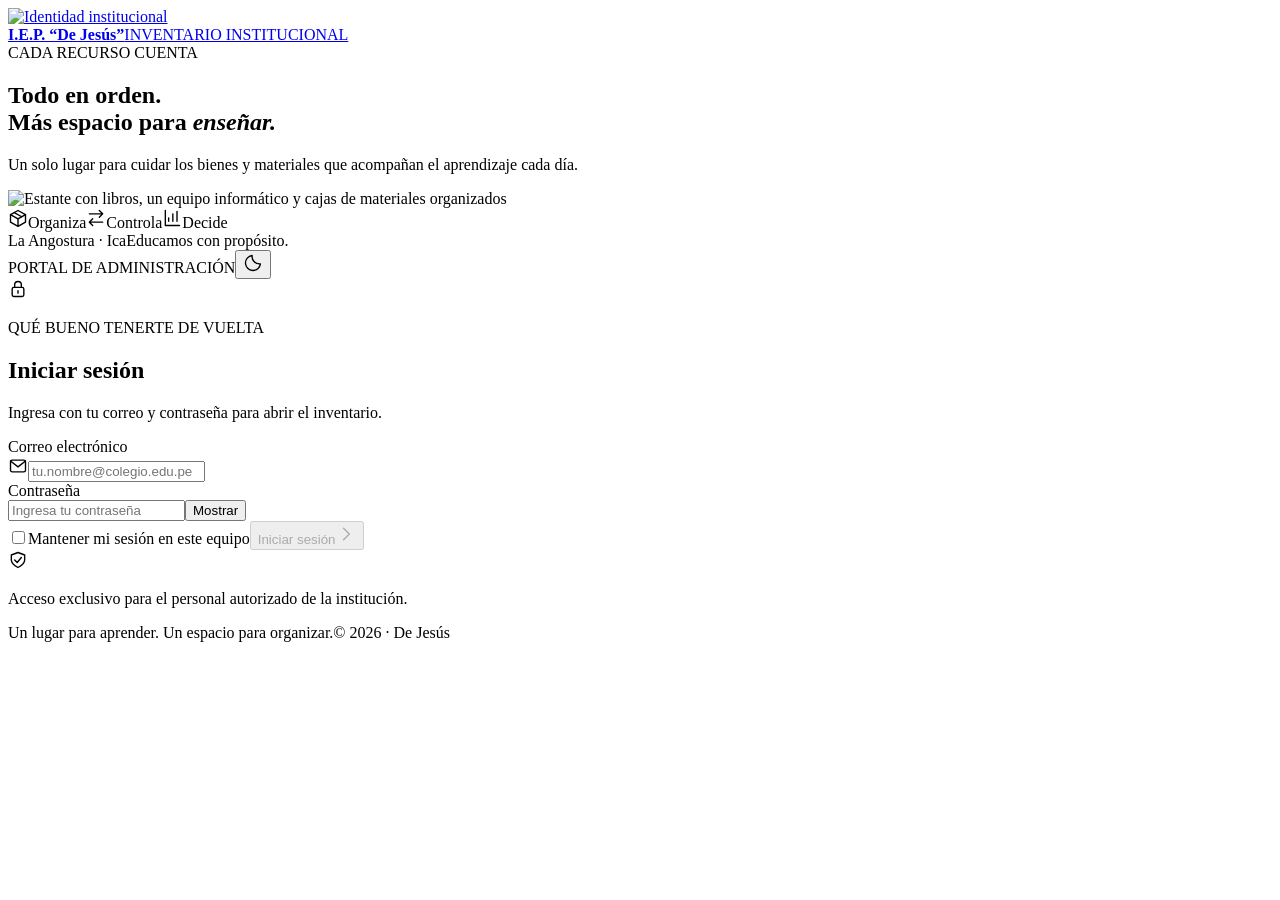
==== login/index.html @ 63b7b655 "Publicar interfaz del inventario conectada a Neon" ====
<!DOCTYPE html><html lang="es" data-theme="light"><head><meta charset="utf-8"><meta name="viewport" content="width=device-width"><link rel="icon" type="image/svg+xml" href="/iep_jesus_page/inventario-icon.svg"><meta name="generator" content="Astro v7.4.2"><meta name="description" content="Inventario institucional de la I.E.P. De Jesús. Administra bienes, materiales, ubicaciones y préstamos en un solo lugar."><meta name="theme-color" content="#343775"><title>Iniciar sesión · I.E.P. “De Jesús”</title><script>try { document.documentElement.dataset.theme = localStorage.getItem('dejesus-theme') === 'dark' ? 'dark' : 'light'; } catch {}</script><meta http-equiv="content-security-policy" content="default-src 'self';connect-src 'self' https://br-noisy-leaf-b7az2vi0-inventario.compute.c-13.us-east-1.aws.neon.tech;img-src 'self' data: blob:;object-src 'none';base-uri 'self';form-action 'self'; script-src 'self' 'sha256-xIb/Pa7FUshAu4ihwjchYcQpyCI8eS8kt40GpOAYCz8=' 'sha256-1BvDVWLr3QCC20uHhUDi27eDFVJpk1uMQJGIWKUks2I=' 'sha256-kmZE/W8I1iuTnl1b3yqzv9/DQZenPngd3NjSKMQl7y0=' 'sha256-Y8t0ntteBwH+PqGKUyjWW3CAk+BNJKSoQc0xZ68FjhM=' 'sha256-0O7iB6zr9x0r6X6eWYITC9V5q+yWCGAoFvcysBGbY9Q=' 'sha256-yTvtjXl5x1VcsFuOYXSO/vETrOcXDGeMldW3OZUsuZ4='; style-src 'self' 'unsafe-inline' ;"><link rel="stylesheet" href="/iep_jesus_page/_astro/DeploymentPending.De5_iEzr.css"></head><body><main class="auth-layout"><section class="auth-story" aria-label="Inventario institucional"><a href="/iep_jesus_page/login/" class="auth-brand"><img src="/iep_jesus_page/escudo.svg" data-institution-logo alt="Identidad institucional" width="57" height="62"><div><strong data-institution>I.E.P. “De Jesús”</strong><span>INVENTARIO INSTITUCIONAL</span></div></a><div class="auth-story-content"><span class="auth-kicker"><span></span> CADA RECURSO CUENTA</span><h2>Todo en orden.<br>Más espacio para <em>enseñar.</em></h2><p>Un solo lugar para cuidar los bienes y materiales que acompañan el aprendizaje cada día.</p><img class="auth-illustration" src="/iep_jesus_page/recursos.svg" width="480" height="310" alt="Estante con libros, un equipo informático y cajas de materiales organizados"><div class="auth-features"><span><svg class="icon" width="20" height="20" viewBox="0 0 24 24" fill="none" stroke="currentColor" stroke-width="1.65" stroke-linecap="round" stroke-linejoin="round" aria-hidden="true"><path d="m12 3 9 5-9 5-9-5 9-5Z"/><path d="M3 8v9l9 5 9-5V8M12 13v9M7.5 5.5l9 5"/></svg>Organiza</span><span><svg class="icon" width="20" height="20" viewBox="0 0 24 24" fill="none" stroke="currentColor" stroke-width="1.65" stroke-linecap="round" stroke-linejoin="round" aria-hidden="true"><path d="M4 7h16m-4-4 4 4-4 4M20 17H4m4-4-4 4 4 4"/></svg>Controla</span><span><svg class="icon" width="20" height="20" viewBox="0 0 24 24" fill="none" stroke="currentColor" stroke-width="1.65" stroke-linecap="round" stroke-linejoin="round" aria-hidden="true"><path d="M4 3v18h17M8 16v-4M13 16V7M18 16V4"/></svg>Decide</span></div></div><div class="auth-story-footer"><span>La Angostura · Ica</span><span>Educamos con propósito.</span></div></section><section class="auth-access" aria-labelledby="auth-title"><div class="auth-access-top"><span>PORTAL DE ADMINISTRACIÓN</span><button type="button" id="auth-theme" class="icon-button" aria-label="Cambiar tema"><svg class="icon" width="20" height="20" viewBox="0 0 24 24" fill="none" stroke="currentColor" stroke-width="1.65" stroke-linecap="round" stroke-linejoin="round" aria-hidden="true"><path d="M20.9 13a9 9 0 0 1-10-10 9 9 0 1 0 10 10Z"/></svg></button></div><div class="auth-form-wrap"><span class="auth-form-icon"><svg class="icon" width="20" height="20" viewBox="0 0 24 24" fill="none" stroke="currentColor" stroke-width="1.65" stroke-linecap="round" stroke-linejoin="round" aria-hidden="true"><rect x="5" y="10" width="14" height="11" rx="2"/><path d="M8 10V7a4 4 0 0 1 8 0v3M12 14v3"/></svg></span><div class="auth-form-heading"><p class="auth-step">QUÉ BUENO TENERTE DE VUELTA</p><h1 id="auth-title">Iniciar sesión</h1><p>Ingresa con tu correo y contraseña para abrir el inventario.</p></div><form method="post" action="/iep_jesus_page/login/" id="auth-form" data-mode="login" data-can-setup="false" novalidate><div id="auth-error" class="auth-error" role="alert" tabindex="-1" hidden></div><div class="auth-field"><label for="auth-email">Correo electrónico</label><div class="auth-input-icon"><svg class="icon" width="20" height="20" viewBox="0 0 24 24" fill="none" stroke="currentColor" stroke-width="1.65" stroke-linecap="round" stroke-linejoin="round" aria-hidden="true"><rect x="3" y="5" width="18" height="14" rx="2"/><path d="m3 6 9 7 9-7"/></svg><input id="auth-email" name="email" type="email" autocomplete="username" autocapitalize="none" spellcheck="false" placeholder="tu.nombre@colegio.edu.pe" aria-required="true"></div></div><div class="auth-field"><label for="auth-password">Contraseña</label><div class="password-control"><input id="auth-password" name="password" type="password" autocomplete="current-password" spellcheck="false" autocapitalize="none" placeholder="Ingresa tu contraseña" aria-required="true"><button type="button" data-password="auth-password" aria-label="Mostrar contraseña">Mostrar</button></div></div><label class="remember-option"><input type="checkbox" name="remember">Mantener mi sesión en este equipo</label><button disabled id="auth-submit" type="submit" class="btn btn-primary auth-submit">Iniciar sesión<svg class="icon" width="20" height="20" viewBox="0 0 24 24" fill="none" stroke="currentColor" stroke-width="1.65" stroke-linecap="round" stroke-linejoin="round" aria-hidden="true"><path d="m9 5 7 7-7 7"/></svg></button></form><div class="auth-privacy"><svg class="icon" width="20" height="20" viewBox="0 0 24 24" fill="none" stroke="currentColor" stroke-width="1.65" stroke-linecap="round" stroke-linejoin="round" aria-hidden="true"><path d="m12 3 8 3v6c0 5-8 9-8 9s-8-4-8-9V6l8-3Z"/><path d="m8 12 3 3 5-6"/></svg><p>Acceso exclusivo para el personal autorizado de la institución.</p></div></div><footer class="auth-access-footer"><span>Un lugar para aprender. Un espacio para organizar.</span><span>© 2026 · De Jesús</span></footer></section></main><script type="module" src="/iep_jesus_page/_astro/Login.astro_astro_type_script_index_0_lang.DvkN8ap_.js"></script></body></html>
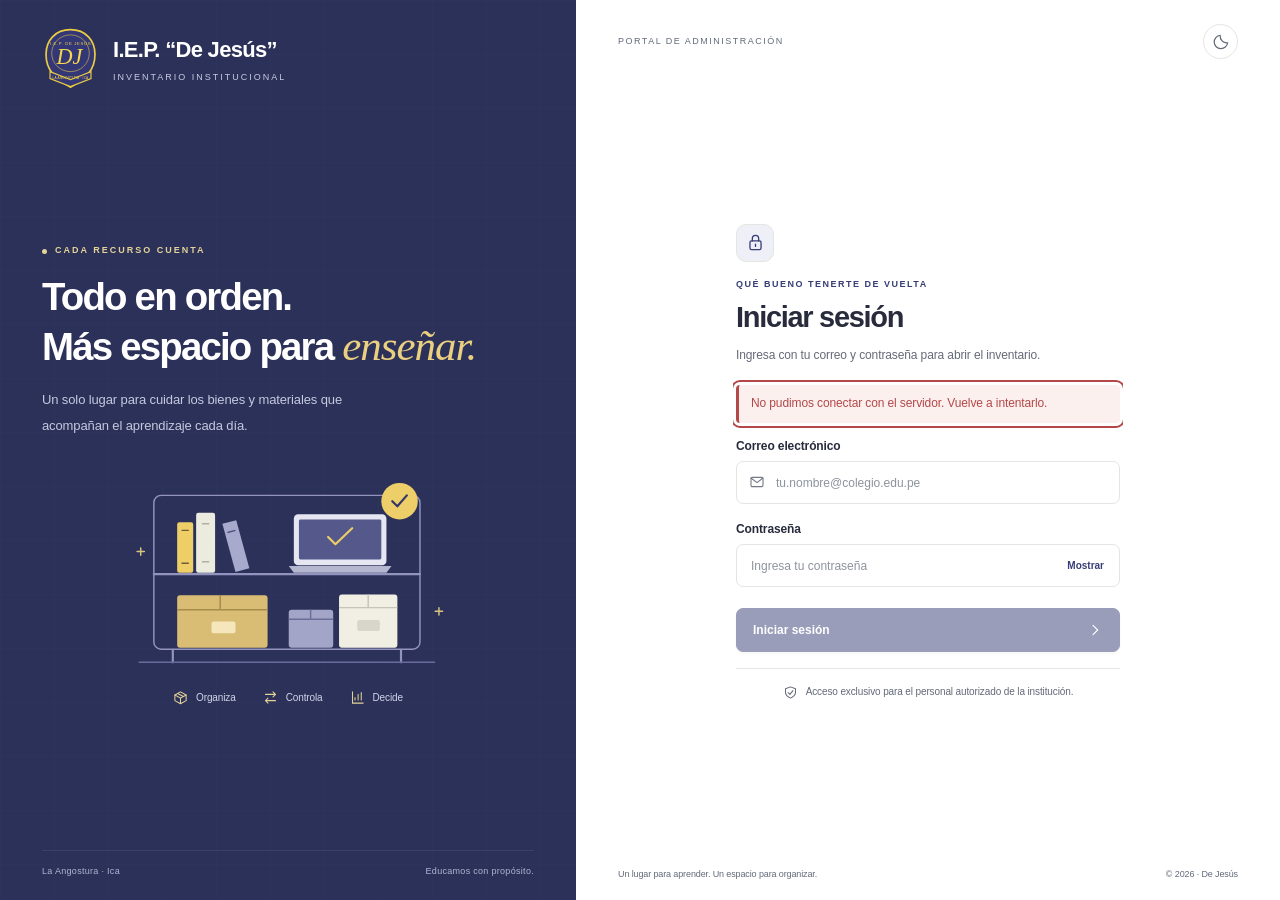
==== commit 3f2121a4: "Fixes page link" ====
--- a/login/index.html
+++ b/login/index.html
@@ -1 +1 @@
-<!DOCTYPE html><html lang="es" data-theme="light"><head><meta charset="utf-8"><meta name="viewport" content="width=device-width"><link rel="icon" type="image/svg+xml" href="/iep_jesus_page/inventario-icon.svg"><meta name="generator" content="Astro v7.4.2"><meta name="description" content="Inventario institucional de la I.E.P. De Jesús. Administra bienes, materiales, ubicaciones y préstamos en un solo lugar."><meta name="theme-color" content="#343775"><title>Iniciar sesión · I.E.P. “De Jesús”</title><script>try { document.documentElement.dataset.theme = localStorage.getItem('dejesus-theme') === 'dark' ? 'dark' : 'light'; } catch {}</script><meta http-equiv="content-security-policy" content="default-src 'self';connect-src 'self' https://br-noisy-leaf-b7az2vi0-inventario.compute.c-13.us-east-1.aws.neon.tech;img-src 'self' data: blob:;object-src 'none';base-uri 'self';form-action 'self'; script-src 'self' 'sha256-xIb/Pa7FUshAu4ihwjchYcQpyCI8eS8kt40GpOAYCz8=' 'sha256-1BvDVWLr3QCC20uHhUDi27eDFVJpk1uMQJGIWKUks2I=' 'sha256-kmZE/W8I1iuTnl1b3yqzv9/DQZenPngd3NjSKMQl7y0=' 'sha256-Y8t0ntteBwH+PqGKUyjWW3CAk+BNJKSoQc0xZ68FjhM=' 'sha256-0O7iB6zr9x0r6X6eWYITC9V5q+yWCGAoFvcysBGbY9Q=' 'sha256-yTvtjXl5x1VcsFuOYXSO/vETrOcXDGeMldW3OZUsuZ4='; style-src 'self' 'unsafe-inline' ;"><link rel="stylesheet" href="/iep_jesus_page/_astro/DeploymentPending.De5_iEzr.css"></head><body><main class="auth-layout"><section class="auth-story" aria-label="Inventario institucional"><a href="/iep_jesus_page/login/" class="auth-brand"><img src="/iep_jesus_page/escudo.svg" data-institution-logo alt="Identidad institucional" width="57" height="62"><div><strong data-institution>I.E.P. “De Jesús”</strong><span>INVENTARIO INSTITUCIONAL</span></div></a><div class="auth-story-content"><span class="auth-kicker"><span></span> CADA RECURSO CUENTA</span><h2>Todo en orden.<br>Más espacio para <em>enseñar.</em></h2><p>Un solo lugar para cuidar los bienes y materiales que acompañan el aprendizaje cada día.</p><img class="auth-illustration" src="/iep_jesus_page/recursos.svg" width="480" height="310" alt="Estante con libros, un equipo informático y cajas de materiales organizados"><div class="auth-features"><span><svg class="icon" width="20" height="20" viewBox="0 0 24 24" fill="none" stroke="currentColor" stroke-width="1.65" stroke-linecap="round" stroke-linejoin="round" aria-hidden="true"><path d="m12 3 9 5-9 5-9-5 9-5Z"/><path d="M3 8v9l9 5 9-5V8M12 13v9M7.5 5.5l9 5"/></svg>Organiza</span><span><svg class="icon" width="20" height="20" viewBox="0 0 24 24" fill="none" stroke="currentColor" stroke-width="1.65" stroke-linecap="round" stroke-linejoin="round" aria-hidden="true"><path d="M4 7h16m-4-4 4 4-4 4M20 17H4m4-4-4 4 4 4"/></svg>Controla</span><span><svg class="icon" width="20" height="20" viewBox="0 0 24 24" fill="none" stroke="currentColor" stroke-width="1.65" stroke-linecap="round" stroke-linejoin="round" aria-hidden="true"><path d="M4 3v18h17M8 16v-4M13 16V7M18 16V4"/></svg>Decide</span></div></div><div class="auth-story-footer"><span>La Angostura · Ica</span><span>Educamos con propósito.</span></div></section><section class="auth-access" aria-labelledby="auth-title"><div class="auth-access-top"><span>PORTAL DE ADMINISTRACIÓN</span><button type="button" id="auth-theme" class="icon-button" aria-label="Cambiar tema"><svg class="icon" width="20" height="20" viewBox="0 0 24 24" fill="none" stroke="currentColor" stroke-width="1.65" stroke-linecap="round" stroke-linejoin="round" aria-hidden="true"><path d="M20.9 13a9 9 0 0 1-10-10 9 9 0 1 0 10 10Z"/></svg></button></div><div class="auth-form-wrap"><span class="auth-form-icon"><svg class="icon" width="20" height="20" viewBox="0 0 24 24" fill="none" stroke="currentColor" stroke-width="1.65" stroke-linecap="round" stroke-linejoin="round" aria-hidden="true"><rect x="5" y="10" width="14" height="11" rx="2"/><path d="M8 10V7a4 4 0 0 1 8 0v3M12 14v3"/></svg></span><div class="auth-form-heading"><p class="auth-step">QUÉ BUENO TENERTE DE VUELTA</p><h1 id="auth-title">Iniciar sesión</h1><p>Ingresa con tu correo y contraseña para abrir el inventario.</p></div><form method="post" action="/iep_jesus_page/login/" id="auth-form" data-mode="login" data-can-setup="false" novalidate><div id="auth-error" class="auth-error" role="alert" tabindex="-1" hidden></div><div class="auth-field"><label for="auth-email">Correo electrónico</label><div class="auth-input-icon"><svg class="icon" width="20" height="20" viewBox="0 0 24 24" fill="none" stroke="currentColor" stroke-width="1.65" stroke-linecap="round" stroke-linejoin="round" aria-hidden="true"><rect x="3" y="5" width="18" height="14" rx="2"/><path d="m3 6 9 7 9-7"/></svg><input id="auth-email" name="email" type="email" autocomplete="username" autocapitalize="none" spellcheck="false" placeholder="tu.nombre@colegio.edu.pe" aria-required="true"></div></div><div class="auth-field"><label for="auth-password">Contraseña</label><div class="password-control"><input id="auth-password" name="password" type="password" autocomplete="current-password" spellcheck="false" autocapitalize="none" placeholder="Ingresa tu contraseña" aria-required="true"><button type="button" data-password="auth-password" aria-label="Mostrar contraseña">Mostrar</button></div></div><label class="remember-option"><input type="checkbox" name="remember">Mantener mi sesión en este equipo</label><button disabled id="auth-submit" type="submit" class="btn btn-primary auth-submit">Iniciar sesión<svg class="icon" width="20" height="20" viewBox="0 0 24 24" fill="none" stroke="currentColor" stroke-width="1.65" stroke-linecap="round" stroke-linejoin="round" aria-hidden="true"><path d="m9 5 7 7-7 7"/></svg></button></form><div class="auth-privacy"><svg class="icon" width="20" height="20" viewBox="0 0 24 24" fill="none" stroke="currentColor" stroke-width="1.65" stroke-linecap="round" stroke-linejoin="round" aria-hidden="true"><path d="m12 3 8 3v6c0 5-8 9-8 9s-8-4-8-9V6l8-3Z"/><path d="m8 12 3 3 5-6"/></svg><p>Acceso exclusivo para el personal autorizado de la institución.</p></div></div><footer class="auth-access-footer"><span>Un lugar para aprender. Un espacio para organizar.</span><span>© 2026 · De Jesús</span></footer></section></main><script type="module" src="/iep_jesus_page/_astro/Login.astro_astro_type_script_index_0_lang.DvkN8ap_.js"></script></body></html>+<!DOCTYPE html><html lang="es" data-theme="light"><head><meta charset="utf-8"><meta name="viewport" content="width=device-width"><link rel="icon" type="image/svg+xml" href="/inventario-icon.svg"><meta name="generator" content="Astro v7.4.2"><meta name="description" content="Inventario institucional de la I.E.P. De Jesús. Administra bienes, materiales, ubicaciones y préstamos en un solo lugar."><meta name="theme-color" content="#343775"><title>Iniciar sesión · I.E.P. “De Jesús”</title><script>try { document.documentElement.dataset.theme = localStorage.getItem('dejesus-theme') === 'dark' ? 'dark' : 'light'; } catch {}</script><meta http-equiv="content-security-policy" content="default-src 'self';connect-src 'self' https://br-noisy-leaf-b7az2vi0-inventario.compute.c-13.us-east-1.aws.neon.tech;img-src 'self' data: blob:;object-src 'none';base-uri 'self';form-action 'self'; script-src 'self' 'sha256-xIb/Pa7FUshAu4ihwjchYcQpyCI8eS8kt40GpOAYCz8=' 'sha256-1BvDVWLr3QCC20uHhUDi27eDFVJpk1uMQJGIWKUks2I=' 'sha256-kmZE/W8I1iuTnl1b3yqzv9/DQZenPngd3NjSKMQl7y0=' 'sha256-Y8t0ntteBwH+PqGKUyjWW3CAk+BNJKSoQc0xZ68FjhM=' 'sha256-0O7iB6zr9x0r6X6eWYITC9V5q+yWCGAoFvcysBGbY9Q=' 'sha256-yTvtjXl5x1VcsFuOYXSO/vETrOcXDGeMldW3OZUsuZ4='; style-src 'self' 'unsafe-inline' ;"><link rel="stylesheet" href="/_astro/DeploymentPending.DOOTuaUh.css"></head><body><main class="auth-layout"><section class="auth-story" aria-label="Inventario institucional"><a href="/login/" class="auth-brand"><img src="/escudo.svg" data-institution-logo alt="Identidad institucional" width="57" height="62"><div><strong data-institution>I.E.P. “De Jesús”</strong><span>INVENTARIO INSTITUCIONAL</span></div></a><div class="auth-story-content"><span class="auth-kicker"><span></span> CADA RECURSO CUENTA</span><h2>Todo en orden.<br>Más espacio para <em>enseñar.</em></h2><p>Un solo lugar para cuidar los bienes y materiales que acompañan el aprendizaje cada día.</p><img class="auth-illustration" src="/recursos.svg" fetchpriority="high" width="480" height="310" alt="Estante con libros, un equipo informático y cajas de materiales organizados"><div class="auth-features"><span><svg class="icon" width="20" height="20" viewBox="0 0 24 24" fill="none" stroke="currentColor" stroke-width="1.65" stroke-linecap="round" stroke-linejoin="round" aria-hidden="true"><path d="m12 3 9 5-9 5-9-5 9-5Z"/><path d="M3 8v9l9 5 9-5V8M12 13v9M7.5 5.5l9 5"/></svg>Organiza</span><span><svg class="icon" width="20" height="20" viewBox="0 0 24 24" fill="none" stroke="currentColor" stroke-width="1.65" stroke-linecap="round" stroke-linejoin="round" aria-hidden="true"><path d="M4 7h16m-4-4 4 4-4 4M20 17H4m4-4-4 4 4 4"/></svg>Controla</span><span><svg class="icon" width="20" height="20" viewBox="0 0 24 24" fill="none" stroke="currentColor" stroke-width="1.65" stroke-linecap="round" stroke-linejoin="round" aria-hidden="true"><path d="M4 3v18h17M8 16v-4M13 16V7M18 16V4"/></svg>Decide</span></div></div><div class="auth-story-footer"><span>La Angostura · Ica</span><span>Educamos con propósito.</span></div></section><section class="auth-access" aria-labelledby="auth-title"><div class="auth-access-top"><span>PORTAL DE ADMINISTRACIÓN</span><button type="button" id="auth-theme" class="icon-button" aria-label="Cambiar tema"><svg class="icon" width="20" height="20" viewBox="0 0 24 24" fill="none" stroke="currentColor" stroke-width="1.65" stroke-linecap="round" stroke-linejoin="round" aria-hidden="true"><path d="M20.9 13a9 9 0 0 1-10-10 9 9 0 1 0 10 10Z"/></svg></button></div><div class="auth-form-wrap"><span class="auth-form-icon"><svg class="icon" width="20" height="20" viewBox="0 0 24 24" fill="none" stroke="currentColor" stroke-width="1.65" stroke-linecap="round" stroke-linejoin="round" aria-hidden="true"><rect x="5" y="10" width="14" height="11" rx="2"/><path d="M8 10V7a4 4 0 0 1 8 0v3M12 14v3"/></svg></span><div class="auth-form-heading"><p class="auth-step">QUÉ BUENO TENERTE DE VUELTA</p><h1 id="auth-title">Iniciar sesión</h1><p>Ingresa con tu correo y contraseña para abrir el inventario.</p></div><form method="post" action="/login/" id="auth-form" data-mode="login" data-can-setup="false" novalidate><div id="auth-error" class="auth-error" role="alert" tabindex="-1" hidden></div><div class="auth-field"><label for="auth-email">Correo electrónico</label><div class="auth-input-icon"><svg class="icon" width="20" height="20" viewBox="0 0 24 24" fill="none" stroke="currentColor" stroke-width="1.65" stroke-linecap="round" stroke-linejoin="round" aria-hidden="true"><rect x="3" y="5" width="18" height="14" rx="2"/><path d="m3 6 9 7 9-7"/></svg><input id="auth-email" name="email" type="email" autocomplete="username" autocapitalize="none" spellcheck="false" placeholder="tu.nombre@colegio.edu.pe" aria-required="true"></div></div><div class="auth-field"><label for="auth-password">Contraseña</label><div class="password-control"><input id="auth-password" name="password" type="password" autocomplete="current-password" spellcheck="false" autocapitalize="none" placeholder="Ingresa tu contraseña" aria-required="true"><button type="button" data-password="auth-password" aria-label="Mostrar contraseña">Mostrar</button></div></div><label class="remember-option"><input type="checkbox" name="remember">Mantener mi sesión en este equipo</label><button disabled id="auth-submit" type="submit" class="btn btn-primary auth-submit">Iniciar sesión<svg class="icon" width="20" height="20" viewBox="0 0 24 24" fill="none" stroke="currentColor" stroke-width="1.65" stroke-linecap="round" stroke-linejoin="round" aria-hidden="true"><path d="m9 5 7 7-7 7"/></svg></button></form><div class="auth-privacy"><svg class="icon" width="20" height="20" viewBox="0 0 24 24" fill="none" stroke="currentColor" stroke-width="1.65" stroke-linecap="round" stroke-linejoin="round" aria-hidden="true"><path d="m12 3 8 3v6c0 5-8 9-8 9s-8-4-8-9V6l8-3Z"/><path d="m8 12 3 3 5-6"/></svg><p>Acceso exclusivo para el personal autorizado de la institución.</p></div></div><footer class="auth-access-footer"><span>Un lugar para aprender. Un espacio para organizar.</span><span>© 2026 · De Jesús</span></footer></section></main><script type="module" src="/_astro/Login.astro_astro_type_script_index_0_lang.CHOQUef_.js"></script></body></html>
--- a/_astro/DeploymentPending.DOOTuaUh.css
+++ b/_astro/DeploymentPending.DOOTuaUh.css
@@ -0,0 +1 @@
+:root{--bg:#f7f8fb;--surface:#fff;--surface-soft:#f8f9fc;--text:#262936;--muted:#808493;--secondary:#646978;--line:#e8eaf0;--brand:#363978;--brand-soft:#eeeff8;--gold:#edd36a;--green:#27836a;--green-bg:#edf7f2;--amber:#a77820;--amber-bg:#fcf6e8;--red:#c25959;--red-bg:#fcf0ef;--shadow:0 16px 60px #15193616;color-scheme:light;font-synthesis:none;font-family:DM Sans,-apple-system,BlinkMacSystemFont,Segoe UI,sans-serif}:root[data-theme=dark]{--bg:#15171f;--surface:#1d202b;--surface-soft:#232733;--text:#e8e9f1;--muted:#969bad;--secondary:#b0b4c5;--line:#303443;--brand:#b5b8f3;--brand-soft:#30334d;--gold:#e5ca6b;--green:#7ecab0;--green-bg:#203b34;--amber:#e8bd71;--amber-bg:#3c3325;--red:#ed9c9c;--red-bg:#402a2d;color-scheme:dark}*{box-sizing:border-box}body{background:var(--bg);color:var(--text);margin:0;font-size:14px;line-height:1.5}button,input,select,textarea{font:inherit}button,a,input,select,textarea{-webkit-tap-highlight-color:transparent}button,a{touch-action:manipulation}button{cursor:pointer;color:inherit}button:disabled{cursor:not-allowed;opacity:.5}a{color:inherit;text-decoration:none}button:focus-visible,a:focus-visible{outline:3px solid var(--gold);outline-offset:3px}input:focus,select:focus,textarea:focus{outline:2px solid var(--brand);outline-offset:1px}h1,h2,h3,p{margin:0}h1,h2,h3{font-family:Manrope,Segoe UI,sans-serif}h1{letter-spacing:-1.1px;font-size:29px;font-weight:800;line-height:1.3}h2{letter-spacing:-.3px;font-size:16px;font-weight:750}h3{font-size:15px;font-weight:700}small{font-size:12px}svg{vertical-align:middle;flex-shrink:0}[hidden]{display:none!important}.muted{color:var(--muted)}.secondary{color:var(--secondary)}.skip-link{background:var(--brand);color:var(--surface);z-index:100;padding:12px;position:fixed;top:-60px;left:20px}.skip-link:focus{top:10px}.sidebar{background:var(--surface);border-right:1px solid var(--line);z-index:30;flex-direction:column;width:238px;padding:29px 17px 16px;display:flex;position:fixed;inset:0 auto 0 0;overflow-y:auto}.brand{align-items:center;gap:11px;padding:0 9px 28px;display:flex}.brand strong{letter-spacing:-.6px;font-family:Manrope,sans-serif;font-size:17px;font-weight:800;display:block}.brand small{color:var(--muted);margin-top:3px;font-size:11px;display:block}.school-logo{object-fit:contain;flex-shrink:0}.workspace-label{letter-spacing:1.3px;color:var(--muted);border-top:1px solid var(--line);align-items:center;gap:7px;padding:16px 13px 12px;font-size:9px;font-weight:650;display:flex}.workspace-dot{background:var(--brand);border-radius:50%;width:5px;height:5px}.main-nav{gap:5px;display:grid}.nav-link{color:var(--secondary);border-radius:6px;align-items:center;gap:11px;min-height:44px;padding:12px 13px;font-size:12.5px;transition:background .15s,color .15s;display:flex}.nav-link .icon{width:18px;height:18px}.nav-link:hover{background:var(--surface-soft);color:var(--brand)}.nav-link.active{background:var(--brand-soft);color:var(--brand);font-weight:650}.nav-count{background:var(--surface);color:var(--brand);border-radius:4px;margin-left:auto;padding:1px 6px;font-size:10px}.sidebar-bottom{margin-top:auto;padding-top:35px}.school-footer{border-top:1px solid var(--line);align-items:center;gap:9px;margin-top:20px;padding:22px 9px 16px;display:flex}.school-footer strong{font-size:10px;font-weight:550;display:block}.school-footer small{color:var(--muted);margin-top:4px;font-size:10px;display:block}.sidebar-version{color:var(--muted);justify-content:space-between;padding:0 10px;font-size:9px;display:flex}.app-shell{flex-direction:column;min-height:100vh;margin-left:238px;display:flex}.topbar{background:var(--surface);border-bottom:1px solid var(--line);justify-content:space-between;align-items:center;gap:15px;height:76px;padding:0 34px;display:flex}.breadcrumb{color:var(--muted);align-items:center;gap:15px;font-size:11.5px;display:flex}.breadcrumb strong{color:var(--text);font-weight:500}.breadcrumb-slash{color:var(--line);font-size:17px}.topbar-actions{align-items:center;gap:13px;display:flex}.topbar-date{color:var(--secondary);margin-right:8px;font-size:11px}.icon-button{width:34px;height:34px;color:var(--secondary);background:0 0;border:1px solid #0000;border-radius:6px;justify-content:center;align-items:center;display:inline-flex}.icon-button:hover{background:var(--brand-soft);color:var(--brand)}.icon-button .icon{width:18px;height:18px}.notification-button{position:relative}.notification-button>span{background:var(--gold);border:1px solid var(--surface);border-radius:50%;width:6px;height:6px;position:absolute;top:5px;right:6px}.topbar-divider{background:var(--line);width:1px;height:23px;margin:0 3px}.user-avatar{background:var(--brand-soft);color:var(--brand);border:1px solid var(--line);border-radius:50%;place-items:center;width:33px;height:33px;font-size:10px;font-weight:700;display:grid}.mobile-menu{display:none}main{flex:1;min-width:0;padding:34px 34px 26px}#page-content{max-width:1490px;margin:auto}.page-heading{justify-content:space-between;align-items:center;gap:20px;margin-bottom:28px;display:flex}.eyebrow{letter-spacing:1.7px;color:var(--brand);align-items:center;gap:7px;margin-bottom:8px;font-size:9px;font-weight:700;display:flex}.eyebrow:before{content:"";background:var(--gold);width:16px;height:2px}.page-heading p{color:var(--secondary);margin-top:8px;font-size:12px}.heading-actions{flex-shrink:0;align-items:center;gap:10px;display:flex}.btn{border:1px solid var(--line);background:var(--surface);white-space:nowrap;border-radius:6px;justify-content:center;align-items:center;gap:8px;min-height:38px;padding:9px 14px;font-size:11.5px;font-weight:550;transition:background .15s,border-color .15s;display:inline-flex}.btn .icon{width:16px;height:16px}.btn:hover{background:var(--surface-soft);border-color:var(--secondary)}.btn-primary{color:#fff;background:#363978;border-color:#363978}.btn-danger{background:var(--red-bg);color:var(--red);border-color:var(--red-bg)}.btn-text{color:var(--brand);background:0 0;border:0;min-height:32px;padding:3px 0;font-size:11px}.btn-text:hover{background:0 0;text-decoration:underline}.metric-grid{grid-template-columns:repeat(4,minmax(0,1fr));gap:17px;margin-bottom:23px;display:grid}.metric{border:1px solid var(--line);background:var(--surface);border-radius:8px;padding:19px 20px 16px;position:relative}.metric-label{color:var(--secondary);justify-content:space-between;align-items:center;gap:10px;font-size:11px;display:flex}.metric-icon{background:var(--brand-soft);width:31px;height:31px;color:var(--brand);border-radius:6px;place-items:center;display:grid}.metric-icon.amber{background:var(--amber-bg);color:var(--amber)}.metric-icon.green{background:var(--green-bg);color:var(--green)}.metric-value{letter-spacing:-1px;margin-top:9px;font-family:Manrope,sans-serif;font-size:31px;font-weight:750;line-height:1.4}.metric-note{color:var(--muted);margin-top:8px;font-size:10px}.metric-note .dot{background:var(--green);border-radius:50%;width:5px;height:5px;margin-right:5px;display:inline-block}.dashboard-grid{grid-template-columns:minmax(0,1.8fr) minmax(270px,1fr);align-items:start;gap:22px;margin-bottom:22px;display:grid}.dashboard-column{gap:22px;display:grid}.panel{background:var(--surface);border:1px solid var(--line);border-radius:8px;min-width:0;overflow:hidden}.panel-head{justify-content:space-between;align-items:center;gap:15px;padding:20px 22px 17px;display:flex}.panel-head p{color:var(--muted);margin-top:4px;font-size:10.5px}.panel-head h2{font-size:14px}.panel-head .btn-text .icon{width:13px}.badge{white-space:nowrap;background:var(--brand-soft);color:var(--brand);border-radius:4px;align-items:center;gap:5px;padding:4px 7px;font-size:9px;font-weight:550;display:inline-flex}.badge:before{content:"";background:currentColor;border-radius:50%;width:4px;height:4px}.badge-red{background:var(--red-bg);color:var(--red)}.badge-neutral{background:var(--surface-soft);color:var(--secondary)}.table-wrap{width:100%;overflow-x:auto}table{border-collapse:collapse;text-align:left;white-space:nowrap;width:100%}th{letter-spacing:.55px;text-transform:uppercase;color:var(--muted);background:var(--surface-soft);border-top:1px solid var(--line);border-bottom:1px solid var(--line);padding:12px 20px;font-size:9px;font-weight:600}td{border-bottom:1px solid var(--line);padding:17px 20px;font-size:11px}tr:last-child td{border-bottom:0}tbody tr:hover{background:var(--surface-soft)}.item-cell{align-items:center;gap:11px;display:flex}.item-symbol{background:var(--surface-soft);width:34px;height:35px;color:var(--brand);border:1px solid var(--line);border-radius:6px;flex-shrink:0;place-items:center;display:grid}.item-cell strong{font-size:11px;font-weight:550;display:block}.item-cell small{color:var(--muted);margin-top:3px;font-size:9px;display:block}.code-text{color:var(--muted);font-variant-numeric:tabular-nums;font-size:10px}.quantity{font-variant-numeric:tabular-nums;font-weight:650}.quantity.low{color:var(--amber)}.quantity small{color:var(--muted);margin-left:4px;font-size:9px;font-weight:400}.table-actions{gap:3px;display:flex}.table-footer{border-top:1px solid var(--line);color:var(--muted);justify-content:space-between;align-items:center;gap:10px;padding:13px 20px;font-size:10px;display:flex}.pagination{align-items:center;gap:6px;display:flex}.page-number{background:var(--brand-soft);width:27px;height:27px;color:var(--brand);border:0;border-radius:4px;font-size:10px}.category-row{align-items:center;gap:10px;margin-top:17px;display:flex}.category-row:first-child{margin-top:3px}.category-row>.item-symbol{border:0;width:30px;height:30px}.category-bar-wrap{flex:1;min-width:0}.category-bar-label{justify-content:space-between;gap:10px;margin-bottom:7px;font-size:10px;display:flex}.category-bar-label span:last-child{color:var(--muted)}.category-bar{background:var(--surface-soft);border-radius:3px;height:4px;overflow:hidden}.category-bar>span{background:var(--brand);opacity:.7;border-radius:3px;height:100%;display:block}.category-row:nth-child(2n) .category-bar>span{background:var(--gold);opacity:1}.alert-row{border-bottom:1px solid var(--line);align-items:flex-start;gap:11px;padding:14px 0;display:flex}.alert-row:first-child{padding-top:0}.alert-row:last-child{border:0;padding-bottom:0}.alert-icon{background:var(--amber-bg);width:29px;height:29px;color:var(--amber);border-radius:6px;flex-shrink:0;place-items:center;display:grid}.alert-icon .icon{width:15px;height:15px}.alert-row strong{font-size:11px;font-weight:550;display:block}.alert-row p{color:var(--muted);margin-top:4px;font-size:10px}.alert-row .btn-text{min-height:23px;font-size:10px}.all-good{align-items:center;gap:12px;padding:20px 0;display:flex}.all-good>.icon{color:var(--green);width:30px;height:30px}.all-good strong{font-size:12px;font-weight:550;display:block}.all-good p{color:var(--muted);margin-top:5px;font-size:10px}.welcome-note{background:var(--brand-soft);border:1px solid var(--line);border-radius:7px;justify-content:space-between;align-items:center;gap:20px;margin-bottom:23px;padding:17px 20px;display:flex}.welcome-note>div{align-items:center;gap:12px;display:flex}.welcome-note .icon{color:var(--brand)}.welcome-note strong{color:var(--brand);font-size:11px;font-weight:600;display:block}.welcome-note p{color:var(--secondary);margin-top:4px;font-size:10px}.filters{border-top:1px solid var(--line);flex-wrap:wrap;justify-content:space-between;align-items:center;gap:12px;padding:17px 20px;display:flex}.search-field{flex:1;min-width:180px;max-width:340px;position:relative}.search-field>.icon{width:15px;height:15px;color:var(--muted);position:absolute;top:11px;left:11px}.search-field input{background:var(--surface);border:1px solid var(--line);width:100%;height:37px;color:var(--text);border-radius:5px;padding:8px 12px 8px 35px;font-size:11px}.filter-selects{flex-wrap:wrap;gap:8px;display:flex}.filter-selects select{background:var(--surface);border:1px solid var(--line);color:var(--secondary);border-radius:5px;max-width:180px;min-height:37px;padding:7px 25px 7px 10px;font-size:10px}.tabs{border-bottom:1px solid var(--line);gap:24px;padding:0 22px;display:flex}.tab{color:var(--muted);background:0 0;border:0;border-bottom:2px solid #0000;align-items:center;gap:7px;margin-bottom:-1px;padding:16px 0 13px;font-size:11px;display:flex}.tab.active{border-bottom-color:var(--brand);color:var(--brand);font-weight:600}.tab>span{background:var(--surface-soft);border-radius:3px;padding:1px 5px;font-size:9px}.empty-state{text-align:center;white-space:normal;padding:44px 20px 40px}.empty-symbol{width:55px;height:55px;color:var(--brand);background:var(--brand-soft);border:1px solid var(--line);border-radius:12px;place-items:center;margin:0 auto 16px;display:grid;transform:rotate(-5deg)}.empty-symbol .icon{width:26px;height:26px;transform:rotate(5deg)}.empty-state p{max-width:330px;color:var(--muted);margin:8px auto 18px;font-size:11px;line-height:1.8}.empty-state.compact{padding:26px 15px}.empty-state.compact .empty-symbol{width:39px;height:39px;margin-bottom:11px}.empty-state.compact .icon{width:20px;height:20px}.empty-state.compact p{margin-bottom:0;font-size:10px}.activity-row{border-top:1px solid var(--line);align-items:center;gap:12px;padding:16px 22px;display:flex}.activity-icon{background:var(--green-bg);width:31px;height:31px;color:var(--green);border-radius:50%;flex-shrink:0;place-items:center;display:grid}.activity-icon .icon{width:15px;height:15px}.activity-icon.out{background:var(--amber-bg);color:var(--amber)}.activity-copy{flex:1;min-width:0}.activity-copy strong{text-overflow:ellipsis;white-space:nowrap;font-size:11px;font-weight:550;display:block;overflow:hidden}.activity-copy p{color:var(--muted);margin-top:4px;font-size:9px}.activity-time{color:var(--muted);text-align:right;white-space:nowrap;font-size:9px}.activity-count{font-size:11px;font-weight:650}.catalog-grid{grid-template-columns:repeat(3,minmax(0,1fr));gap:18px;display:grid}.catalog-card{background:var(--surface);border:1px solid var(--line);border-radius:8px;flex-direction:column;min-height:198px;padding:23px;display:flex}.catalog-top{justify-content:space-between;align-items:center;margin-bottom:16px;display:flex}.catalog-top .item-symbol{background:var(--brand-soft);border:0;width:39px;height:39px}.catalog-card p{color:var(--muted);flex:1;margin-top:7px;font-size:11px}.catalog-bottom{border-top:1px solid var(--line);color:var(--secondary);justify-content:space-between;align-items:center;margin-top:20px;padding-top:15px;font-size:10px;display:flex}.catalog-bottom strong{color:var(--text);margin-right:4px;font-size:13px}.catalog-add{border:1px dashed var(--line);min-height:198px;color:var(--muted);background:0 0;border-radius:8px;flex-direction:column;justify-content:center;align-items:center;gap:12px;font-size:11px;display:flex}.catalog-add:hover{border-color:var(--brand);color:var(--brand);background:var(--brand-soft)}.report-grid{grid-template-columns:1fr 1fr;gap:22px;display:grid}.report-row{border-bottom:1px solid var(--line);justify-content:space-between;align-items:center;padding:14px 0;font-size:11px;display:flex}.report-row:last-child{border:0}.report-row strong{font-weight:600}.report-tools{background:var(--surface);border:1px solid var(--line);border-radius:8px;flex-wrap:wrap;align-items:end;gap:12px;margin-bottom:22px;padding:20px;display:flex}.report-tools .field{flex:1;max-width:210px}.report-caption{color:var(--secondary);margin:0 0 16px;font-size:11px}.settings-grid{grid-template-columns:minmax(0,1.5fr) minmax(280px,1fr);align-items:start;gap:22px;display:grid}.settings-form>.btn{margin-top:20px}.logo-upload{border-bottom:1px solid var(--line);align-items:center;gap:20px;margin-bottom:22px;padding:8px 0 26px;display:flex}.logo-upload img{object-fit:contain;background:var(--surface-soft);border:1px solid var(--line);border-radius:8px;width:75px;height:75px;padding:6px}.logo-upload p{color:var(--muted);margin-top:7px;font-size:10px}.info-box{color:var(--secondary);background:var(--surface-soft);border:1px solid var(--line);border-radius:5px;padding:14px;font-size:11px;line-height:1.9}.info-box strong{color:var(--text)}.backup-card{gap:15px;display:grid}.backup-card>.icon{width:30px;height:30px;color:var(--brand)}.backup-card p{color:var(--secondary);font-size:11px;line-height:1.8}.theme-options{grid-template-columns:1fr 1fr;gap:10px;margin-top:12px;display:grid}.theme-option{border:1px solid var(--line);background:var(--surface);border-radius:6px;align-items:center;gap:10px;padding:15px;font-size:11px;display:flex}.theme-option.active{border-color:var(--brand);background:var(--brand-soft);color:var(--brand)}.help-grid{grid-template-columns:repeat(2,minmax(0,1fr));gap:18px;display:grid}.help-card{background:var(--surface);border:1px solid var(--line);border-radius:8px;padding:24px}.help-card h2{align-items:center;gap:10px;font-size:14px;display:flex}.help-card h2 .icon{color:var(--brand)}.help-card p{color:var(--secondary);margin-top:12px;font-size:12px;line-height:1.9}.help-card a{color:var(--brand);text-decoration:underline}.help-card ol{color:var(--secondary);padding-left:17px;font-size:12px;line-height:2.1}.app-footer{color:var(--muted);justify-content:space-between;gap:15px;width:100%;max-width:1558px;margin:auto;padding:18px 34px 22px;font-size:9px;display:flex}.footer-dot{margin:0 6px}.connection-status{white-space:nowrap;align-items:center;gap:6px;display:flex}.connection-status>span{background:var(--green);border-radius:50%;width:5px;height:5px}.connection-status.offline>span{background:var(--red)}dialog{border:1px solid var(--line);background:var(--surface);color:var(--text);width:min(600px,100vw - 28px);max-height:90vh;box-shadow:var(--shadow);border-radius:12px;padding:0}dialog::backdrop{backdrop-filter:blur(3px);background:#10132660}.dialog-head{border-bottom:1px solid var(--line);justify-content:space-between;align-items:flex-start;padding:24px 26px 20px;display:flex}.dialog-head p{color:var(--muted);margin-top:6px;font-size:11px}.dialog-footer{background:var(--surface-soft);border-top:1px solid var(--line);justify-content:flex-end;gap:10px;padding:17px 26px;display:flex}.form-grid{grid-template-columns:1fr 1fr;gap:17px;display:grid}.field{flex-direction:column;gap:7px;min-width:0;display:flex}.field.full{grid-column:1/-1}.field label{font-size:11px;font-weight:550}.field label>span{color:var(--muted);font-weight:400}.field input,.field select,.field textarea{border:1px solid var(--line);background:var(--surface);width:100%;color:var(--text);border-radius:5px;min-height:39px;padding:10px 11px;font-size:12px}.field textarea{resize:vertical;min-height:75px}.field input:disabled,.field select:disabled{background:var(--surface-soft);color:var(--muted)}.field small{color:var(--muted);font-size:10px}.form-error{background:var(--red-bg);color:var(--red);border:1px solid var(--red);border-radius:5px;margin-bottom:18px;padding:11px 13px;font-size:11px}.form-hint{color:var(--muted);margin-top:18px;font-size:10px;line-height:1.8}.movement-info{background:var(--brand-soft);color:var(--brand);border-radius:6px;align-items:flex-start;gap:9px;margin:0 0 18px;padding:13px;font-size:11px;display:flex}.detail-title{align-items:center;gap:14px;margin-bottom:24px;display:flex}.detail-title>.item-symbol{width:50px;height:50px}.detail-title h3{font-size:17px}.detail-grid{grid-template-columns:1fr 1fr;gap:20px;font-size:12px;display:grid}.detail-grid dt{color:var(--muted);margin-bottom:6px;font-size:10px}.detail-grid dd{margin:0}.toast{background:var(--text);color:var(--surface);box-shadow:var(--shadow);opacity:0;pointer-events:none;z-index:100;border-radius:7px;align-items:center;gap:10px;max-width:calc(100vw - 35px);padding:13px 19px;font-size:12px;transition:opacity .2s,transform .2s;display:flex;position:fixed;bottom:24px;left:calc(50% + 100px);transform:translate(-50%,15px)}.toast.visible{opacity:1;transform:translate(-50%)}.toast.error{background:var(--red);color:#fff}.toast .icon{width:17px;height:17px}.initial-loading{height:400px;color:var(--muted);flex-direction:column;justify-content:center;align-items:center;gap:16px;font-size:12px;display:flex}.spinner{border:2px solid var(--line);border-top-color:var(--brand);border-radius:50%;width:24px;height:24px;animation:.8s linear infinite spin}@keyframes spin{to{transform:rotate(360deg)}}.noscript-message{background:var(--surface);text-align:center;z-index:100;padding:40px;position:fixed;inset:20px}.sidebar-backdrop{display:none}.loan-summary{flex-wrap:wrap;gap:18px;margin-bottom:22px;display:flex}.loan-summary>span{color:var(--secondary);font-size:12px}.loan-summary strong{color:var(--text);margin-right:5px}.inline-note{color:var(--muted);background:var(--surface-soft);border-top:1px solid var(--line);padding:12px 20px;font-size:10px}.text-wrap{white-space:normal;min-width:130px;max-width:260px}.quick-guide{background:var(--surface);border:1px solid var(--line);border-radius:7px;align-items:center;gap:18px;padding:17px 22px;display:flex}.quick-guide>.icon{color:var(--brand);width:25px;height:25px}.quick-guide>div{flex:1}.quick-guide strong{font-size:11px;font-weight:550}.quick-guide p{color:var(--muted);margin-top:4px;font-size:10px}.filter-selects input[type=date]{border:1px solid var(--line);background:var(--surface);min-height:37px;color:var(--secondary);border-radius:5px;max-width:145px;padding:7px 9px;font-size:10px}main:focus{outline:none}:root{--muted:#737989;--red:#b24848}.nav-link,.page-heading p{font-size:13px}td{font-size:12px}th{font-size:10px}.item-cell strong,.metric-label,.field label{font-size:12px}.btn{font-size:12px}.metric-note{font-size:11px}@media (width>=1600px){main{padding-top:44px}.metric{padding:24px}.dashboard-grid{grid-template-columns:2fr 1fr}.metric-value{font-size:36px}.metric-value.currency{font-size:32px}.metric-note{margin-top:13px}td{padding-top:20px;padding-bottom:20px}}@media (width<=1180px){.sidebar{width:215px;padding-left:12px;padding-right:12px}.app-shell{margin-left:215px}main{padding:27px 25px}.topbar{padding:0 25px}.metric{padding:16px 15px}.metric-value{font-size:27px}.metric-value.currency{font-size:23px}.metric-label{font-size:10px}.dashboard-grid{grid-template-columns:minmax(0,1.5fr) minmax(250px,1fr);gap:16px}.panel-head,.panel-body{padding-left:17px;padding-right:17px}.catalog-grid{grid-template-columns:repeat(2,minmax(0,1fr))}.topbar-date{display:none}}@media (width<=950px){.sidebar{width:195px}.brand{gap:7px;padding-left:4px;padding-right:0}.brand strong{font-size:15px}.brand small{font-size:9px}.brand img{width:40px;height:43px}.workspace-label{letter-spacing:1px;font-size:8px}.app-shell{margin-left:195px}.nav-link{padding-left:10px;font-size:11px}.page-heading{align-items:flex-start}.heading-actions{gap:6px}.heading-actions .btn{padding:8px 10px;font-size:10px}.metric-grid{gap:10px}.metric{padding:14px 12px}.metric-label{display:block}.metric-icon{width:24px;height:24px;position:absolute;top:13px;right:12px}.metric-icon .icon{width:14px;height:14px}.metric-label>span:first-child{max-width:85px;min-height:30px;display:block}.metric-value{margin-top:4px;font-size:25px}.metric-value.currency{font-size:20px}.metric-note{font-size:9px}.dashboard-grid{grid-template-columns:1fr}.dashboard-column{grid-template-columns:1fr 1fr;gap:16px}.dashboard-grid>.dashboard-column:first-child,.settings-grid{grid-template-columns:1fr}.settings-grid>.dashboard-column{grid-template-columns:1fr 1fr}h1{font-size:25px}.report-grid{gap:16px}.topbar{height:66px}.app-footer{padding-left:25px;padding-right:25px;font-size:8px}}@media (width<=700px){.sidebar{width:238px;padding:24px 17px;transition:transform .2s;transform:translate(-100%)}.sidebar.open{transform:translate(0)}.sidebar-backdrop.open{z-index:29;background:#11152c60;display:block;position:fixed;inset:0}.brand{gap:11px;padding-left:9px}.brand strong{font-size:17px}.brand small{font-size:11px}.brand img{width:47px;height:47px}.workspace-label{font-size:9px}.nav-link{font-size:13px}.app-shell{margin-left:0}.mobile-menu{display:inline-flex}.topbar{gap:8px;height:62px;padding:0 16px}.breadcrumb{gap:9px;font-size:11px}.breadcrumb-root,.breadcrumb-slash{display:none}.topbar-actions{gap:6px}.topbar-divider{margin:0 4px}.icon-button{width:32px;height:32px}main{padding:25px 17px}.page-heading{flex-wrap:wrap;gap:18px;margin-bottom:22px}.page-heading h1{font-size:26px}.page-heading p{font-size:11px}.heading-actions{gap:8px}.heading-actions .btn{min-height:38px;padding:9px 13px;font-size:11px}.metric-grid{grid-template-columns:repeat(2,minmax(0,1fr));gap:12px;margin-bottom:18px}.metric{padding:17px 16px}.metric-label{font-size:11px}.metric-label>span:first-child{max-width:none;min-height:20px}.metric-icon{top:14px;right:15px}.metric-value{margin-top:7px;font-size:29px}.metric-value.currency{font-size:25px}.metric-note{margin-top:5px;font-size:9px}.dashboard-grid{gap:17px;margin-bottom:17px}.dashboard-column{gap:17px}.dashboard-column:last-child{grid-template-columns:1fr 1fr}.panel-head{padding:17px}.panel-head h2{font-size:13px}.panel-body{padding:0 17px 17px}.welcome-note{align-items:flex-start;gap:12px;padding:15px}.welcome-note>div{align-items:flex-start;gap:9px}.welcome-note .btn{white-space:normal;text-align:center;min-width:85px;padding:7px;font-size:10px}.app-footer{flex-wrap:wrap;padding:12px 17px 20px;font-size:8px}.app-footer>span:first-child{max-width:240px}.toast{bottom:18px;left:50%}.catalog-grid{gap:12px}.catalog-card{padding:18px}.catalog-card h3{font-size:13px}.catalog-card p{font-size:10px}.catalog-bottom{font-size:9px}.report-grid,.help-grid,.settings-grid>.dashboard-column{grid-template-columns:1fr}.tabs{gap:20px;padding:0 17px;overflow-x:auto}.tab{white-space:nowrap;font-size:10px}.filters{gap:10px;padding:13px 15px}.search-field{max-width:none}.filter-selects{gap:6px;width:100%}.filter-selects select{flex:1;min-width:0;max-width:none;font-size:10px}.quick-guide{gap:12px;padding:15px}.quick-guide .btn-text{font-size:10px}.dialog-head{padding:21px}.dialog-body{padding:20px}.dialog-footer{padding:16px 20px}.dialog-head h2{font-size:18px}.table-footer{padding-left:15px;padding-right:15px;font-size:9px}.report-tools{gap:10px}.report-tools .field{max-width:none}.report-tools .btn{flex:1}}@media (width<=420px){.dashboard-column:last-child{grid-template-columns:1fr}.metric-label{font-size:10px}.metric-value.currency{font-size:23px}.metric-note{font-size:8px}.form-grid{grid-template-columns:1fr}.field.full{grid-column:auto}.catalog-grid{grid-template-columns:1fr}.topbar-actions{gap:3px}.heading-actions{width:100%}.heading-actions .btn{flex:1}.metric-icon{width:23px;height:23px}.breadcrumb{gap:5px}.app-footer>span:first-child{max-width:210px}.help-card{padding:20px}.detail-grid{font-size:11px}.topbar-divider{display:none}}@media (prefers-reduced-motion:reduce){*,:before,:after{scroll-behavior:auto!important;transition:none!important;animation:none!important}}@media print{.sidebar,.topbar,.app-footer,.heading-actions,.filters,.tabs,.report-tools,.table-actions,.toast,.btn,.quick-guide,.welcome-note{display:none!important}.app-shell{margin:0}main{padding:0}body{color:#111;--text:#111;--surface:#fff;--surface-soft:#f5f5f5;--muted:#666;--line:#ddd;--brand:#343775;background:#fff}.metric-grid{grid-template-columns:repeat(4,1fr)}.panel,.metric{break-inside:avoid;box-shadow:none}.table-wrap{overflow:visible}td,th{padding:9px;font-size:9px}h1{font-size:24px}.page-heading:before{content:"I.E.P. De Jesús · Inventario institucional";font-size:12px;display:block}.page-heading{display:block}.page-heading>div{margin-top:12px}.report-grid{grid-template-columns:1fr 1fr}dialog,.table-footer{display:none}a[href]:after{content:none}}:root{--bg:#f5f5f1;--surface:#fff;--surface-soft:#f7f7f4;--text:#282b3c;--secondary:#646a78;--muted:#737986;--line:#e5e6e1;--brand:#373d77;--brand-soft:#eeeff7;--gold:#ead080;--sidebar-width:252px;--shadow:0 24px 90px #191e3830}:root[data-theme=dark]{--bg:#141720;--surface:#1d222e;--surface-soft:#252b37;--text:#f0f0f3;--secondary:#b8bdcc;--muted:#9da5b7;--line:#343b48;--brand:#c2c7ff;--brand-soft:#303952;--gold:#ead080}body{letter-spacing:-.12px;font-size:14px}.sidebar{width:var(--sidebar-width);color:#e7e8ef;background:#282d51;border:0;padding:30px 19px 20px}.brand{gap:12px;padding:0 6px 29px}.brand strong{color:#fff;letter-spacing:-.65px;font-size:18px}.brand small{color:#b8bdd5;margin-top:5px;font-size:11px}.brand img{width:49px;height:53px}.workspace-label{color:#a9b0cb;letter-spacing:1.6px;border-color:#ffffff18;padding:22px 11px 13px;font-size:9px}.workspace-dot{background:#ead080}.main-nav{gap:6px}.nav-link{color:#d0d4e5;border-radius:7px;gap:12px;min-height:46px;padding:12px;font-size:13px}.nav-link .icon{opacity:.85;width:19px;height:19px}.nav-link:hover{color:#fff;background:#ffffff0b}.nav-link.active{color:#282d51;background:#ead080;font-weight:650;box-shadow:0 2px 5px #0000000a}.nav-link.active .icon{opacity:1}.nav-count{color:#e4e7f6;background:#ffffff13;border-radius:4px;padding:1px 7px;font-size:10px}.nav-link.active .nav-count{color:#282d51;background:#ffffff50}.nav-section{letter-spacing:1.5px;color:#a9b0cb;padding:20px 12px 5px;font-size:9px;display:block}.sidebar-bottom{padding-top:24px}.school-footer{border-color:#ffffff16;margin-top:16px;padding:19px 7px 17px}.school-footer strong{color:#dfe2ee;font-size:10px}.school-footer small{color:#b2bad1;font-size:10px}.school-footer-icon{color:#ead080}.sidebar-version{color:#a7afc7;font-size:9px}.sidebar-account{border-top:1px solid #ffffff18;align-items:center;gap:10px;margin-top:18px;padding:20px 4px 5px;display:flex}.account-avatar{color:#ead080;background:#ffffff13;border-radius:10px;flex-shrink:0;place-items:center;width:36px;height:36px;font-size:12px;font-weight:650;display:grid}.account-copy{flex:1;min-width:0}.account-copy strong{color:#f1f2f8;text-overflow:ellipsis;white-space:nowrap;font-size:12px;font-weight:550;display:block;overflow:hidden}.account-copy small{color:#aeb7d0;margin-top:2px;font-size:10px;display:block}.sidebar-account .icon-button{color:#d4d8e8}.sidebar-account .icon-button:hover{color:#ead080;background:#ffffff0c}.app-shell{margin-left:var(--sidebar-width)}.topbar{background:var(--surface);gap:18px;height:79px;padding:0 36px}.breadcrumb{gap:13px;font-size:12px}.breadcrumb-root{color:var(--muted)}.breadcrumb strong{font-weight:550}.topbar-actions{gap:13px}.topbar-date{align-items:center;gap:8px;font-size:11px;display:flex}.topbar-date .icon{width:15px;height:15px}.top-search{border:1px solid var(--line);background:var(--surface-soft);color:var(--muted);border-radius:7px;align-items:center;gap:9px;height:35px;padding:0 10px;font-size:11px;display:flex}.top-search>.icon{width:14px;height:14px}.top-search kbd{border:1px solid var(--line);background:var(--surface);border-radius:3px;margin-left:18px;padding:0 5px;font:11px inherit}.user-avatar{background:var(--brand-soft);border-radius:10px;width:35px;height:35px;font-size:11px}main{padding:32px 36px 30px}.page-heading{gap:20px;margin-bottom:26px}.page-heading h1{letter-spacing:-1.1px;font-size:29px;line-height:1.35}.page-heading p{margin-top:7px;font-size:12.5px}.eyebrow{letter-spacing:1.8px;color:var(--muted);margin-bottom:8px;font-size:9px}.eyebrow:before{background:var(--brand);width:14px}.btn{border-radius:7px;gap:8px;min-height:40px;padding:9px 15px;font-size:12px}.btn-primary{color:#fff;background:#373d77;border-color:#373d77;box-shadow:0 2px 3px #282d5110}.btn-primary:hover{background:#2c3268;border-color:#2c3268}.btn-text{box-shadow:none;min-height:30px;padding:3px 0;font-size:11px}.btn:focus-visible,.icon-button:focus-visible{outline-offset:3px;outline:3px solid #d9ba5c}.heading-actions{gap:10px}.overview-banner{color:#fff;background:#343b6b;border-radius:12px;justify-content:space-between;align-items:center;gap:15px;min-height:188px;margin-bottom:23px;padding:27px 32px;display:flex;position:relative;overflow:hidden}.overview-banner:after{content:"";pointer-events:none;border:1px solid #ffffff10;border-radius:50%;width:195px;height:195px;position:absolute;top:-42px;right:43px}.overview-banner-copy{z-index:1;max-width:560px}.overview-banner .banner-kicker{letter-spacing:1.8px;color:#ead080;margin-bottom:11px;font-size:9px;font-weight:650;display:block}.overview-banner h2{letter-spacing:-.8px;max-width:430px;font-size:25px;font-weight:700;line-height:1.3}.overview-banner p{color:#d3d7eb;max-width:420px;margin-top:9px;font-size:11.5px;line-height:1.8}.overview-banner img{object-fit:contain;z-index:1;flex-shrink:0;width:235px;height:153px}.banner-action{color:#f3db94;background:0 0;border:0;align-items:center;gap:8px;min-height:26px;margin-top:15px;padding:0;font-size:11px;display:inline-flex}.banner-action .icon{width:14px;height:14px}.banner-action:hover{text-decoration:underline}.metric-grid{gap:16px;margin-bottom:25px}.metric{border-color:var(--line);border-radius:10px;padding:20px 21px 19px;box-shadow:0 2px 3px #222b3b02}.metric-label{color:var(--secondary);font-size:11.5px}.metric-icon{background:var(--brand-soft);border-radius:8px;width:32px;height:32px}.metric-icon .icon{width:18px;height:18px}.metric-value{letter-spacing:-1.2px;margin-top:11px;font-size:31px;line-height:1.4}.metric-value.currency{font-size:28px}.metric-note{margin-top:10px;font-size:10px;line-height:1.6}.metric-note .dot{background:var(--green)}.dashboard-grid{grid-template-columns:minmax(0,1.7fr) minmax(290px,1fr);gap:23px}.dashboard-column{gap:23px}.panel{border-color:var(--line);border-radius:10px;box-shadow:0 2px 3px #222b3b02}.panel-head{align-items:center;padding:22px 23px 19px}.panel-head h2{letter-spacing:-.3px;font-size:14px}.panel-head p{margin-top:5px;font-size:11px}.panel-head .btn-text{font-size:10.5px}.panel-body{padding:0 23px 23px}.badge{border-radius:5px;padding:4px 8px;font-size:10px;font-weight:550}.badge-green{background:var(--green-bg);color:var(--green)}.badge-amber{background:var(--amber-bg);color:var(--amber)}th{letter-spacing:.65px;background:var(--surface-soft);color:var(--secondary);padding:13px 21px;font-size:9px}td{padding:17px 21px;font-size:12px}.item-cell{gap:12px}.item-cell strong{font-size:12px;font-weight:550}.item-cell small{margin-top:5px;font-size:10px}.item-symbol{background:var(--brand-soft);border:0;border-radius:8px;width:36px;height:37px}.item-symbol .icon{width:18px;height:18px}.quantity{font-size:13px}.quantity small{font-size:10px}.table-footer{padding:15px 21px;font-size:10px}.table-actions .icon-button{width:32px;height:32px}.table-actions .icon{width:16px;height:16px}.activity-row{gap:12px;padding:16px 23px}.activity-copy strong{font-size:12px}.activity-copy p{margin-top:5px;font-size:10px}.activity-icon{border-radius:9px;width:33px;height:33px}.activity-time{font-size:10px}.activity-count{font-size:12px}.alert-list{padding:0 23px 23px}.alert-row{gap:11px;padding:15px 0}.alert-row strong{font-size:12px}.alert-row p{font-size:11px;line-height:1.7}.alert-icon{border-radius:8px;width:32px;height:32px}.all-good p{font-size:11px;line-height:1.7}.all-good{padding:15px 0}.category-summary{border-bottom:1px solid var(--line);align-items:center;gap:20px;margin-bottom:5px;padding:3px 0 20px;display:flex}.category-ring{border-radius:50%;flex-shrink:0;place-items:center;width:112px;height:112px;padding:13px;display:grid}.category-ring>div{background:var(--surface);border-radius:50%;flex-direction:column;justify-content:center;align-items:center;width:86px;height:86px;display:flex}.category-ring strong{letter-spacing:-1px;font-family:Manrope,sans-serif;font-size:26px;line-height:1.3}.category-ring small{color:var(--muted);font-size:10px}.category-summary-copy strong{font-size:12px;font-weight:550;display:block}.category-summary-copy p{color:var(--muted);margin-top:5px;font-size:10px;line-height:1.8}.category-row{gap:10px;margin-top:14px}.category-row>.item-symbol{background:var(--surface-soft);width:28px;height:28px}.category-bar-label{margin-bottom:6px;font-size:11px}.category-bar{height:4px}.category-row .category-bar>span{background:var(--category-color,var(--brand));opacity:1}.category-row:nth-child(2n) .category-bar>span{background:var(--category-color,var(--gold))}.quick-guide{background:var(--surface);border-radius:10px;gap:15px;padding:18px 23px}.quick-guide>.icon{width:26px;height:26px}.quick-guide strong{font-size:12px}.quick-guide p{margin-top:5px;font-size:11px;line-height:1.7}.welcome-note{background:var(--brand-soft);border-radius:9px}.filters{gap:12px;padding:19px 21px}.search-field{max-width:370px}.search-field input{border-radius:6px;height:40px;padding-left:37px;font-size:12px}.search-field>.icon{width:16px;height:16px;top:12px}.filter-selects select{border-radius:6px;height:40px;font-size:11px}.tabs{gap:28px;padding:0 22px}.tab{padding:18px 0 14px;font-size:12px}.tab>span{padding:1px 6px;font-size:10px}.empty-state{padding:45px 25px}.empty-state h3{font-size:15px}.empty-state p{max-width:340px;font-size:12px}.empty-state.compact h3{font-size:13px}.empty-state.compact p{font-size:11px}.catalog-grid{gap:20px}.catalog-card{border-radius:11px;padding:24px}.catalog-top .item-symbol{border-radius:11px;width:44px;height:44px}.catalog-card h3{font-size:16px}.catalog-card p{font-size:12px;line-height:1.8}.catalog-bottom{margin-top:25px;padding-top:18px;font-size:11px}.catalog-bottom strong{font-size:16px}.catalog-add{border-color:#cdd0d9;border-radius:11px;min-height:227px;font-size:12px}.dialog-head{padding:24px 27px 21px}.dialog-head h2{font-size:21px}.dialog-head p{font-size:12px}.dialog-body{padding:23px 27px}.dialog-footer{padding:18px 27px}dialog{border-radius:13px;width:min(635px,100vw - 28px)}.field{gap:8px}.field input,.field select,.field textarea{border-radius:6px;min-height:42px;padding:11px 12px;font-size:13px}.field small,.form-hint{font-size:11px}.form-grid{gap:19px}.settings-form{padding:0 24px 24px}.info-box{border-radius:7px;font-size:12px}.backup-card p{font-size:12px}.theme-option{border-radius:7px;padding:17px;font-size:12px}.help-card{border-radius:10px;padding:26px}.help-card h2{font-size:15px}.help-card p{font-size:13px}.report-row{padding:15px 0;font-size:12px}.report-caption{font-size:12px;line-height:1.8}.report-tools{border-radius:10px}.app-footer{padding:22px 36px 24px;font-size:10px}.connection-status{font-size:10px}.security-card{margin-top:23px}.security-card .panel-head{padding-bottom:20px}.security-account{color:var(--secondary);margin-bottom:20px;font-size:12px;line-height:1.9}.security-account strong{color:var(--text)}@media (width<=760px){.inventory-table thead{display:none}.inventory-table tbody{padding:0 17px;display:block}.inventory-table tr{border-bottom:1px solid var(--line);grid-template-columns:minmax(0,1fr) auto;gap:9px 12px;padding:18px 0;display:grid}.inventory-table tr:last-child{border:0}.inventory-table td{white-space:normal;border:0;padding:0}.inventory-table td:first-child{grid-area:1/1;align-self:center}.inventory-table td:nth-child(2),.inventory-table td:nth-child(6){display:none}.inventory-table td:nth-child(3){grid-area:2/1/auto/-1;margin-left:48px;font-size:11px}.inventory-table td:nth-child(4){grid-area:3/1;margin:3px 0 0 48px;font-size:14px}.inventory-table td:nth-child(5){grid-area:3/2;align-self:center}.inventory-table td:last-child{grid-area:1/2;align-self:start}.inventory-table .item-cell{gap:11px;width:100%;min-width:0}.inventory-table .item-cell>span:last-child{min-width:0}.inventory-table .item-cell strong{white-space:normal;font-size:12px;line-height:1.6}.inventory-table .item-cell small{font-size:9px}.inventory-table .table-actions{gap:0}.inventory-table .table-actions .icon-button{width:29px;height:30px}.inventory-table .item-symbol{width:37px;height:38px}.inventory-table .quantity small{font-size:10px}}.security-fields{grid-template-columns:repeat(3,minmax(0,1fr))}@media (width<=760px){.security-fields{grid-template-columns:1fr}}.auth-layout{background:var(--surface);grid-template-columns:minmax(390px,45%) 1fr;min-height:100svh;padding:0;display:grid}.auth-story{color:#fff;background:#2c3159;flex-direction:column;min-height:100svh;padding:42px 55px 28px;display:flex;position:relative;overflow:hidden}.auth-story:before{content:"";pointer-events:none;background-image:linear-gradient(#ffffff03 1px,#0000 1px),linear-gradient(90deg,#ffffff03 1px,#0000 1px);background-size:54px 54px;position:absolute;inset:0}.auth-brand{align-items:center;gap:14px;display:flex;position:relative}.auth-brand img{object-fit:contain;flex-shrink:0}.auth-brand strong{letter-spacing:-.7px;font-family:Manrope,sans-serif;font-size:22px;font-weight:750;display:block}.auth-brand span{letter-spacing:2px;color:#c7cce1;margin-top:5px;font-size:9px;display:block}.auth-story-content{margin:auto 0;padding:65px 0 36px;position:relative}.auth-kicker{letter-spacing:2px;color:#e4d298;align-items:center;gap:8px;font-size:9px;font-weight:600;display:flex}.auth-kicker>span{background:#e4d298;border-radius:50%;width:5px;height:5px}.auth-story h2{letter-spacing:-1.8px;max-width:460px;margin-top:22px;font-size:clamp(34px,3.2vw,49px);font-weight:650;line-height:1.2}.auth-story h2 em{color:#ead080;letter-spacing:-1px;font-family:Georgia,serif;font-size:1.12em;font-weight:400}.auth-story-content>p{color:#c4c9df;max-width:350px;margin-top:20px;font-size:13px;line-height:1.95}.auth-illustration{width:min(100%,390px);height:auto;margin:24px auto 12px;display:block}.auth-features{justify-content:center;align-items:center;gap:27px;margin-top:9px;display:flex}.auth-features>span{color:#d0d5e8;align-items:center;gap:8px;font-size:10px;display:flex}.auth-features .icon{color:#e4d298;width:15px;height:15px}.auth-story-footer{letter-spacing:.3px;color:#adb6d2;border-top:1px solid #ffffff13;justify-content:space-between;gap:20px;padding-top:20px;font-size:9px;display:flex;position:relative}.auth-access{flex-direction:column;min-width:0;padding:35px 55px 25px;display:flex}.auth-access-top{letter-spacing:1.5px;color:var(--muted);justify-content:space-between;align-items:center;gap:20px;font-size:9px;display:flex}.auth-access-top .icon-button{border:1px solid var(--line);border-radius:50%;width:35px;height:35px}.auth-form-wrap{width:100%;max-width:390px;margin:auto;padding:32px 0}.auth-form-icon{background:var(--brand-soft);width:47px;height:47px;color:var(--brand);border:1px solid var(--line);border-radius:13px;place-items:center;margin-bottom:25px;display:grid}.auth-form-icon .icon{width:22px;height:22px}.auth-step{letter-spacing:1.5px;color:var(--brand);margin-bottom:11px;font-size:9px;font-weight:650}.auth-form-heading h1{letter-spacing:-1.3px;font-size:31px;line-height:1.3}.auth-form-heading>p:last-child{color:var(--secondary);max-width:355px;margin-top:11px;font-size:12px;line-height:1.9}.auth-setup-note{background:var(--surface-soft);border:1px solid var(--line);border-radius:7px;align-items:flex-start;gap:9px;margin:19px 0 0;padding:12px 14px;display:flex}.auth-setup-note .icon{width:16px;height:16px;color:var(--brand);margin-top:2px}.auth-setup-note p{color:var(--secondary);font-size:11px;line-height:1.8}#auth-form{margin-top:27px}.auth-field{margin-bottom:20px}.auth-field>label{margin-bottom:8px;font-size:12px;font-weight:550;display:block}.auth-field input{border:1px solid var(--line);background:var(--surface);width:100%;height:46px;color:var(--text);border-radius:7px;padding:12px 14px;font-size:13px}.auth-field input::placeholder{color:var(--muted);opacity:.8;font-size:12px}.auth-field input[aria-invalid=true]{border-color:var(--red)}.auth-field small{color:var(--muted);margin-top:8px;font-size:10px;line-height:1.7;display:block}.auth-input-icon{position:relative}.auth-input-icon>.icon{width:16px;height:16px;color:var(--muted);position:absolute;top:15px;left:13px}.auth-input-icon input{padding-left:39px}.password-control{position:relative}.password-control input{padding-right:74px}.password-control button{min-height:30px;color:var(--brand);background:0 0;border:0;border-radius:4px;padding:0 7px;font-size:10px;font-weight:550;position:absolute;top:8px;right:9px}.password-control button:hover{background:var(--brand-soft)}.remember-option{color:var(--secondary);cursor:pointer;align-items:center;gap:9px;margin:4px 0 23px;font-size:11px;display:flex}.remember-option input{accent-color:#373d77;width:15px;height:15px;margin:0}.auth-submit{border-radius:7px;justify-content:space-between;width:100%;height:47px;margin-top:5px;padding:12px 16px;font-size:12px}.auth-submit .icon{width:16px;height:16px}.auth-privacy{border-top:1px solid var(--line);color:var(--muted);justify-content:center;align-items:center;gap:8px;margin-top:26px;padding-top:22px;display:flex}.auth-privacy .icon{width:15px;height:15px}.auth-privacy p{max-width:280px;font-size:10px;line-height:1.8}.auth-access-footer{color:var(--muted);flex-wrap:wrap;justify-content:space-between;align-items:center;gap:10px;font-size:9px;line-height:1.8;display:flex}.auth-error{background:var(--red-bg);border-left:3px solid var(--red);color:var(--red);border-radius:4px;margin-bottom:20px;padding:12px 14px;font-size:12px;line-height:1.8}.auth-error:focus{outline:2px solid var(--red);outline-offset:3px}@media (width>=1600px){.auth-story{padding-left:75px;padding-right:75px}.auth-form-wrap{max-width:420px}.auth-story h2{font-size:52px}.auth-story-content>p{font-size:14px}.auth-illustration{width:450px}.auth-form-heading h1{font-size:35px}.auth-form-heading>p:last-child{font-size:13px}.auth-field input{height:49px}.metric{padding:23px}.overview-banner{min-height:200px}}@media (width<=1250px){:root{--sidebar-width:222px}.sidebar{padding-left:14px;padding-right:14px}.brand{gap:9px}.brand strong{font-size:16px}.brand small{font-size:10px}.brand img{width:42px;height:45px}.nav-link{font-size:12px}.topbar{gap:10px;padding:0 26px}.top-search kbd{margin-left:4px}.top-search{font-size:10px}.topbar-actions{gap:8px}.topbar-date{display:none}main{padding:28px 26px}.metric{padding:18px 16px}.metric-label{font-size:11px}.metric-value{font-size:28px}.metric-value.currency{font-size:24px}.metric-note{font-size:9px}.dashboard-grid{grid-template-columns:minmax(0,1.6fr) minmax(260px,1fr);gap:18px}.dashboard-column{gap:18px}.overview-banner{padding:25px 26px}.overview-banner h2{font-size:23px}.overview-banner img{width:205px}.auth-story{padding:35px 35px 24px}.auth-access{padding:30px 40px 24px}.auth-story h2{font-size:38px}.category-summary{gap:13px}.category-ring{width:97px;height:97px;padding:12px}.category-ring>div{width:73px;height:73px}.category-ring strong{font-size:23px}.category-summary-copy strong{font-size:11px}.panel-head,.panel-body{padding-left:19px;padding-right:19px}.app-footer{padding-left:26px;padding-right:26px}}@media (width<=1020px){.top-search span,.top-search kbd{display:none}.top-search{background:0 0;border-color:#0000;justify-content:center;width:34px;padding:0}.dashboard-grid,.dashboard-grid>.dashboard-column:first-child{grid-template-columns:1fr}.dashboard-grid>.dashboard-column:last-child{grid-template-columns:1fr 1fr;align-items:start;gap:18px}.metric-label{min-height:32px;padding-right:27px;font-size:10px;display:block}.metric-icon{width:25px;height:25px;position:absolute;top:17px;right:13px}.metric-icon .icon{width:15px;height:15px}.metric-value{margin-top:2px;font-size:27px}.metric-value.currency{font-size:21px}.metric-note{font-size:9px}.overview-banner h2{font-size:23px}.overview-banner img{width:180px}.overview-banner-copy>p{max-width:310px}.page-heading h1{font-size:27px}.auth-layout{grid-template-columns:minmax(320px,43%) 1fr}.auth-story,.auth-access{padding:30px}.auth-brand strong{font-size:18px}.auth-brand span{letter-spacing:1.3px;font-size:8px}.auth-brand img{width:47px;height:52px}.auth-story h2{font-size:34px}.auth-story-content>p{font-size:12px}.auth-features{gap:17px}.auth-features>span{font-size:9px}.auth-story-footer{flex-direction:column;gap:6px}.auth-form-heading h1{font-size:28px}}@media (width<=760px){:root{--sidebar-width:252px}.sidebar{width:252px;padding:25px 18px 18px;transform:translate(-100%)}.sidebar.open{transform:translate(0)}.sidebar-backdrop.open{z-index:29;background:#13182e70;display:block;position:fixed;inset:0}.app-shell{margin-left:0}.brand strong{font-size:18px}.brand small{font-size:11px}.brand img{width:49px;height:53px}.nav-link{font-size:13px}.mobile-menu{display:inline-flex}.topbar{gap:10px;height:65px;padding:0 16px}.breadcrumb-root,.breadcrumb-slash{display:none}.breadcrumb{gap:6px}.breadcrumb strong{font-size:12px}.topbar-actions{gap:4px}.topbar-divider{margin:0 4px}.top-search{width:30px;height:32px}.user-avatar{width:32px;height:32px}.topbar .icon-button{width:30px;height:32px}main{padding:25px 18px}.page-heading{flex-wrap:wrap;gap:18px;margin-bottom:23px}.page-heading h1{font-size:27px}.page-heading p{font-size:12px;line-height:1.8}.eyebrow{letter-spacing:1.6px;font-size:8px}.heading-actions .btn{min-height:39px;padding:9px 13px;font-size:11px}.heading-actions{gap:9px}.overview-banner{border-radius:10px;min-height:185px;padding:23px}.overview-banner-copy{max-width:74%}.overview-banner h2{max-width:260px;font-size:21px}.overview-banner p{font-size:11px}.overview-banner .banner-kicker{letter-spacing:1.4px;font-size:8px}.overview-banner img{opacity:.45;width:160px;position:absolute;bottom:12px;right:-39px}.overview-banner:after{right:-75px}.banner-action{font-size:11px;position:relative}.metric-grid{grid-template-columns:repeat(2,minmax(0,1fr));gap:12px;margin-bottom:20px}.metric{border-radius:9px;padding:17px 16px}.metric-label{min-height:25px;font-size:11px}.metric-icon{top:15px;right:13px}.metric-value{margin-top:5px;font-size:29px}.metric-value.currency{font-size:25px}.metric-note{margin-top:7px;font-size:9px;line-height:1.7}.dashboard-grid{gap:19px;margin-bottom:19px}.dashboard-column{gap:19px}.dashboard-grid>.dashboard-column:last-child{grid-template-columns:1fr 1fr;gap:16px}.panel-head{padding:19px 18px 16px}.panel-head h2{font-size:14px}.panel-head p,.panel-head .btn-text{font-size:10px}.panel-body{padding:0 18px 20px}.category-summary{text-align:center;flex-direction:column;gap:12px;padding-bottom:18px}.category-ring{width:104px;height:104px}.category-ring>div{width:80px;height:80px}.category-summary-copy p,.category-bar-label{font-size:10px}.alert-list{padding:0 18px 20px}.alert-row strong{font-size:11px}.alert-row p{font-size:10px}.alert-row{gap:8px}.alert-icon{width:27px;height:27px}.all-good{flex-wrap:wrap;align-items:flex-start;gap:8px}.all-good p{font-size:10px}.all-good strong{font-size:11px}.quick-guide{gap:12px;padding:17px}.quick-guide strong{font-size:11px}.quick-guide p{font-size:10px}.quick-guide>.icon{width:23px;height:23px}.quick-guide .btn-text{white-space:normal;text-align:right;font-size:10px}.table-wrap{overscroll-behavior-x:contain}.table-footer{padding:14px 17px;font-size:10px}.filters{padding:16px}.search-field{max-width:none}.filter-selects{gap:7px;width:100%}.filter-selects select{flex:1;min-width:0;max-width:none;font-size:10px}.tabs{gap:22px;padding:0 17px;overflow-x:auto}.tab{white-space:nowrap;padding-top:17px;font-size:11px}.catalog-card{padding:22px}.catalog-card p{font-size:12px}.catalog-bottom{font-size:10px}.catalog-card h3{font-size:15px}.dialog-head{padding:22px}.dialog-body{padding:21px}.dialog-footer{padding:17px 21px}.field label{font-size:12px}.field input,.field select,.field textarea{min-height:43px;font-size:14px}.app-footer{padding:18px;font-size:9px}.app-footer>span:first-child{max-width:240px}.connection-status{font-size:9px}.auth-layout{flex-direction:column;min-height:100svh;display:flex}.auth-story{background:#2c3159;min-height:0;padding:22px 25px}.auth-brand{gap:11px}.auth-brand img{width:41px;height:45px}.auth-brand strong{font-size:18px}.auth-brand span{letter-spacing:1.7px;font-size:8px}.auth-story-content,.auth-story-footer{display:none}.auth-access{flex:1;min-height:calc(100svh - 89px);padding:22px 27px 20px}.auth-access-top{letter-spacing:1.4px;font-size:8px}.auth-form-wrap{max-width:410px;padding:34px 0}.auth-form-heading h1{font-size:30px}.auth-form-heading>p:last-child{font-size:12px}.auth-form-icon{width:44px;height:44px;margin-bottom:24px}.auth-field input{height:48px;font-size:16px}.auth-field input::placeholder{font-size:12px}.auth-access-footer{text-align:center;justify-content:center;font-size:8px}.auth-access-footer>span:first-child{width:100%}.auth-setup-note{font-size:11px}.auth-submit{height:48px}.auth-story:before{background-size:35px 35px}}@media (width<=440px){.heading-actions{width:100%}.heading-actions .btn{flex:1}.dashboard-grid>.dashboard-column:last-child{grid-template-columns:1fr}.category-summary{text-align:left;flex-direction:row;gap:22px}.metric-label{padding-right:20px;font-size:10px}.metric-value.currency{font-size:23px}.metric-note{font-size:9px}.overview-banner-copy{max-width:80%}.overview-banner h2{font-size:21px}.overview-banner img{opacity:.3;width:150px;right:-50px}.metric-icon{width:23px;height:23px}.catalog-grid,.form-grid{grid-template-columns:1fr}.field.full{grid-column:auto}.topbar-actions{gap:2px}.topbar-divider{display:none}.app-footer>span:first-child{max-width:210px}.auth-access{padding-left:23px;padding-right:23px}.auth-form-heading h1{font-size:28px}.auth-step{letter-spacing:1.3px;font-size:8px}.auth-field{margin-bottom:19px}.auth-form-wrap{padding-top:28px;padding-bottom:30px}}@media print{.overview-banner,.sidebar-account,.top-search{display:none!important}.app-shell{margin:0}body{--bg:#fff;--surface:#fff;--text:#111;--secondary:#555;--muted:#666;--line:#ddd;--brand:#343775}.category-ring{background:#ddd!important}.category-ring>div{border:1px solid #aaa}.metric-grid{grid-template-columns:repeat(4,1fr)}.metric-value{font-size:23px}.metric-value.currency{font-size:20px}}.auth-switch{color:var(--secondary);text-align:center;margin-top:16px;font-size:11px;line-height:1.7}.auth-switch a{color:var(--brand);text-underline-offset:3px;margin-left:3px;font-weight:600;text-decoration:underline}@media screen{.app-shell{height:100dvh;min-height:0;overflow:hidden}.topbar{flex:0 0 64px;height:64px}.app-shell>main{overscroll-behavior-y:contain;scrollbar-width:thin;min-height:0;padding-top:24px;padding-bottom:20px;overflow-y:auto}.app-footer{flex-shrink:0;padding-top:10px;padding-bottom:12px}.sidebar{overscroll-behavior:contain;scrollbar-width:thin;max-height:100dvh}.page-heading{margin-bottom:21px}.overview-banner{min-height:0;margin-bottom:19px;padding:19px 26px}.overview-banner h2{font-size:22px}.overview-banner img{width:195px;height:127px}.overview-banner p{margin-top:6px}.banner-action{margin-top:10px}.metric-grid{margin-bottom:20px}.auth-layout{height:100dvh;min-height:0;overflow:hidden}.auth-story{height:100%;min-height:0;padding:28px 42px 22px}.auth-story-content{min-height:0;padding:28px 0 18px}.auth-story h2{margin-top:16px;font-size:clamp(30px,3vw,46px)}.auth-story-content>p{margin-top:16px}.auth-illustration{width:min(100%,350px);max-height:26dvh;margin:18px auto 8px}.auth-features{margin-top:7px}.auth-story-footer{padding-top:14px}.auth-access{grid-template-rows:auto minmax(0,1fr) auto;gap:8px;height:100%;min-height:0;padding:24px 42px 18px;display:grid;overflow:hidden}.auth-form-wrap{overscroll-behavior:contain;scrollbar-width:thin;align-self:center;min-height:0;max-height:100%;margin:0 auto;padding:14px 3px;overflow-y:auto}.auth-form-icon{border-radius:10px;width:38px;height:38px;margin-bottom:16px}.auth-form-icon .icon{width:19px;height:19px}.auth-form-heading h1{font-size:29px}.auth-form-heading>p:last-child{margin-top:8px;line-height:1.7}.auth-step{margin-bottom:8px}#auth-form{margin-top:20px}.auth-field{margin-bottom:16px}.auth-field>label{margin-bottom:6px}.auth-field input{height:43px}.auth-input-icon>.icon{top:13px}.password-control button{top:6px}.auth-privacy{margin-top:16px;padding-top:14px}.remember-option{margin-bottom:16px}.auth-submit{height:44px;min-height:44px}.auth-setup-note{margin-top:14px;padding:9px 12px}.auth-setup-note p{font-size:10px;line-height:1.6}.auth-error{margin-bottom:14px;padding:9px 12px;line-height:1.65}.auth-is-setup .auth-form-icon,.auth-is-setup .auth-step,.auth-is-setup .auth-setup-note{display:none}}@media screen and (width<=1020px){.auth-story,.auth-access{padding-left:28px;padding-right:28px}.auth-story h2{font-size:32px}}@media screen and (height<=800px){.auth-form-icon,.auth-step{display:none}.auth-form-wrap{padding-top:6px;padding-bottom:6px}.auth-form-heading h1{font-size:27px}.auth-form-heading>p:last-child{margin-top:6px;font-size:12px}.auth-setup-note{display:none}#auth-form{margin-top:17px}.auth-field{margin-bottom:13px}.auth-field small{margin-top:5px;font-size:10px;line-height:1.5}.auth-switch{margin-top:12px}.auth-privacy{margin-top:12px;padding-top:11px}.auth-story h2{font-size:34px;line-height:1.15}.auth-story-content>p{max-width:340px;font-size:12px;line-height:1.75}.auth-illustration{max-height:23dvh;margin-top:14px}}@media screen and (height<=700px){.auth-is-setup .auth-privacy{display:none}.auth-story,.auth-access{padding-top:18px;padding-bottom:15px}.auth-brand img{width:43px;height:46px}.auth-brand strong{font-size:19px}.auth-story-content{padding:15px 0}.auth-story h2{margin-top:13px;font-size:29px}.auth-kicker{font-size:8px}.auth-story-content>p{margin-top:12px}.auth-features{display:none}.auth-story-footer{padding-top:10px;font-size:8px}.auth-access-footer>span:first-child{display:none}.auth-access-footer{justify-content:flex-end}.auth-form-heading h1{font-size:25px}.auth-field{margin-bottom:11px}.auth-field input{height:40px}.auth-field>label{margin-bottom:5px;font-size:11px}.password-control button{top:5px}.auth-input-icon>.icon{top:12px}.auth-switch{margin-top:10px}.auth-submit{height:41px;min-height:41px}.auth-privacy{margin-top:10px;padding-top:9px}}@media screen and (height<=760px) and (width>=761px){.sidebar{padding-top:18px;padding-bottom:12px}.brand{padding-bottom:16px}.brand img{width:41px;height:44px}.brand strong{font-size:16px}.brand small{font-size:10px}.workspace-label{padding-top:13px;padding-bottom:9px;font-size:8px}.main-nav{gap:3px}.nav-link{min-height:36px;padding:8px 11px;font-size:12px}.nav-link .icon{width:17px;height:17px}.nav-section{padding-top:10px;padding-bottom:3px;font-size:8px}.sidebar-bottom{padding-top:12px}.school-footer{display:none}.sidebar-account{margin-top:10px;padding-top:12px}.account-avatar{width:32px;height:32px}.overview-banner{padding:16px 22px}.overview-banner h2{font-size:20px}.overview-banner img{width:161px;height:104px}.metric{padding-top:15px;padding-bottom:14px}.metric-value,.metric-note{margin-top:5px}}@media screen and (width<=760px){.topbar{flex-basis:59px;height:59px}.app-shell>main{padding:20px 17px 18px}.app-footer{gap:6px;padding:8px 17px 10px}.overview-banner{padding:19px 21px}.overview-banner img{width:150px;height:auto}.overview-banner h2{font-size:21px}.auth-layout{grid-template-rows:auto minmax(0,1fr);grid-template-columns:1fr;display:grid}.auth-story{height:auto;min-height:0;padding:12px 23px}.auth-brand img{width:35px;height:38px}.auth-brand strong{font-size:17px}.auth-brand span{letter-spacing:1.4px;margin-top:3px;font-size:7px}.auth-story-content,.auth-story-footer{display:none}.auth-access{gap:6px;height:100%;min-height:0;padding:13px 23px 12px}.auth-access-top{font-size:8px}.auth-access-top .icon-button{width:30px;height:30px}.auth-form-wrap{padding:8px 2px}.auth-form-heading h1{font-size:27px}.auth-field input{height:43px;font-size:16px}.auth-input-icon>.icon{top:14px}.password-control button{top:7px}.auth-access-footer{justify-content:center}.auth-access-footer>span:first-child{display:none}.auth-privacy p{font-size:9px}.auth-switch{font-size:11px}}@media screen and (width<=760px) and (height<=680px){.auth-access-footer,.auth-form-icon,.auth-step,.auth-privacy{display:none}.auth-access{grid-template-rows:auto minmax(0,1fr)}.auth-form-heading h1{font-size:25px}.auth-form-heading>p:last-child{font-size:11px}.auth-field{margin-bottom:10px}.auth-field input{height:40px}.auth-field small{font-size:9px}.auth-switch{margin-top:10px;font-size:10px;line-height:1.6}}.app-shell .page-heading p{font-size:14px;line-height:1.65}.app-shell .eyebrow{letter-spacing:1.4px;font-size:10px}.app-shell .metric-label{font-size:12.5px}.app-shell .metric-note{font-size:11.5px;line-height:1.6}.app-shell .panel-head h2{font-size:16px}.app-shell .panel-head p{font-size:12px;line-height:1.6}.app-shell .panel-head .btn-text{font-size:12px}.app-shell .metric-value{font-size:30px}.app-shell .metric-value.currency{font-size:clamp(22px,1.9vw,28px)}.app-shell .item-cell strong{font-size:13px;line-height:1.5}.app-shell .item-cell small,.app-shell .code-text{font-size:11px}.app-shell th{letter-spacing:.5px;font-size:10.5px}.app-shell td{font-size:13px}.app-shell .badge{font-size:11px}.app-shell .quantity{font-size:14px}.app-shell .quantity small{font-size:11px}.app-shell .table-footer{font-size:12px}.app-shell .tab{font-size:12.5px}.app-shell .search-field input,.app-shell .filter-selects select{font-size:12px}.app-shell .activity-copy strong,.app-shell .alert-row strong{font-size:13px}.app-shell .activity-copy p,.app-shell .activity-time,.app-shell .alert-row p{font-size:12px;line-height:1.65}.app-shell .all-good p,.app-shell .category-bar-label{font-size:12px}.app-shell .category-summary-copy p{font-size:12px;line-height:1.65}.app-shell .category-summary-copy strong{font-size:13px}.app-shell .app-footer,.app-shell .connection-status{font-size:10px}.pending-kind{letter-spacing:.15px;color:var(--secondary);margin-bottom:5px;font-size:11px;font-weight:600;display:block}.priority-panel .panel-head{align-items:flex-start}.panel-more{border-top:1px solid var(--line);padding:8px 22px 15px}.item-category-inline{display:none}.table-actions{align-items:center;gap:6px}.row-action{background:var(--surface);min-height:34px;color:var(--brand);border:1px solid var(--line);white-space:nowrap;border-radius:6px;justify-content:center;align-items:center;gap:5px;padding:6px 9px;font-size:11.5px;font-weight:550;display:inline-flex}.row-action .icon{width:15px;height:15px}.row-action:hover{border-color:var(--brand);background:var(--brand-soft)}.row-action:focus-visible{outline:3px solid var(--gold);outline-offset:2px}.filter-summary{border-top:1px solid var(--line);background:var(--surface-soft);flex-wrap:wrap;align-items:center;gap:12px;padding:12px 21px 15px;display:flex}.result-count{color:var(--secondary);white-space:nowrap;font-size:12px}.result-count strong{color:var(--text);font-weight:650}.filter-chips{flex-wrap:wrap;align-items:center;gap:7px;min-width:0;display:flex}.filter-chip{border:1px solid var(--line);background:var(--surface);color:var(--brand);white-space:normal;text-align:left;overflow-wrap:anywhere;border-radius:5px;align-items:center;gap:7px;max-width:100%;min-height:31px;padding:5px 8px;font-size:11px;display:inline-flex}.filter-chip .icon{width:12px;height:12px}.filter-chip:hover{background:var(--brand-soft);border-color:var(--brand)}.clear-filters{text-underline-offset:3px;color:var(--brand);background:0 0;border:0;min-height:31px;padding:5px 7px;font-size:11.5px;text-decoration:underline}.form-section{border:0;min-width:0;margin:0 0 25px;padding:0}.form-section legend{letter-spacing:-.15px;width:100%;color:var(--brand);padding:0;font-size:14px;font-weight:650;display:block}.section-description{color:var(--secondary);margin:7px 0 16px;font-size:12px;line-height:1.65}.form-section .form-grid{gap:17px}.field label{font-size:13px}.field input,.field select,.field textarea{font-size:14px}.field small,.form-hint{font-size:12px;line-height:1.65}.additional-notes{border-top:1px solid var(--line);padding-top:17px}.field-message{color:var(--red);margin:0;font-size:12px;font-weight:550;line-height:1.6}.field-invalid input,.field-invalid select,.field-invalid textarea{border-color:var(--red);box-shadow:0 0 0 1px var(--red)}.field-invalid input:focus,.field-invalid select:focus,.field-invalid textarea:focus{outline-color:var(--red)}.form-error{font-size:12px;line-height:1.6}.form-error>strong{font-weight:600;display:block}.form-error ul{gap:5px;margin:9px 0 0;padding-left:17px;display:grid}.form-error button{text-align:left;text-underline-offset:3px;color:inherit;background:0 0;border:0;padding:2px 0;font-size:12px;line-height:1.6;text-decoration:underline}.form-error:focus{outline:2px solid var(--red);outline-offset:3px}.dialog-head p{font-size:13px;line-height:1.65}.movement-info{font-size:12px;line-height:1.7}@media screen{dialog{max-height:calc(100dvh - 30px);overflow:hidden}#dialog-content{flex-direction:column;min-height:0;max-height:calc(100dvh - 32px);display:flex}.dialog-head,.dialog-footer{flex-shrink:0}#dialog-form{flex-direction:column;flex:auto;min-height:0;display:flex;overflow:hidden}.dialog-body{overscroll-behavior-y:contain;scrollbar-width:thin;flex:auto;min-height:0;overflow-y:auto}}@media (width<=1500px){.inventory-table th:nth-child(2),.inventory-table td:nth-child(2),.inventory-table th:nth-child(6),.inventory-table td:nth-child(6){display:none}.item-category-inline{display:inline}}@media (width<=1020px){.app-shell .metric-label{font-size:12px;line-height:1.55}.app-shell .metric-note{font-size:11px}.app-shell .category-summary{gap:15px}.app-shell .category-summary-copy strong{font-size:12px}}@media (width<=760px){.app-shell .page-heading h1{font-size:26px}.app-shell .page-heading p{font-size:13px}.app-shell .metric-label{font-size:11.5px}.app-shell .metric-value{font-size:28px}.app-shell .metric-value.currency{font-size:23px}.app-shell .metric-note{font-size:10.5px}.app-shell .panel-head h2{font-size:15px}.app-shell .panel-head p{font-size:12px}.app-shell .panel-head .btn-text{font-size:11px}.filter-summary{gap:10px;padding:12px 16px}.filter-chips{gap:6px}.filter-chip{min-height:34px;font-size:11px}.clear-filters{min-height:34px}.app-shell .inventory-table .item-cell strong{font-size:13px}.app-shell .inventory-table .item-cell small{font-size:11px;line-height:1.6}.inventory-table td:first-child{grid-column:1/-1}.inventory-table td:last-child{border-top:1px solid var(--line);grid-area:4/1/auto/-1;margin-top:5px;padding-top:11px}.inventory-table .table-actions{justify-content:flex-end;gap:8px}.inventory-table .row-action{min-height:36px;padding:7px 12px;font-size:12px}.inventory-table .table-actions .icon-button{border:1px solid var(--line);border-radius:6px;width:36px;height:36px}.form-section{margin-bottom:23px}.form-section legend{font-size:14px}.field input,.field select,.field textarea{font-size:16px}.field label{font-size:13px}.dialog-body,.dialog-head{padding:20px}.dialog-footer{padding:14px 20px}.dialog-head h2{font-size:20px}}@media print{.filter-summary,.row-action,.pending-kind{display:none!important}}.home-summary{max-width:1180px;margin-inline:auto}.home-summary .eyebrow{display:none}.home-stats{grid-template-columns:repeat(3,minmax(0,1fr));gap:16px;margin-bottom:24px;display:grid}.home-stat{border:1px solid var(--line);background:var(--surface);color:var(--text);border-radius:10px;gap:8px;min-width:0;padding:19px 22px;text-decoration:none;display:grid}.home-stat>span{color:var(--secondary);font-size:13px;font-weight:550}.home-stat>strong{font-size:30px;font-weight:650;line-height:1.2}.home-stat>small{color:var(--secondary);align-items:center;gap:5px;font-size:12px;display:flex}.home-stat .icon{width:14px;height:14px}.home-stat:hover{border-color:var(--brand)}.home-tasks{margin-bottom:24px}.home-tasks h2{margin-bottom:12px;font-size:17px;font-weight:650}.home-tasks>p{color:var(--secondary);margin:-3px 0 14px;font-size:13px;line-height:1.7}.home-task-grid{grid-template-columns:repeat(3,minmax(0,1fr));gap:12px;display:grid}.home-task{text-align:left;border:1px solid var(--line);background:var(--surface);color:var(--text);border-radius:10px;align-items:center;gap:12px;min-width:0;padding:18px;text-decoration:none;display:flex}.home-task>span:nth-child(2){flex:1;min-width:0}.home-task strong{font-size:13px;font-weight:600;line-height:1.5;display:block}.home-task small{color:var(--secondary);margin-top:4px;font-size:12px;line-height:1.6;display:block}.home-task-icon{width:36px;height:36px;color:var(--brand);background:var(--brand-soft);border-radius:8px;flex-shrink:0;place-items:center;display:grid}.home-task>.icon{width:15px;height:15px;color:var(--secondary);flex-shrink:0}.home-task:hover:not(:disabled){border-color:var(--brand);background:var(--brand-soft)}.home-task:disabled{opacity:.6;cursor:not-allowed}.home-pending{margin-bottom:18px}.home-summary .home-pending .panel-head{padding-bottom:15px}.home-pending-row{border-top:1px solid var(--line);align-items:center;gap:14px;padding:17px 22px;display:flex}.home-pending-icon{color:var(--secondary);flex-shrink:0}.home-pending-row>div{flex:1;min-width:0}.home-pending-row h3{font-size:14px;font-weight:600;line-height:1.5}.home-pending-row p{color:var(--secondary);margin-top:3px;font-size:12px;line-height:1.6}.home-pending .all-good{padding:18px 22px 24px}.home-history{margin-bottom:16px}.home-history>summary,.home-help>summary{cursor:pointer;align-items:center;gap:9px;min-height:46px;font-size:13px;font-weight:550;display:flex}.home-history>summary{justify-content:space-between;padding:15px 22px}.home-history>summary:after,.home-help>summary:after{content:"+";margin-left:auto;font-size:19px;font-weight:400}.home-history[open]>summary:after,.home-help[open]>summary:after{content:"−"}.home-history>summary>span{display:none}.home-help{color:var(--secondary);padding:0 4px}.home-help>div{padding:6px 0 12px}.home-help p{margin-bottom:7px;font-size:13px;line-height:1.8}.home-help .btn{margin:8px 8px 0 0}.home-stat:focus-visible,.home-task:focus-visible,.home-summary summary:focus-visible{outline:3px solid var(--gold);outline-offset:3px}@media (width<=1100px){.home-task{gap:9px;padding:15px 12px}.home-task-icon{width:30px;height:30px}.home-task>.icon{display:none}}@media (width<=760px){.home-stats{gap:8px;margin-bottom:22px}.home-stat{gap:7px;padding:15px 12px}.home-stat>span{font-size:12px;line-height:1.5}.home-stat>strong{font-size:25px}.home-stat>small{font-size:11px;line-height:1.6}.home-task-grid{grid-template-columns:1fr;gap:9px}.home-task{gap:12px;padding:14px 16px}.home-task>.icon{display:block}.home-task small{margin-top:2px}.home-pending-row{flex-wrap:wrap;gap:10px;padding:16px}.home-pending-row>div{flex-basis:calc(100% - 40px)}.home-pending-row>.btn{white-space:normal;text-align:left;min-height:40px;margin-left:30px}.home-summary .home-pending .panel-head{padding:17px 16px 13px}.home-pending .all-good{padding:14px 16px 20px}.home-history>summary{padding:15px 16px}}@media (width<=380px){.home-stats{grid-template-columns:1fr}.home-stat{grid-template-columns:1fr auto;gap:3px 12px;padding:12px 15px}.home-stat>strong{grid-area:1/2/3;align-self:center}.home-stat>small{grid-column:1}}:root:not([data-theme=dark]) .auth-access-top>span,:root:not([data-theme=dark]) .auth-privacy,:root:not([data-theme=dark]) .auth-access-footer{color:#626978}
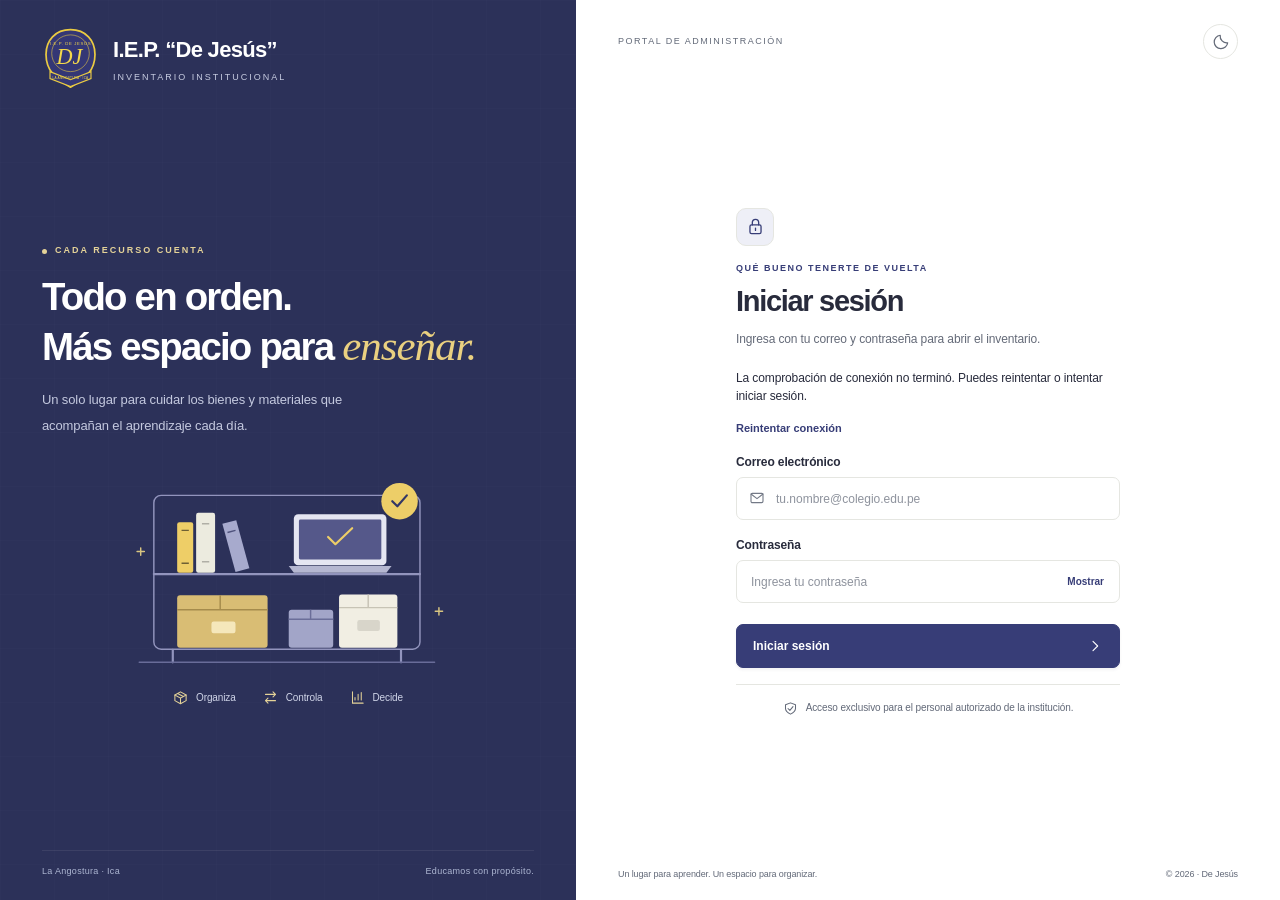
==== commit a6cc7cd7: "mejoras de seguridad" ====
--- a/login/index.html
+++ b/login/index.html
@@ -1 +1,2 @@
-<!DOCTYPE html><html lang="es" data-theme="light"><head><meta charset="utf-8"><meta name="viewport" content="width=device-width"><link rel="icon" type="image/svg+xml" href="/inventario-icon.svg"><meta name="generator" content="Astro v7.4.2"><meta name="description" content="Inventario institucional de la I.E.P. De Jesús. Administra bienes, materiales, ubicaciones y préstamos en un solo lugar."><meta name="theme-color" content="#343775"><title>Iniciar sesión · I.E.P. “De Jesús”</title><script>try { document.documentElement.dataset.theme = localStorage.getItem('dejesus-theme') === 'dark' ? 'dark' : 'light'; } catch {}</script><meta http-equiv="content-security-policy" content="default-src 'self';connect-src 'self' https://br-noisy-leaf-b7az2vi0-inventario.compute.c-13.us-east-1.aws.neon.tech;img-src 'self' data: blob:;object-src 'none';base-uri 'self';form-action 'self'; script-src 'self' 'sha256-xIb/Pa7FUshAu4ihwjchYcQpyCI8eS8kt40GpOAYCz8=' 'sha256-1BvDVWLr3QCC20uHhUDi27eDFVJpk1uMQJGIWKUks2I=' 'sha256-kmZE/W8I1iuTnl1b3yqzv9/DQZenPngd3NjSKMQl7y0=' 'sha256-Y8t0ntteBwH+PqGKUyjWW3CAk+BNJKSoQc0xZ68FjhM=' 'sha256-0O7iB6zr9x0r6X6eWYITC9V5q+yWCGAoFvcysBGbY9Q=' 'sha256-yTvtjXl5x1VcsFuOYXSO/vETrOcXDGeMldW3OZUsuZ4='; style-src 'self' 'unsafe-inline' ;"><link rel="stylesheet" href="/_astro/DeploymentPending.DOOTuaUh.css"></head><body><main class="auth-layout"><section class="auth-story" aria-label="Inventario institucional"><a href="/login/" class="auth-brand"><img src="/escudo.svg" data-institution-logo alt="Identidad institucional" width="57" height="62"><div><strong data-institution>I.E.P. “De Jesús”</strong><span>INVENTARIO INSTITUCIONAL</span></div></a><div class="auth-story-content"><span class="auth-kicker"><span></span> CADA RECURSO CUENTA</span><h2>Todo en orden.<br>Más espacio para <em>enseñar.</em></h2><p>Un solo lugar para cuidar los bienes y materiales que acompañan el aprendizaje cada día.</p><img class="auth-illustration" src="/recursos.svg" fetchpriority="high" width="480" height="310" alt="Estante con libros, un equipo informático y cajas de materiales organizados"><div class="auth-features"><span><svg class="icon" width="20" height="20" viewBox="0 0 24 24" fill="none" stroke="currentColor" stroke-width="1.65" stroke-linecap="round" stroke-linejoin="round" aria-hidden="true"><path d="m12 3 9 5-9 5-9-5 9-5Z"/><path d="M3 8v9l9 5 9-5V8M12 13v9M7.5 5.5l9 5"/></svg>Organiza</span><span><svg class="icon" width="20" height="20" viewBox="0 0 24 24" fill="none" stroke="currentColor" stroke-width="1.65" stroke-linecap="round" stroke-linejoin="round" aria-hidden="true"><path d="M4 7h16m-4-4 4 4-4 4M20 17H4m4-4-4 4 4 4"/></svg>Controla</span><span><svg class="icon" width="20" height="20" viewBox="0 0 24 24" fill="none" stroke="currentColor" stroke-width="1.65" stroke-linecap="round" stroke-linejoin="round" aria-hidden="true"><path d="M4 3v18h17M8 16v-4M13 16V7M18 16V4"/></svg>Decide</span></div></div><div class="auth-story-footer"><span>La Angostura · Ica</span><span>Educamos con propósito.</span></div></section><section class="auth-access" aria-labelledby="auth-title"><div class="auth-access-top"><span>PORTAL DE ADMINISTRACIÓN</span><button type="button" id="auth-theme" class="icon-button" aria-label="Cambiar tema"><svg class="icon" width="20" height="20" viewBox="0 0 24 24" fill="none" stroke="currentColor" stroke-width="1.65" stroke-linecap="round" stroke-linejoin="round" aria-hidden="true"><path d="M20.9 13a9 9 0 0 1-10-10 9 9 0 1 0 10 10Z"/></svg></button></div><div class="auth-form-wrap"><span class="auth-form-icon"><svg class="icon" width="20" height="20" viewBox="0 0 24 24" fill="none" stroke="currentColor" stroke-width="1.65" stroke-linecap="round" stroke-linejoin="round" aria-hidden="true"><rect x="5" y="10" width="14" height="11" rx="2"/><path d="M8 10V7a4 4 0 0 1 8 0v3M12 14v3"/></svg></span><div class="auth-form-heading"><p class="auth-step">QUÉ BUENO TENERTE DE VUELTA</p><h1 id="auth-title">Iniciar sesión</h1><p>Ingresa con tu correo y contraseña para abrir el inventario.</p></div><form method="post" action="/login/" id="auth-form" data-mode="login" data-can-setup="false" novalidate><div id="auth-error" class="auth-error" role="alert" tabindex="-1" hidden></div><div class="auth-field"><label for="auth-email">Correo electrónico</label><div class="auth-input-icon"><svg class="icon" width="20" height="20" viewBox="0 0 24 24" fill="none" stroke="currentColor" stroke-width="1.65" stroke-linecap="round" stroke-linejoin="round" aria-hidden="true"><rect x="3" y="5" width="18" height="14" rx="2"/><path d="m3 6 9 7 9-7"/></svg><input id="auth-email" name="email" type="email" autocomplete="username" autocapitalize="none" spellcheck="false" placeholder="tu.nombre@colegio.edu.pe" aria-required="true"></div></div><div class="auth-field"><label for="auth-password">Contraseña</label><div class="password-control"><input id="auth-password" name="password" type="password" autocomplete="current-password" spellcheck="false" autocapitalize="none" placeholder="Ingresa tu contraseña" aria-required="true"><button type="button" data-password="auth-password" aria-label="Mostrar contraseña">Mostrar</button></div></div><label class="remember-option"><input type="checkbox" name="remember">Mantener mi sesión en este equipo</label><button disabled id="auth-submit" type="submit" class="btn btn-primary auth-submit">Iniciar sesión<svg class="icon" width="20" height="20" viewBox="0 0 24 24" fill="none" stroke="currentColor" stroke-width="1.65" stroke-linecap="round" stroke-linejoin="round" aria-hidden="true"><path d="m9 5 7 7-7 7"/></svg></button></form><div class="auth-privacy"><svg class="icon" width="20" height="20" viewBox="0 0 24 24" fill="none" stroke="currentColor" stroke-width="1.65" stroke-linecap="round" stroke-linejoin="round" aria-hidden="true"><path d="m12 3 8 3v6c0 5-8 9-8 9s-8-4-8-9V6l8-3Z"/><path d="m8 12 3 3 5-6"/></svg><p>Acceso exclusivo para el personal autorizado de la institución.</p></div></div><footer class="auth-access-footer"><span>Un lugar para aprender. Un espacio para organizar.</span><span>© 2026 · De Jesús</span></footer></section></main><script type="module" src="/_astro/Login.astro_astro_type_script_index_0_lang.CHOQUef_.js"></script></body></html>+<!DOCTYPE html><html lang="es" data-theme="light"><head><meta charset="utf-8"><meta name="viewport" content="width=device-width"><link rel="icon" type="image/svg+xml" href="/inventario-icon.svg"><meta name="generator" content="Astro v7.4.2"><meta name="description" content="Inventario institucional de la I.E.P. De Jesús. Administra bienes, materiales, ubicaciones y préstamos en un solo lugar."><meta name="theme-color" content="#343775"><title>Iniciar sesión · I.E.P. “De Jesús”</title><script>if (window.self === window.top) document.documentElement.dataset.topLevel = 'true';</script><script>try { document.documentElement.dataset.theme = localStorage.getItem('dejesus-theme') === 'dark' ? 'dark' : 'light'; } catch {}</script><link rel="preconnect" href="https://br-noisy-leaf-b7az2vi0-inventario.compute.c-13.us-east-1.aws.neon.tech" crossorigin="anonymous"><meta http-equiv="content-security-policy" content="default-src 'self';connect-src 'self' https://br-noisy-leaf-b7az2vi0-inventario.compute.c-13.us-east-1.aws.neon.tech;img-src 'self' data: blob:;object-src 'none';base-uri 'self';form-action 'self'; script-src 'self' 'sha256-xIb/Pa7FUshAu4ihwjchYcQpyCI8eS8kt40GpOAYCz8=' 'sha256-1BvDVWLr3QCC20uHhUDi27eDFVJpk1uMQJGIWKUks2I=' 'sha256-kmZE/W8I1iuTnl1b3yqzv9/DQZenPngd3NjSKMQl7y0=' 'sha256-Y8t0ntteBwH+PqGKUyjWW3CAk+BNJKSoQc0xZ68FjhM=' 'sha256-0O7iB6zr9x0r6X6eWYITC9V5q+yWCGAoFvcysBGbY9Q=' 'sha256-yTvtjXl5x1VcsFuOYXSO/vETrOcXDGeMldW3OZUsuZ4=' 'sha256-E5nXaGtOJDqQ58NkmvD8g848to2UN4dcwUER2tXo4Gk='; style-src 'self' 'unsafe-inline' ;"><link rel="stylesheet" href="/_astro/DeploymentPending.Cg6YNnWH.css"><style>#auth-connection[data-astro-cid-qiplrjxj]{margin-bottom:8px;font-size:12px;line-height:1.5}#auth-retry[data-astro-cid-qiplrjxj]{margin-bottom:10px}#auth-connection[data-astro-cid-qiplrjxj][hidden],#auth-retry[data-astro-cid-qiplrjxj][hidden]{display:none!important}
+</style></head><body><div id="site-content"><main class="auth-layout" data-astro-cid-qiplrjxj><section class="auth-story" aria-label="Inventario institucional" data-astro-cid-qiplrjxj><a href="/login/" class="auth-brand" data-astro-cid-qiplrjxj><img src="/escudo.svg" data-institution-logo alt="Identidad institucional" width="57" height="62" data-astro-cid-qiplrjxj><div data-astro-cid-qiplrjxj><strong data-institution data-astro-cid-qiplrjxj>I.E.P. “De Jesús”</strong><span data-astro-cid-qiplrjxj>INVENTARIO INSTITUCIONAL</span></div></a><div class="auth-story-content" data-astro-cid-qiplrjxj><span class="auth-kicker" data-astro-cid-qiplrjxj><span data-astro-cid-qiplrjxj></span> CADA RECURSO CUENTA</span><h2 data-astro-cid-qiplrjxj>Todo en orden.<br data-astro-cid-qiplrjxj>Más espacio para <em data-astro-cid-qiplrjxj>enseñar.</em></h2><p data-astro-cid-qiplrjxj>Un solo lugar para cuidar los bienes y materiales que acompañan el aprendizaje cada día.</p><img class="auth-illustration" src="/recursos.svg" fetchpriority="high" width="480" height="310" alt="Estante con libros, un equipo informático y cajas de materiales organizados" data-astro-cid-qiplrjxj><div class="auth-features" data-astro-cid-qiplrjxj><span data-astro-cid-qiplrjxj><svg class="icon" width="20" height="20" viewBox="0 0 24 24" fill="none" stroke="currentColor" stroke-width="1.65" stroke-linecap="round" stroke-linejoin="round" aria-hidden="true"><path d="m12 3 9 5-9 5-9-5 9-5Z"/><path d="M3 8v9l9 5 9-5V8M12 13v9M7.5 5.5l9 5"/></svg>Organiza</span><span data-astro-cid-qiplrjxj><svg class="icon" width="20" height="20" viewBox="0 0 24 24" fill="none" stroke="currentColor" stroke-width="1.65" stroke-linecap="round" stroke-linejoin="round" aria-hidden="true"><path d="M4 7h16m-4-4 4 4-4 4M20 17H4m4-4-4 4 4 4"/></svg>Controla</span><span data-astro-cid-qiplrjxj><svg class="icon" width="20" height="20" viewBox="0 0 24 24" fill="none" stroke="currentColor" stroke-width="1.65" stroke-linecap="round" stroke-linejoin="round" aria-hidden="true"><path d="M4 3v18h17M8 16v-4M13 16V7M18 16V4"/></svg>Decide</span></div></div><div class="auth-story-footer" data-astro-cid-qiplrjxj><span data-astro-cid-qiplrjxj>La Angostura · Ica</span><span data-astro-cid-qiplrjxj>Educamos con propósito.</span></div></section><section class="auth-access" aria-labelledby="auth-title" data-astro-cid-qiplrjxj><div class="auth-access-top" data-astro-cid-qiplrjxj><span data-astro-cid-qiplrjxj>PORTAL DE ADMINISTRACIÓN</span><button type="button" id="auth-theme" class="icon-button" aria-label="Cambiar tema" data-astro-cid-qiplrjxj><svg class="icon" width="20" height="20" viewBox="0 0 24 24" fill="none" stroke="currentColor" stroke-width="1.65" stroke-linecap="round" stroke-linejoin="round" aria-hidden="true"><path d="M20.9 13a9 9 0 0 1-10-10 9 9 0 1 0 10 10Z"/></svg></button></div><div class="auth-form-wrap" data-astro-cid-qiplrjxj><span class="auth-form-icon" data-astro-cid-qiplrjxj><svg class="icon" width="20" height="20" viewBox="0 0 24 24" fill="none" stroke="currentColor" stroke-width="1.65" stroke-linecap="round" stroke-linejoin="round" aria-hidden="true"><rect x="5" y="10" width="14" height="11" rx="2"/><path d="M8 10V7a4 4 0 0 1 8 0v3M12 14v3"/></svg></span><div class="auth-form-heading" data-astro-cid-qiplrjxj><p class="auth-step" data-astro-cid-qiplrjxj>QUÉ BUENO TENERTE DE VUELTA</p><h1 id="auth-title" data-astro-cid-qiplrjxj>Iniciar sesión</h1><p data-astro-cid-qiplrjxj>Ingresa con tu correo y contraseña para abrir el inventario.</p></div><form method="post" action="/login/" id="auth-form" data-mode="login" data-can-setup="false" novalidate data-astro-cid-qiplrjxj><div id="auth-error" class="auth-error" role="alert" tabindex="-1" hidden data-astro-cid-qiplrjxj></div><p id="auth-connection" role="status" hidden data-astro-cid-qiplrjxj></p><button id="auth-retry" type="button" class="btn btn-text" hidden data-astro-cid-qiplrjxj>Reintentar conexión</button><div class="auth-field" data-astro-cid-qiplrjxj><label for="auth-email" data-astro-cid-qiplrjxj>Correo electrónico</label><div class="auth-input-icon" data-astro-cid-qiplrjxj><svg class="icon" width="20" height="20" viewBox="0 0 24 24" fill="none" stroke="currentColor" stroke-width="1.65" stroke-linecap="round" stroke-linejoin="round" aria-hidden="true"><rect x="3" y="5" width="18" height="14" rx="2"/><path d="m3 6 9 7 9-7"/></svg><input id="auth-email" name="email" type="email" autocomplete="username" autocapitalize="none" spellcheck="false" placeholder="tu.nombre@colegio.edu.pe" aria-required="true" data-astro-cid-qiplrjxj></div></div><div class="auth-field" data-astro-cid-qiplrjxj><label for="auth-password" data-astro-cid-qiplrjxj>Contraseña</label><div class="password-control" data-astro-cid-qiplrjxj><input id="auth-password" name="password" type="password" autocomplete="current-password" spellcheck="false" autocapitalize="none" placeholder="Ingresa tu contraseña" aria-required="true" data-astro-cid-qiplrjxj><button type="button" data-password="auth-password" aria-label="Mostrar contraseña" data-astro-cid-qiplrjxj>Mostrar</button></div></div><label class="remember-option" data-astro-cid-qiplrjxj><input type="checkbox" name="remember" data-astro-cid-qiplrjxj>Mantener mi sesión en este equipo</label><button disabled id="auth-submit" type="submit" class="btn btn-primary auth-submit" data-astro-cid-qiplrjxj>Iniciar sesión<svg class="icon" width="20" height="20" viewBox="0 0 24 24" fill="none" stroke="currentColor" stroke-width="1.65" stroke-linecap="round" stroke-linejoin="round" aria-hidden="true"><path d="m9 5 7 7-7 7"/></svg></button></form><div class="auth-privacy" data-astro-cid-qiplrjxj><svg class="icon" width="20" height="20" viewBox="0 0 24 24" fill="none" stroke="currentColor" stroke-width="1.65" stroke-linecap="round" stroke-linejoin="round" aria-hidden="true"><path d="m12 3 8 3v6c0 5-8 9-8 9s-8-4-8-9V6l8-3Z"/><path d="m8 12 3 3 5-6"/></svg><p data-astro-cid-qiplrjxj>Acceso exclusivo para el personal autorizado de la institución.</p></div></div><footer class="auth-access-footer" data-astro-cid-qiplrjxj><span data-astro-cid-qiplrjxj>Un lugar para aprender. Un espacio para organizar.</span><span data-astro-cid-qiplrjxj>© 2026 · De Jesús</span></footer></section></main><script type="module" src="/_astro/Login.astro_astro_type_script_index_0_lang.BWjV6m2Z.js"></script></div><noscript><p>Activa JavaScript y abre la aplicación directamente en una pestaña para continuar.</p></noscript></body></html>
--- a/_astro/DeploymentPending.Cg6YNnWH.css
+++ b/_astro/DeploymentPending.Cg6YNnWH.css
@@ -0,0 +1 @@
+:root{--bg:#f7f8fb;--surface:#fff;--surface-soft:#f8f9fc;--text:#262936;--muted:#808493;--secondary:#646978;--line:#e8eaf0;--brand:#363978;--brand-soft:#eeeff8;--gold:#edd36a;--green:#27836a;--green-bg:#edf7f2;--amber:#a77820;--amber-bg:#fcf6e8;--red:#c25959;--red-bg:#fcf0ef;--shadow:0 16px 60px #15193616;color-scheme:light;font-synthesis:none;font-family:DM Sans,-apple-system,BlinkMacSystemFont,Segoe UI,sans-serif}:root[data-theme=dark]{--bg:#15171f;--surface:#1d202b;--surface-soft:#232733;--text:#e8e9f1;--muted:#969bad;--secondary:#b0b4c5;--line:#303443;--brand:#b5b8f3;--brand-soft:#30334d;--gold:#e5ca6b;--green:#7ecab0;--green-bg:#203b34;--amber:#e8bd71;--amber-bg:#3c3325;--red:#ed9c9c;--red-bg:#402a2d;color-scheme:dark}*{box-sizing:border-box}body{background:var(--bg);color:var(--text);margin:0;font-size:14px;line-height:1.5}button,input,select,textarea{font:inherit}button,a,input,select,textarea{-webkit-tap-highlight-color:transparent}button,a{touch-action:manipulation}button{cursor:pointer;color:inherit}button:disabled{cursor:not-allowed;opacity:.5}a{color:inherit;text-decoration:none}button:focus-visible,a:focus-visible{outline:3px solid var(--gold);outline-offset:3px}input:focus,select:focus,textarea:focus{outline:2px solid var(--brand);outline-offset:1px}h1,h2,h3,p{margin:0}h1,h2,h3{font-family:Manrope,Segoe UI,sans-serif}h1{letter-spacing:-1.1px;font-size:29px;font-weight:800;line-height:1.3}h2{letter-spacing:-.3px;font-size:16px;font-weight:750}h3{font-size:15px;font-weight:700}small{font-size:12px}svg{vertical-align:middle;flex-shrink:0}[hidden]{display:none!important}.muted{color:var(--muted)}.secondary{color:var(--secondary)}.skip-link{background:var(--brand);color:var(--surface);z-index:100;padding:12px;position:fixed;top:-60px;left:20px}.skip-link:focus{top:10px}.sidebar{background:var(--surface);border-right:1px solid var(--line);z-index:30;flex-direction:column;width:238px;padding:29px 17px 16px;display:flex;position:fixed;inset:0 auto 0 0;overflow-y:auto}.brand{align-items:center;gap:11px;padding:0 9px 28px;display:flex}.brand strong{letter-spacing:-.6px;font-family:Manrope,sans-serif;font-size:17px;font-weight:800;display:block}.brand small{color:var(--muted);margin-top:3px;font-size:11px;display:block}.school-logo{object-fit:contain;flex-shrink:0}.workspace-label{letter-spacing:1.3px;color:var(--muted);border-top:1px solid var(--line);align-items:center;gap:7px;padding:16px 13px 12px;font-size:9px;font-weight:650;display:flex}.workspace-dot{background:var(--brand);border-radius:50%;width:5px;height:5px}.main-nav{gap:5px;display:grid}.nav-link{color:var(--secondary);border-radius:6px;align-items:center;gap:11px;min-height:44px;padding:12px 13px;font-size:12.5px;transition:background .15s,color .15s;display:flex}.nav-link .icon{width:18px;height:18px}.nav-link:hover{background:var(--surface-soft);color:var(--brand)}.nav-link.active{background:var(--brand-soft);color:var(--brand);font-weight:650}.nav-count{background:var(--surface);color:var(--brand);border-radius:4px;margin-left:auto;padding:1px 6px;font-size:10px}.sidebar-bottom{margin-top:auto;padding-top:35px}.school-footer{border-top:1px solid var(--line);align-items:center;gap:9px;margin-top:20px;padding:22px 9px 16px;display:flex}.school-footer strong{font-size:10px;font-weight:550;display:block}.school-footer small{color:var(--muted);margin-top:4px;font-size:10px;display:block}.sidebar-version{color:var(--muted);justify-content:space-between;padding:0 10px;font-size:9px;display:flex}.app-shell{flex-direction:column;min-height:100vh;margin-left:238px;display:flex}.topbar{background:var(--surface);border-bottom:1px solid var(--line);justify-content:space-between;align-items:center;gap:15px;height:76px;padding:0 34px;display:flex}.breadcrumb{color:var(--muted);align-items:center;gap:15px;font-size:11.5px;display:flex}.breadcrumb strong{color:var(--text);font-weight:500}.breadcrumb-slash{color:var(--line);font-size:17px}.topbar-actions{align-items:center;gap:13px;display:flex}.topbar-date{color:var(--secondary);margin-right:8px;font-size:11px}.icon-button{width:34px;height:34px;color:var(--secondary);background:0 0;border:1px solid #0000;border-radius:6px;justify-content:center;align-items:center;display:inline-flex}.icon-button:hover{background:var(--brand-soft);color:var(--brand)}.icon-button .icon{width:18px;height:18px}.notification-button{position:relative}.notification-button>span{background:var(--gold);border:1px solid var(--surface);border-radius:50%;width:6px;height:6px;position:absolute;top:5px;right:6px}.topbar-divider{background:var(--line);width:1px;height:23px;margin:0 3px}.user-avatar{background:var(--brand-soft);color:var(--brand);border:1px solid var(--line);border-radius:50%;place-items:center;width:33px;height:33px;font-size:10px;font-weight:700;display:grid}.mobile-menu{display:none}main{flex:1;min-width:0;padding:34px 34px 26px}#page-content{max-width:1490px;margin:auto}.page-heading{justify-content:space-between;align-items:center;gap:20px;margin-bottom:28px;display:flex}.eyebrow{letter-spacing:1.7px;color:var(--brand);align-items:center;gap:7px;margin-bottom:8px;font-size:9px;font-weight:700;display:flex}.eyebrow:before{content:"";background:var(--gold);width:16px;height:2px}.page-heading p{color:var(--secondary);margin-top:8px;font-size:12px}.heading-actions{flex-shrink:0;align-items:center;gap:10px;display:flex}.btn{border:1px solid var(--line);background:var(--surface);white-space:nowrap;border-radius:6px;justify-content:center;align-items:center;gap:8px;min-height:38px;padding:9px 14px;font-size:11.5px;font-weight:550;transition:background .15s,border-color .15s;display:inline-flex}.btn .icon{width:16px;height:16px}.btn:hover{background:var(--surface-soft);border-color:var(--secondary)}.btn-primary{color:#fff;background:#363978;border-color:#363978}.btn-danger{background:var(--red-bg);color:var(--red);border-color:var(--red-bg)}.btn-text{color:var(--brand);background:0 0;border:0;min-height:32px;padding:3px 0;font-size:11px}.btn-text:hover{background:0 0;text-decoration:underline}.metric-grid{grid-template-columns:repeat(4,minmax(0,1fr));gap:17px;margin-bottom:23px;display:grid}.metric{border:1px solid var(--line);background:var(--surface);border-radius:8px;padding:19px 20px 16px;position:relative}.metric-label{color:var(--secondary);justify-content:space-between;align-items:center;gap:10px;font-size:11px;display:flex}.metric-icon{background:var(--brand-soft);width:31px;height:31px;color:var(--brand);border-radius:6px;place-items:center;display:grid}.metric-icon.amber{background:var(--amber-bg);color:var(--amber)}.metric-icon.green{background:var(--green-bg);color:var(--green)}.metric-value{letter-spacing:-1px;margin-top:9px;font-family:Manrope,sans-serif;font-size:31px;font-weight:750;line-height:1.4}.metric-note{color:var(--muted);margin-top:8px;font-size:10px}.metric-note .dot{background:var(--green);border-radius:50%;width:5px;height:5px;margin-right:5px;display:inline-block}.dashboard-grid{grid-template-columns:minmax(0,1.8fr) minmax(270px,1fr);align-items:start;gap:22px;margin-bottom:22px;display:grid}.dashboard-column{gap:22px;display:grid}.panel{background:var(--surface);border:1px solid var(--line);border-radius:8px;min-width:0;overflow:hidden}.panel-head{justify-content:space-between;align-items:center;gap:15px;padding:20px 22px 17px;display:flex}.panel-head p{color:var(--muted);margin-top:4px;font-size:10.5px}.panel-head h2{font-size:14px}.panel-head .btn-text .icon{width:13px}.badge{white-space:nowrap;background:var(--brand-soft);color:var(--brand);border-radius:4px;align-items:center;gap:5px;padding:4px 7px;font-size:9px;font-weight:550;display:inline-flex}.badge:before{content:"";background:currentColor;border-radius:50%;width:4px;height:4px}.badge-red{background:var(--red-bg);color:var(--red)}.badge-neutral{background:var(--surface-soft);color:var(--secondary)}.table-wrap{width:100%;overflow-x:auto}table{border-collapse:collapse;text-align:left;white-space:nowrap;width:100%}th{letter-spacing:.55px;text-transform:uppercase;color:var(--muted);background:var(--surface-soft);border-top:1px solid var(--line);border-bottom:1px solid var(--line);padding:12px 20px;font-size:9px;font-weight:600}td{border-bottom:1px solid var(--line);padding:17px 20px;font-size:11px}tr:last-child td{border-bottom:0}tbody tr:hover{background:var(--surface-soft)}.item-cell{align-items:center;gap:11px;display:flex}.item-symbol{background:var(--surface-soft);width:34px;height:35px;color:var(--brand);border:1px solid var(--line);border-radius:6px;flex-shrink:0;place-items:center;display:grid}.item-cell strong{font-size:11px;font-weight:550;display:block}.item-cell small{color:var(--muted);margin-top:3px;font-size:9px;display:block}.code-text{color:var(--muted);font-variant-numeric:tabular-nums;font-size:10px}.quantity{font-variant-numeric:tabular-nums;font-weight:650}.quantity.low{color:var(--amber)}.quantity small{color:var(--muted);margin-left:4px;font-size:9px;font-weight:400}.table-actions{gap:3px;display:flex}.table-footer{border-top:1px solid var(--line);color:var(--muted);justify-content:space-between;align-items:center;gap:10px;padding:13px 20px;font-size:10px;display:flex}.pagination{align-items:center;gap:6px;display:flex}.page-number{background:var(--brand-soft);width:27px;height:27px;color:var(--brand);border:0;border-radius:4px;font-size:10px}.category-row{align-items:center;gap:10px;margin-top:17px;display:flex}.category-row:first-child{margin-top:3px}.category-row>.item-symbol{border:0;width:30px;height:30px}.category-bar-wrap{flex:1;min-width:0}.category-bar-label{justify-content:space-between;gap:10px;margin-bottom:7px;font-size:10px;display:flex}.category-bar-label span:last-child{color:var(--muted)}.category-bar{background:var(--surface-soft);border-radius:3px;height:4px;overflow:hidden}.category-bar>span{background:var(--brand);opacity:.7;border-radius:3px;height:100%;display:block}.category-row:nth-child(2n) .category-bar>span{background:var(--gold);opacity:1}.alert-row{border-bottom:1px solid var(--line);align-items:flex-start;gap:11px;padding:14px 0;display:flex}.alert-row:first-child{padding-top:0}.alert-row:last-child{border:0;padding-bottom:0}.alert-icon{background:var(--amber-bg);width:29px;height:29px;color:var(--amber);border-radius:6px;flex-shrink:0;place-items:center;display:grid}.alert-icon .icon{width:15px;height:15px}.alert-row strong{font-size:11px;font-weight:550;display:block}.alert-row p{color:var(--muted);margin-top:4px;font-size:10px}.alert-row .btn-text{min-height:23px;font-size:10px}.all-good{align-items:center;gap:12px;padding:20px 0;display:flex}.all-good>.icon{color:var(--green);width:30px;height:30px}.all-good strong{font-size:12px;font-weight:550;display:block}.all-good p{color:var(--muted);margin-top:5px;font-size:10px}.welcome-note{background:var(--brand-soft);border:1px solid var(--line);border-radius:7px;justify-content:space-between;align-items:center;gap:20px;margin-bottom:23px;padding:17px 20px;display:flex}.welcome-note>div{align-items:center;gap:12px;display:flex}.welcome-note .icon{color:var(--brand)}.welcome-note strong{color:var(--brand);font-size:11px;font-weight:600;display:block}.welcome-note p{color:var(--secondary);margin-top:4px;font-size:10px}.filters{border-top:1px solid var(--line);flex-wrap:wrap;justify-content:space-between;align-items:center;gap:12px;padding:17px 20px;display:flex}.search-field{flex:1;min-width:180px;max-width:340px;position:relative}.search-field>.icon{width:15px;height:15px;color:var(--muted);position:absolute;top:11px;left:11px}.search-field input{background:var(--surface);border:1px solid var(--line);width:100%;height:37px;color:var(--text);border-radius:5px;padding:8px 12px 8px 35px;font-size:11px}.filter-selects{flex-wrap:wrap;gap:8px;display:flex}.filter-selects select{background:var(--surface);border:1px solid var(--line);color:var(--secondary);border-radius:5px;max-width:180px;min-height:37px;padding:7px 25px 7px 10px;font-size:10px}.tabs{border-bottom:1px solid var(--line);gap:24px;padding:0 22px;display:flex}.tab{color:var(--muted);background:0 0;border:0;border-bottom:2px solid #0000;align-items:center;gap:7px;margin-bottom:-1px;padding:16px 0 13px;font-size:11px;display:flex}.tab.active{border-bottom-color:var(--brand);color:var(--brand);font-weight:600}.tab>span{background:var(--surface-soft);border-radius:3px;padding:1px 5px;font-size:9px}.empty-state{text-align:center;white-space:normal;padding:44px 20px 40px}.empty-symbol{width:55px;height:55px;color:var(--brand);background:var(--brand-soft);border:1px solid var(--line);border-radius:12px;place-items:center;margin:0 auto 16px;display:grid;transform:rotate(-5deg)}.empty-symbol .icon{width:26px;height:26px;transform:rotate(5deg)}.empty-state p{max-width:330px;color:var(--muted);margin:8px auto 18px;font-size:11px;line-height:1.8}.empty-state.compact{padding:26px 15px}.empty-state.compact .empty-symbol{width:39px;height:39px;margin-bottom:11px}.empty-state.compact .icon{width:20px;height:20px}.empty-state.compact p{margin-bottom:0;font-size:10px}.activity-row{border-top:1px solid var(--line);align-items:center;gap:12px;padding:16px 22px;display:flex}.activity-icon{background:var(--green-bg);width:31px;height:31px;color:var(--green);border-radius:50%;flex-shrink:0;place-items:center;display:grid}.activity-icon .icon{width:15px;height:15px}.activity-icon.out{background:var(--amber-bg);color:var(--amber)}.activity-copy{flex:1;min-width:0}.activity-copy strong{text-overflow:ellipsis;white-space:nowrap;font-size:11px;font-weight:550;display:block;overflow:hidden}.activity-copy p{color:var(--muted);margin-top:4px;font-size:9px}.activity-time{color:var(--muted);text-align:right;white-space:nowrap;font-size:9px}.activity-count{font-size:11px;font-weight:650}.catalog-grid{grid-template-columns:repeat(3,minmax(0,1fr));gap:18px;display:grid}.catalog-card{background:var(--surface);border:1px solid var(--line);border-radius:8px;flex-direction:column;min-height:198px;padding:23px;display:flex}.catalog-top{justify-content:space-between;align-items:center;margin-bottom:16px;display:flex}.catalog-top .item-symbol{background:var(--brand-soft);border:0;width:39px;height:39px}.catalog-card p{color:var(--muted);flex:1;margin-top:7px;font-size:11px}.catalog-bottom{border-top:1px solid var(--line);color:var(--secondary);justify-content:space-between;align-items:center;margin-top:20px;padding-top:15px;font-size:10px;display:flex}.catalog-bottom strong{color:var(--text);margin-right:4px;font-size:13px}.catalog-add{border:1px dashed var(--line);min-height:198px;color:var(--muted);background:0 0;border-radius:8px;flex-direction:column;justify-content:center;align-items:center;gap:12px;font-size:11px;display:flex}.catalog-add:hover{border-color:var(--brand);color:var(--brand);background:var(--brand-soft)}.report-grid{grid-template-columns:1fr 1fr;gap:22px;display:grid}.report-row{border-bottom:1px solid var(--line);justify-content:space-between;align-items:center;padding:14px 0;font-size:11px;display:flex}.report-row:last-child{border:0}.report-row strong{font-weight:600}.report-tools{background:var(--surface);border:1px solid var(--line);border-radius:8px;flex-wrap:wrap;align-items:end;gap:12px;margin-bottom:22px;padding:20px;display:flex}.report-tools .field{flex:1;max-width:210px}.report-caption{color:var(--secondary);margin:0 0 16px;font-size:11px}.settings-grid{grid-template-columns:minmax(0,1.5fr) minmax(280px,1fr);align-items:start;gap:22px;display:grid}.settings-form>.btn{margin-top:20px}.logo-upload{border-bottom:1px solid var(--line);align-items:center;gap:20px;margin-bottom:22px;padding:8px 0 26px;display:flex}.logo-upload img{object-fit:contain;background:var(--surface-soft);border:1px solid var(--line);border-radius:8px;width:75px;height:75px;padding:6px}.logo-upload p{color:var(--muted);margin-top:7px;font-size:10px}.info-box{color:var(--secondary);background:var(--surface-soft);border:1px solid var(--line);border-radius:5px;padding:14px;font-size:11px;line-height:1.9}.info-box strong{color:var(--text)}.backup-card{gap:15px;display:grid}.backup-card>.icon{width:30px;height:30px;color:var(--brand)}.backup-card p{color:var(--secondary);font-size:11px;line-height:1.8}.theme-options{grid-template-columns:1fr 1fr;gap:10px;margin-top:12px;display:grid}.theme-option{border:1px solid var(--line);background:var(--surface);border-radius:6px;align-items:center;gap:10px;padding:15px;font-size:11px;display:flex}.theme-option.active{border-color:var(--brand);background:var(--brand-soft);color:var(--brand)}.help-grid{grid-template-columns:repeat(2,minmax(0,1fr));gap:18px;display:grid}.help-card{background:var(--surface);border:1px solid var(--line);border-radius:8px;padding:24px}.help-card h2{align-items:center;gap:10px;font-size:14px;display:flex}.help-card h2 .icon{color:var(--brand)}.help-card p{color:var(--secondary);margin-top:12px;font-size:12px;line-height:1.9}.help-card a{color:var(--brand);text-decoration:underline}.help-card ol{color:var(--secondary);padding-left:17px;font-size:12px;line-height:2.1}.app-footer{color:var(--muted);justify-content:space-between;gap:15px;width:100%;max-width:1558px;margin:auto;padding:18px 34px 22px;font-size:9px;display:flex}.footer-dot{margin:0 6px}.connection-status{white-space:nowrap;align-items:center;gap:6px;display:flex}.connection-status>span{background:var(--green);border-radius:50%;width:5px;height:5px}.connection-status.offline>span{background:var(--red)}dialog{border:1px solid var(--line);background:var(--surface);color:var(--text);width:min(600px,100vw - 28px);max-height:90vh;box-shadow:var(--shadow);border-radius:12px;padding:0}dialog::backdrop{backdrop-filter:blur(3px);background:#10132660}.dialog-head{border-bottom:1px solid var(--line);justify-content:space-between;align-items:flex-start;padding:24px 26px 20px;display:flex}.dialog-head p{color:var(--muted);margin-top:6px;font-size:11px}.dialog-footer{background:var(--surface-soft);border-top:1px solid var(--line);justify-content:flex-end;gap:10px;padding:17px 26px;display:flex}.form-grid{grid-template-columns:1fr 1fr;gap:17px;display:grid}.field{flex-direction:column;gap:7px;min-width:0;display:flex}.field.full{grid-column:1/-1}.field label{font-size:11px;font-weight:550}.field label>span{color:var(--muted);font-weight:400}.field input,.field select,.field textarea{border:1px solid var(--line);background:var(--surface);width:100%;color:var(--text);border-radius:5px;min-height:39px;padding:10px 11px;font-size:12px}.field textarea{resize:vertical;min-height:75px}.field input:disabled,.field select:disabled{background:var(--surface-soft);color:var(--muted)}.field small{color:var(--muted);font-size:10px}.form-error{background:var(--red-bg);color:var(--red);border:1px solid var(--red);border-radius:5px;margin-bottom:18px;padding:11px 13px;font-size:11px}.form-hint{color:var(--muted);margin-top:18px;font-size:10px;line-height:1.8}.movement-info{background:var(--brand-soft);color:var(--brand);border-radius:6px;align-items:flex-start;gap:9px;margin:0 0 18px;padding:13px;font-size:11px;display:flex}.detail-title{align-items:center;gap:14px;margin-bottom:24px;display:flex}.detail-title>.item-symbol{width:50px;height:50px}.detail-title h3{font-size:17px}.detail-grid{grid-template-columns:1fr 1fr;gap:20px;font-size:12px;display:grid}.detail-grid dt{color:var(--muted);margin-bottom:6px;font-size:10px}.detail-grid dd{margin:0}.toast{background:var(--text);color:var(--surface);box-shadow:var(--shadow);opacity:0;pointer-events:none;z-index:100;border-radius:7px;align-items:center;gap:10px;max-width:calc(100vw - 35px);padding:13px 19px;font-size:12px;transition:opacity .2s,transform .2s;display:flex;position:fixed;bottom:24px;left:calc(50% + 100px);transform:translate(-50%,15px)}.toast.visible{opacity:1;transform:translate(-50%)}.toast.error{background:var(--red);color:#fff}.toast .icon{width:17px;height:17px}.initial-loading{height:400px;color:var(--muted);flex-direction:column;justify-content:center;align-items:center;gap:16px;font-size:12px;display:flex}.spinner{border:2px solid var(--line);border-top-color:var(--brand);border-radius:50%;width:24px;height:24px;animation:.8s linear infinite spin}@keyframes spin{to{transform:rotate(360deg)}}.noscript-message{background:var(--surface);text-align:center;z-index:100;padding:40px;position:fixed;inset:20px}.sidebar-backdrop{display:none}.loan-summary{flex-wrap:wrap;gap:18px;margin-bottom:22px;display:flex}.loan-summary>span{color:var(--secondary);font-size:12px}.loan-summary strong{color:var(--text);margin-right:5px}.inline-note{color:var(--muted);background:var(--surface-soft);border-top:1px solid var(--line);padding:12px 20px;font-size:10px}.text-wrap{white-space:normal;min-width:130px;max-width:260px}.quick-guide{background:var(--surface);border:1px solid var(--line);border-radius:7px;align-items:center;gap:18px;padding:17px 22px;display:flex}.quick-guide>.icon{color:var(--brand);width:25px;height:25px}.quick-guide>div{flex:1}.quick-guide strong{font-size:11px;font-weight:550}.quick-guide p{color:var(--muted);margin-top:4px;font-size:10px}.filter-selects input[type=date]{border:1px solid var(--line);background:var(--surface);min-height:37px;color:var(--secondary);border-radius:5px;max-width:145px;padding:7px 9px;font-size:10px}main:focus{outline:none}:root{--muted:#737989;--red:#b24848}.nav-link,.page-heading p{font-size:13px}td{font-size:12px}th{font-size:10px}.item-cell strong,.metric-label,.field label{font-size:12px}.btn{font-size:12px}.metric-note{font-size:11px}@media (width>=1600px){main{padding-top:44px}.metric{padding:24px}.dashboard-grid{grid-template-columns:2fr 1fr}.metric-value{font-size:36px}.metric-value.currency{font-size:32px}.metric-note{margin-top:13px}td{padding-top:20px;padding-bottom:20px}}@media (width<=1180px){.sidebar{width:215px;padding-left:12px;padding-right:12px}.app-shell{margin-left:215px}main{padding:27px 25px}.topbar{padding:0 25px}.metric{padding:16px 15px}.metric-value{font-size:27px}.metric-value.currency{font-size:23px}.metric-label{font-size:10px}.dashboard-grid{grid-template-columns:minmax(0,1.5fr) minmax(250px,1fr);gap:16px}.panel-head,.panel-body{padding-left:17px;padding-right:17px}.catalog-grid{grid-template-columns:repeat(2,minmax(0,1fr))}.topbar-date{display:none}}@media (width<=950px){.sidebar{width:195px}.brand{gap:7px;padding-left:4px;padding-right:0}.brand strong{font-size:15px}.brand small{font-size:9px}.brand img{width:40px;height:43px}.workspace-label{letter-spacing:1px;font-size:8px}.app-shell{margin-left:195px}.nav-link{padding-left:10px;font-size:11px}.page-heading{align-items:flex-start}.heading-actions{gap:6px}.heading-actions .btn{padding:8px 10px;font-size:10px}.metric-grid{gap:10px}.metric{padding:14px 12px}.metric-label{display:block}.metric-icon{width:24px;height:24px;position:absolute;top:13px;right:12px}.metric-icon .icon{width:14px;height:14px}.metric-label>span:first-child{max-width:85px;min-height:30px;display:block}.metric-value{margin-top:4px;font-size:25px}.metric-value.currency{font-size:20px}.metric-note{font-size:9px}.dashboard-grid{grid-template-columns:1fr}.dashboard-column{grid-template-columns:1fr 1fr;gap:16px}.dashboard-grid>.dashboard-column:first-child,.settings-grid{grid-template-columns:1fr}.settings-grid>.dashboard-column{grid-template-columns:1fr 1fr}h1{font-size:25px}.report-grid{gap:16px}.topbar{height:66px}.app-footer{padding-left:25px;padding-right:25px;font-size:8px}}@media (width<=700px){.sidebar{width:238px;padding:24px 17px;transition:transform .2s;transform:translate(-100%)}.sidebar.open{transform:translate(0)}.sidebar-backdrop.open{z-index:29;background:#11152c60;display:block;position:fixed;inset:0}.brand{gap:11px;padding-left:9px}.brand strong{font-size:17px}.brand small{font-size:11px}.brand img{width:47px;height:47px}.workspace-label{font-size:9px}.nav-link{font-size:13px}.app-shell{margin-left:0}.mobile-menu{display:inline-flex}.topbar{gap:8px;height:62px;padding:0 16px}.breadcrumb{gap:9px;font-size:11px}.breadcrumb-root,.breadcrumb-slash{display:none}.topbar-actions{gap:6px}.topbar-divider{margin:0 4px}.icon-button{width:32px;height:32px}main{padding:25px 17px}.page-heading{flex-wrap:wrap;gap:18px;margin-bottom:22px}.page-heading h1{font-size:26px}.page-heading p{font-size:11px}.heading-actions{gap:8px}.heading-actions .btn{min-height:38px;padding:9px 13px;font-size:11px}.metric-grid{grid-template-columns:repeat(2,minmax(0,1fr));gap:12px;margin-bottom:18px}.metric{padding:17px 16px}.metric-label{font-size:11px}.metric-label>span:first-child{max-width:none;min-height:20px}.metric-icon{top:14px;right:15px}.metric-value{margin-top:7px;font-size:29px}.metric-value.currency{font-size:25px}.metric-note{margin-top:5px;font-size:9px}.dashboard-grid{gap:17px;margin-bottom:17px}.dashboard-column{gap:17px}.dashboard-column:last-child{grid-template-columns:1fr 1fr}.panel-head{padding:17px}.panel-head h2{font-size:13px}.panel-body{padding:0 17px 17px}.welcome-note{align-items:flex-start;gap:12px;padding:15px}.welcome-note>div{align-items:flex-start;gap:9px}.welcome-note .btn{white-space:normal;text-align:center;min-width:85px;padding:7px;font-size:10px}.app-footer{flex-wrap:wrap;padding:12px 17px 20px;font-size:8px}.app-footer>span:first-child{max-width:240px}.toast{bottom:18px;left:50%}.catalog-grid{gap:12px}.catalog-card{padding:18px}.catalog-card h3{font-size:13px}.catalog-card p{font-size:10px}.catalog-bottom{font-size:9px}.report-grid,.help-grid,.settings-grid>.dashboard-column{grid-template-columns:1fr}.tabs{gap:20px;padding:0 17px;overflow-x:auto}.tab{white-space:nowrap;font-size:10px}.filters{gap:10px;padding:13px 15px}.search-field{max-width:none}.filter-selects{gap:6px;width:100%}.filter-selects select{flex:1;min-width:0;max-width:none;font-size:10px}.quick-guide{gap:12px;padding:15px}.quick-guide .btn-text{font-size:10px}.dialog-head{padding:21px}.dialog-body{padding:20px}.dialog-footer{padding:16px 20px}.dialog-head h2{font-size:18px}.table-footer{padding-left:15px;padding-right:15px;font-size:9px}.report-tools{gap:10px}.report-tools .field{max-width:none}.report-tools .btn{flex:1}}@media (width<=420px){.dashboard-column:last-child{grid-template-columns:1fr}.metric-label{font-size:10px}.metric-value.currency{font-size:23px}.metric-note{font-size:8px}.form-grid{grid-template-columns:1fr}.field.full{grid-column:auto}.catalog-grid{grid-template-columns:1fr}.topbar-actions{gap:3px}.heading-actions{width:100%}.heading-actions .btn{flex:1}.metric-icon{width:23px;height:23px}.breadcrumb{gap:5px}.app-footer>span:first-child{max-width:210px}.help-card{padding:20px}.detail-grid{font-size:11px}.topbar-divider{display:none}}@media (prefers-reduced-motion:reduce){*,:before,:after{scroll-behavior:auto!important;transition:none!important;animation:none!important}}@media print{.sidebar,.topbar,.app-footer,.heading-actions,.filters,.tabs,.report-tools,.table-actions,.toast,.btn,.quick-guide,.welcome-note{display:none!important}.app-shell{margin:0}main{padding:0}body{color:#111;--text:#111;--surface:#fff;--surface-soft:#f5f5f5;--muted:#666;--line:#ddd;--brand:#343775;background:#fff}.metric-grid{grid-template-columns:repeat(4,1fr)}.panel,.metric{break-inside:avoid;box-shadow:none}.table-wrap{overflow:visible}td,th{padding:9px;font-size:9px}h1{font-size:24px}.page-heading:before{content:"I.E.P. De Jesús · Inventario institucional";font-size:12px;display:block}.page-heading{display:block}.page-heading>div{margin-top:12px}.report-grid{grid-template-columns:1fr 1fr}dialog,.table-footer{display:none}a[href]:after{content:none}}:root{--bg:#f5f5f1;--surface:#fff;--surface-soft:#f7f7f4;--text:#282b3c;--secondary:#646a78;--muted:#737986;--line:#e5e6e1;--brand:#373d77;--brand-soft:#eeeff7;--gold:#ead080;--sidebar-width:252px;--shadow:0 24px 90px #191e3830}:root[data-theme=dark]{--bg:#141720;--surface:#1d222e;--surface-soft:#252b37;--text:#f0f0f3;--secondary:#b8bdcc;--muted:#9da5b7;--line:#343b48;--brand:#c2c7ff;--brand-soft:#303952;--gold:#ead080}body{letter-spacing:-.12px;font-size:14px}.sidebar{width:var(--sidebar-width);color:#e7e8ef;background:#282d51;border:0;padding:30px 19px 20px}.brand{gap:12px;padding:0 6px 29px}.brand strong{color:#fff;letter-spacing:-.65px;font-size:18px}.brand small{color:#b8bdd5;margin-top:5px;font-size:11px}.brand img{width:49px;height:53px}.workspace-label{color:#a9b0cb;letter-spacing:1.6px;border-color:#ffffff18;padding:22px 11px 13px;font-size:9px}.workspace-dot{background:#ead080}.main-nav{gap:6px}.nav-link{color:#d0d4e5;border-radius:7px;gap:12px;min-height:46px;padding:12px;font-size:13px}.nav-link .icon{opacity:.85;width:19px;height:19px}.nav-link:hover{color:#fff;background:#ffffff0b}.nav-link.active{color:#282d51;background:#ead080;font-weight:650;box-shadow:0 2px 5px #0000000a}.nav-link.active .icon{opacity:1}.nav-count{color:#e4e7f6;background:#ffffff13;border-radius:4px;padding:1px 7px;font-size:10px}.nav-link.active .nav-count{color:#282d51;background:#ffffff50}.nav-section{letter-spacing:1.5px;color:#a9b0cb;padding:20px 12px 5px;font-size:9px;display:block}.sidebar-bottom{padding-top:24px}.school-footer{border-color:#ffffff16;margin-top:16px;padding:19px 7px 17px}.school-footer strong{color:#dfe2ee;font-size:10px}.school-footer small{color:#b2bad1;font-size:10px}.school-footer-icon{color:#ead080}.sidebar-version{color:#a7afc7;font-size:9px}.sidebar-account{border-top:1px solid #ffffff18;align-items:center;gap:10px;margin-top:18px;padding:20px 4px 5px;display:flex}.account-avatar{color:#ead080;background:#ffffff13;border-radius:10px;flex-shrink:0;place-items:center;width:36px;height:36px;font-size:12px;font-weight:650;display:grid}.account-copy{flex:1;min-width:0}.account-copy strong{color:#f1f2f8;text-overflow:ellipsis;white-space:nowrap;font-size:12px;font-weight:550;display:block;overflow:hidden}.account-copy small{color:#aeb7d0;margin-top:2px;font-size:10px;display:block}.sidebar-account .icon-button{color:#d4d8e8}.sidebar-account .icon-button:hover{color:#ead080;background:#ffffff0c}.app-shell{margin-left:var(--sidebar-width)}.topbar{background:var(--surface);gap:18px;height:79px;padding:0 36px}.breadcrumb{gap:13px;font-size:12px}.breadcrumb-root{color:var(--muted)}.breadcrumb strong{font-weight:550}.topbar-actions{gap:13px}.topbar-date{align-items:center;gap:8px;font-size:11px;display:flex}.topbar-date .icon{width:15px;height:15px}.top-search{border:1px solid var(--line);background:var(--surface-soft);color:var(--muted);border-radius:7px;align-items:center;gap:9px;height:35px;padding:0 10px;font-size:11px;display:flex}.top-search>.icon{width:14px;height:14px}.top-search kbd{border:1px solid var(--line);background:var(--surface);border-radius:3px;margin-left:18px;padding:0 5px;font:11px inherit}.user-avatar{background:var(--brand-soft);border-radius:10px;width:35px;height:35px;font-size:11px}main{padding:32px 36px 30px}.page-heading{gap:20px;margin-bottom:26px}.page-heading h1{letter-spacing:-1.1px;font-size:29px;line-height:1.35}.page-heading p{margin-top:7px;font-size:12.5px}.eyebrow{letter-spacing:1.8px;color:var(--muted);margin-bottom:8px;font-size:9px}.eyebrow:before{background:var(--brand);width:14px}.btn{border-radius:7px;gap:8px;min-height:40px;padding:9px 15px;font-size:12px}.btn-primary{color:#fff;background:#373d77;border-color:#373d77;box-shadow:0 2px 3px #282d5110}.btn-primary:hover{background:#2c3268;border-color:#2c3268}.btn-text{box-shadow:none;min-height:30px;padding:3px 0;font-size:11px}.btn:focus-visible,.icon-button:focus-visible{outline-offset:3px;outline:3px solid #d9ba5c}.heading-actions{gap:10px}.overview-banner{color:#fff;background:#343b6b;border-radius:12px;justify-content:space-between;align-items:center;gap:15px;min-height:188px;margin-bottom:23px;padding:27px 32px;display:flex;position:relative;overflow:hidden}.overview-banner:after{content:"";pointer-events:none;border:1px solid #ffffff10;border-radius:50%;width:195px;height:195px;position:absolute;top:-42px;right:43px}.overview-banner-copy{z-index:1;max-width:560px}.overview-banner .banner-kicker{letter-spacing:1.8px;color:#ead080;margin-bottom:11px;font-size:9px;font-weight:650;display:block}.overview-banner h2{letter-spacing:-.8px;max-width:430px;font-size:25px;font-weight:700;line-height:1.3}.overview-banner p{color:#d3d7eb;max-width:420px;margin-top:9px;font-size:11.5px;line-height:1.8}.overview-banner img{object-fit:contain;z-index:1;flex-shrink:0;width:235px;height:153px}.banner-action{color:#f3db94;background:0 0;border:0;align-items:center;gap:8px;min-height:26px;margin-top:15px;padding:0;font-size:11px;display:inline-flex}.banner-action .icon{width:14px;height:14px}.banner-action:hover{text-decoration:underline}.metric-grid{gap:16px;margin-bottom:25px}.metric{border-color:var(--line);border-radius:10px;padding:20px 21px 19px;box-shadow:0 2px 3px #222b3b02}.metric-label{color:var(--secondary);font-size:11.5px}.metric-icon{background:var(--brand-soft);border-radius:8px;width:32px;height:32px}.metric-icon .icon{width:18px;height:18px}.metric-value{letter-spacing:-1.2px;margin-top:11px;font-size:31px;line-height:1.4}.metric-value.currency{font-size:28px}.metric-note{margin-top:10px;font-size:10px;line-height:1.6}.metric-note .dot{background:var(--green)}.dashboard-grid{grid-template-columns:minmax(0,1.7fr) minmax(290px,1fr);gap:23px}.dashboard-column{gap:23px}.panel{border-color:var(--line);border-radius:10px;box-shadow:0 2px 3px #222b3b02}.panel-head{align-items:center;padding:22px 23px 19px}.panel-head h2{letter-spacing:-.3px;font-size:14px}.panel-head p{margin-top:5px;font-size:11px}.panel-head .btn-text{font-size:10.5px}.panel-body{padding:0 23px 23px}.badge{border-radius:5px;padding:4px 8px;font-size:10px;font-weight:550}.badge-green{background:var(--green-bg);color:var(--green)}.badge-amber{background:var(--amber-bg);color:var(--amber)}th{letter-spacing:.65px;background:var(--surface-soft);color:var(--secondary);padding:13px 21px;font-size:9px}td{padding:17px 21px;font-size:12px}.item-cell{gap:12px}.item-cell strong{font-size:12px;font-weight:550}.item-cell small{margin-top:5px;font-size:10px}.item-symbol{background:var(--brand-soft);border:0;border-radius:8px;width:36px;height:37px}.item-symbol .icon{width:18px;height:18px}.quantity{font-size:13px}.quantity small{font-size:10px}.table-footer{padding:15px 21px;font-size:10px}.table-actions .icon-button{width:32px;height:32px}.table-actions .icon{width:16px;height:16px}.activity-row{gap:12px;padding:16px 23px}.activity-copy strong{font-size:12px}.activity-copy p{margin-top:5px;font-size:10px}.activity-icon{border-radius:9px;width:33px;height:33px}.activity-time{font-size:10px}.activity-count{font-size:12px}.alert-list{padding:0 23px 23px}.alert-row{gap:11px;padding:15px 0}.alert-row strong{font-size:12px}.alert-row p{font-size:11px;line-height:1.7}.alert-icon{border-radius:8px;width:32px;height:32px}.all-good p{font-size:11px;line-height:1.7}.all-good{padding:15px 0}.category-summary{border-bottom:1px solid var(--line);align-items:center;gap:20px;margin-bottom:5px;padding:3px 0 20px;display:flex}.category-ring{border-radius:50%;flex-shrink:0;place-items:center;width:112px;height:112px;padding:13px;display:grid}.category-ring>div{background:var(--surface);border-radius:50%;flex-direction:column;justify-content:center;align-items:center;width:86px;height:86px;display:flex}.category-ring strong{letter-spacing:-1px;font-family:Manrope,sans-serif;font-size:26px;line-height:1.3}.category-ring small{color:var(--muted);font-size:10px}.category-summary-copy strong{font-size:12px;font-weight:550;display:block}.category-summary-copy p{color:var(--muted);margin-top:5px;font-size:10px;line-height:1.8}.category-row{gap:10px;margin-top:14px}.category-row>.item-symbol{background:var(--surface-soft);width:28px;height:28px}.category-bar-label{margin-bottom:6px;font-size:11px}.category-bar{height:4px}.category-row .category-bar>span{background:var(--category-color,var(--brand));opacity:1}.category-row:nth-child(2n) .category-bar>span{background:var(--category-color,var(--gold))}.quick-guide{background:var(--surface);border-radius:10px;gap:15px;padding:18px 23px}.quick-guide>.icon{width:26px;height:26px}.quick-guide strong{font-size:12px}.quick-guide p{margin-top:5px;font-size:11px;line-height:1.7}.welcome-note{background:var(--brand-soft);border-radius:9px}.filters{gap:12px;padding:19px 21px}.search-field{max-width:370px}.search-field input{border-radius:6px;height:40px;padding-left:37px;font-size:12px}.search-field>.icon{width:16px;height:16px;top:12px}.filter-selects select{border-radius:6px;height:40px;font-size:11px}.tabs{gap:28px;padding:0 22px}.tab{padding:18px 0 14px;font-size:12px}.tab>span{padding:1px 6px;font-size:10px}.empty-state{padding:45px 25px}.empty-state h3{font-size:15px}.empty-state p{max-width:340px;font-size:12px}.empty-state.compact h3{font-size:13px}.empty-state.compact p{font-size:11px}.catalog-grid{gap:20px}.catalog-card{border-radius:11px;padding:24px}.catalog-top .item-symbol{border-radius:11px;width:44px;height:44px}.catalog-card h3{font-size:16px}.catalog-card p{font-size:12px;line-height:1.8}.catalog-bottom{margin-top:25px;padding-top:18px;font-size:11px}.catalog-bottom strong{font-size:16px}.catalog-add{border-color:#cdd0d9;border-radius:11px;min-height:227px;font-size:12px}.dialog-head{padding:24px 27px 21px}.dialog-head h2{font-size:21px}.dialog-head p{font-size:12px}.dialog-body{padding:23px 27px}.dialog-footer{padding:18px 27px}dialog{border-radius:13px;width:min(635px,100vw - 28px)}.field{gap:8px}.field input,.field select,.field textarea{border-radius:6px;min-height:42px;padding:11px 12px;font-size:13px}.field small,.form-hint{font-size:11px}.form-grid{gap:19px}.settings-form{padding:0 24px 24px}.info-box{border-radius:7px;font-size:12px}.backup-card p{font-size:12px}.theme-option{border-radius:7px;padding:17px;font-size:12px}.help-card{border-radius:10px;padding:26px}.help-card h2{font-size:15px}.help-card p{font-size:13px}.report-row{padding:15px 0;font-size:12px}.report-caption{font-size:12px;line-height:1.8}.report-tools{border-radius:10px}.app-footer{padding:22px 36px 24px;font-size:10px}.connection-status{font-size:10px}.security-card{margin-top:23px}.security-card .panel-head{padding-bottom:20px}.security-account{color:var(--secondary);margin-bottom:20px;font-size:12px;line-height:1.9}.security-account strong{color:var(--text)}@media (width<=760px){.inventory-table thead{display:none}.inventory-table tbody{padding:0 17px;display:block}.inventory-table tr{border-bottom:1px solid var(--line);grid-template-columns:minmax(0,1fr) auto;gap:9px 12px;padding:18px 0;display:grid}.inventory-table tr:last-child{border:0}.inventory-table td{white-space:normal;border:0;padding:0}.inventory-table td:first-child{grid-area:1/1;align-self:center}.inventory-table td:nth-child(2),.inventory-table td:nth-child(6){display:none}.inventory-table td:nth-child(3){grid-area:2/1/auto/-1;margin-left:48px;font-size:11px}.inventory-table td:nth-child(4){grid-area:3/1;margin:3px 0 0 48px;font-size:14px}.inventory-table td:nth-child(5){grid-area:3/2;align-self:center}.inventory-table td:last-child{grid-area:1/2;align-self:start}.inventory-table .item-cell{gap:11px;width:100%;min-width:0}.inventory-table .item-cell>span:last-child{min-width:0}.inventory-table .item-cell strong{white-space:normal;font-size:12px;line-height:1.6}.inventory-table .item-cell small{font-size:9px}.inventory-table .table-actions{gap:0}.inventory-table .table-actions .icon-button{width:29px;height:30px}.inventory-table .item-symbol{width:37px;height:38px}.inventory-table .quantity small{font-size:10px}}.security-fields{grid-template-columns:repeat(3,minmax(0,1fr))}@media (width<=760px){.security-fields{grid-template-columns:1fr}}.auth-layout{background:var(--surface);grid-template-columns:minmax(390px,45%) 1fr;min-height:100svh;padding:0;display:grid}.auth-story{color:#fff;background:#2c3159;flex-direction:column;min-height:100svh;padding:42px 55px 28px;display:flex;position:relative;overflow:hidden}.auth-story:before{content:"";pointer-events:none;background-image:linear-gradient(#ffffff03 1px,#0000 1px),linear-gradient(90deg,#ffffff03 1px,#0000 1px);background-size:54px 54px;position:absolute;inset:0}.auth-brand{align-items:center;gap:14px;display:flex;position:relative}.auth-brand img{object-fit:contain;flex-shrink:0}.auth-brand strong{letter-spacing:-.7px;font-family:Manrope,sans-serif;font-size:22px;font-weight:750;display:block}.auth-brand span{letter-spacing:2px;color:#c7cce1;margin-top:5px;font-size:9px;display:block}.auth-story-content{margin:auto 0;padding:65px 0 36px;position:relative}.auth-kicker{letter-spacing:2px;color:#e4d298;align-items:center;gap:8px;font-size:9px;font-weight:600;display:flex}.auth-kicker>span{background:#e4d298;border-radius:50%;width:5px;height:5px}.auth-story h2{letter-spacing:-1.8px;max-width:460px;margin-top:22px;font-size:clamp(34px,3.2vw,49px);font-weight:650;line-height:1.2}.auth-story h2 em{color:#ead080;letter-spacing:-1px;font-family:Georgia,serif;font-size:1.12em;font-weight:400}.auth-story-content>p{color:#c4c9df;max-width:350px;margin-top:20px;font-size:13px;line-height:1.95}.auth-illustration{width:min(100%,390px);height:auto;margin:24px auto 12px;display:block}.auth-features{justify-content:center;align-items:center;gap:27px;margin-top:9px;display:flex}.auth-features>span{color:#d0d5e8;align-items:center;gap:8px;font-size:10px;display:flex}.auth-features .icon{color:#e4d298;width:15px;height:15px}.auth-story-footer{letter-spacing:.3px;color:#adb6d2;border-top:1px solid #ffffff13;justify-content:space-between;gap:20px;padding-top:20px;font-size:9px;display:flex;position:relative}.auth-access{flex-direction:column;min-width:0;padding:35px 55px 25px;display:flex}.auth-access-top{letter-spacing:1.5px;color:var(--muted);justify-content:space-between;align-items:center;gap:20px;font-size:9px;display:flex}.auth-access-top .icon-button{border:1px solid var(--line);border-radius:50%;width:35px;height:35px}.auth-form-wrap{width:100%;max-width:390px;margin:auto;padding:32px 0}.auth-form-icon{background:var(--brand-soft);width:47px;height:47px;color:var(--brand);border:1px solid var(--line);border-radius:13px;place-items:center;margin-bottom:25px;display:grid}.auth-form-icon .icon{width:22px;height:22px}.auth-step{letter-spacing:1.5px;color:var(--brand);margin-bottom:11px;font-size:9px;font-weight:650}.auth-form-heading h1{letter-spacing:-1.3px;font-size:31px;line-height:1.3}.auth-form-heading>p:last-child{color:var(--secondary);max-width:355px;margin-top:11px;font-size:12px;line-height:1.9}.auth-setup-note{background:var(--surface-soft);border:1px solid var(--line);border-radius:7px;align-items:flex-start;gap:9px;margin:19px 0 0;padding:12px 14px;display:flex}.auth-setup-note .icon{width:16px;height:16px;color:var(--brand);margin-top:2px}.auth-setup-note p{color:var(--secondary);font-size:11px;line-height:1.8}#auth-form{margin-top:27px}.auth-field{margin-bottom:20px}.auth-field>label{margin-bottom:8px;font-size:12px;font-weight:550;display:block}.auth-field input{border:1px solid var(--line);background:var(--surface);width:100%;height:46px;color:var(--text);border-radius:7px;padding:12px 14px;font-size:13px}.auth-field input::placeholder{color:var(--muted);opacity:.8;font-size:12px}.auth-field input[aria-invalid=true]{border-color:var(--red)}.auth-field small{color:var(--muted);margin-top:8px;font-size:10px;line-height:1.7;display:block}.auth-input-icon{position:relative}.auth-input-icon>.icon{width:16px;height:16px;color:var(--muted);position:absolute;top:15px;left:13px}.auth-input-icon input{padding-left:39px}.password-control{position:relative}.password-control input{padding-right:74px}.password-control button{min-height:30px;color:var(--brand);background:0 0;border:0;border-radius:4px;padding:0 7px;font-size:10px;font-weight:550;position:absolute;top:8px;right:9px}.password-control button:hover{background:var(--brand-soft)}.remember-option{color:var(--secondary);cursor:pointer;align-items:center;gap:9px;margin:4px 0 23px;font-size:11px;display:flex}.remember-option input{accent-color:#373d77;width:15px;height:15px;margin:0}.auth-submit{border-radius:7px;justify-content:space-between;width:100%;height:47px;margin-top:5px;padding:12px 16px;font-size:12px}.auth-submit .icon{width:16px;height:16px}.auth-privacy{border-top:1px solid var(--line);color:var(--muted);justify-content:center;align-items:center;gap:8px;margin-top:26px;padding-top:22px;display:flex}.auth-privacy .icon{width:15px;height:15px}.auth-privacy p{max-width:280px;font-size:10px;line-height:1.8}.auth-access-footer{color:var(--muted);flex-wrap:wrap;justify-content:space-between;align-items:center;gap:10px;font-size:9px;line-height:1.8;display:flex}.auth-error{background:var(--red-bg);border-left:3px solid var(--red);color:var(--red);border-radius:4px;margin-bottom:20px;padding:12px 14px;font-size:12px;line-height:1.8}.auth-error:focus{outline:2px solid var(--red);outline-offset:3px}@media (width>=1600px){.auth-story{padding-left:75px;padding-right:75px}.auth-form-wrap{max-width:420px}.auth-story h2{font-size:52px}.auth-story-content>p{font-size:14px}.auth-illustration{width:450px}.auth-form-heading h1{font-size:35px}.auth-form-heading>p:last-child{font-size:13px}.auth-field input{height:49px}.metric{padding:23px}.overview-banner{min-height:200px}}@media (width<=1250px){:root{--sidebar-width:222px}.sidebar{padding-left:14px;padding-right:14px}.brand{gap:9px}.brand strong{font-size:16px}.brand small{font-size:10px}.brand img{width:42px;height:45px}.nav-link{font-size:12px}.topbar{gap:10px;padding:0 26px}.top-search kbd{margin-left:4px}.top-search{font-size:10px}.topbar-actions{gap:8px}.topbar-date{display:none}main{padding:28px 26px}.metric{padding:18px 16px}.metric-label{font-size:11px}.metric-value{font-size:28px}.metric-value.currency{font-size:24px}.metric-note{font-size:9px}.dashboard-grid{grid-template-columns:minmax(0,1.6fr) minmax(260px,1fr);gap:18px}.dashboard-column{gap:18px}.overview-banner{padding:25px 26px}.overview-banner h2{font-size:23px}.overview-banner img{width:205px}.auth-story{padding:35px 35px 24px}.auth-access{padding:30px 40px 24px}.auth-story h2{font-size:38px}.category-summary{gap:13px}.category-ring{width:97px;height:97px;padding:12px}.category-ring>div{width:73px;height:73px}.category-ring strong{font-size:23px}.category-summary-copy strong{font-size:11px}.panel-head,.panel-body{padding-left:19px;padding-right:19px}.app-footer{padding-left:26px;padding-right:26px}}@media (width<=1020px){.top-search span,.top-search kbd{display:none}.top-search{background:0 0;border-color:#0000;justify-content:center;width:34px;padding:0}.dashboard-grid,.dashboard-grid>.dashboard-column:first-child{grid-template-columns:1fr}.dashboard-grid>.dashboard-column:last-child{grid-template-columns:1fr 1fr;align-items:start;gap:18px}.metric-label{min-height:32px;padding-right:27px;font-size:10px;display:block}.metric-icon{width:25px;height:25px;position:absolute;top:17px;right:13px}.metric-icon .icon{width:15px;height:15px}.metric-value{margin-top:2px;font-size:27px}.metric-value.currency{font-size:21px}.metric-note{font-size:9px}.overview-banner h2{font-size:23px}.overview-banner img{width:180px}.overview-banner-copy>p{max-width:310px}.page-heading h1{font-size:27px}.auth-layout{grid-template-columns:minmax(320px,43%) 1fr}.auth-story,.auth-access{padding:30px}.auth-brand strong{font-size:18px}.auth-brand span{letter-spacing:1.3px;font-size:8px}.auth-brand img{width:47px;height:52px}.auth-story h2{font-size:34px}.auth-story-content>p{font-size:12px}.auth-features{gap:17px}.auth-features>span{font-size:9px}.auth-story-footer{flex-direction:column;gap:6px}.auth-form-heading h1{font-size:28px}}@media (width<=760px){:root{--sidebar-width:252px}.sidebar{width:252px;padding:25px 18px 18px;transform:translate(-100%)}.sidebar.open{transform:translate(0)}.sidebar-backdrop.open{z-index:29;background:#13182e70;display:block;position:fixed;inset:0}.app-shell{margin-left:0}.brand strong{font-size:18px}.brand small{font-size:11px}.brand img{width:49px;height:53px}.nav-link{font-size:13px}.mobile-menu{display:inline-flex}.topbar{gap:10px;height:65px;padding:0 16px}.breadcrumb-root,.breadcrumb-slash{display:none}.breadcrumb{gap:6px}.breadcrumb strong{font-size:12px}.topbar-actions{gap:4px}.topbar-divider{margin:0 4px}.top-search{width:30px;height:32px}.user-avatar{width:32px;height:32px}.topbar .icon-button{width:30px;height:32px}main{padding:25px 18px}.page-heading{flex-wrap:wrap;gap:18px;margin-bottom:23px}.page-heading h1{font-size:27px}.page-heading p{font-size:12px;line-height:1.8}.eyebrow{letter-spacing:1.6px;font-size:8px}.heading-actions .btn{min-height:39px;padding:9px 13px;font-size:11px}.heading-actions{gap:9px}.overview-banner{border-radius:10px;min-height:185px;padding:23px}.overview-banner-copy{max-width:74%}.overview-banner h2{max-width:260px;font-size:21px}.overview-banner p{font-size:11px}.overview-banner .banner-kicker{letter-spacing:1.4px;font-size:8px}.overview-banner img{opacity:.45;width:160px;position:absolute;bottom:12px;right:-39px}.overview-banner:after{right:-75px}.banner-action{font-size:11px;position:relative}.metric-grid{grid-template-columns:repeat(2,minmax(0,1fr));gap:12px;margin-bottom:20px}.metric{border-radius:9px;padding:17px 16px}.metric-label{min-height:25px;font-size:11px}.metric-icon{top:15px;right:13px}.metric-value{margin-top:5px;font-size:29px}.metric-value.currency{font-size:25px}.metric-note{margin-top:7px;font-size:9px;line-height:1.7}.dashboard-grid{gap:19px;margin-bottom:19px}.dashboard-column{gap:19px}.dashboard-grid>.dashboard-column:last-child{grid-template-columns:1fr 1fr;gap:16px}.panel-head{padding:19px 18px 16px}.panel-head h2{font-size:14px}.panel-head p,.panel-head .btn-text{font-size:10px}.panel-body{padding:0 18px 20px}.category-summary{text-align:center;flex-direction:column;gap:12px;padding-bottom:18px}.category-ring{width:104px;height:104px}.category-ring>div{width:80px;height:80px}.category-summary-copy p,.category-bar-label{font-size:10px}.alert-list{padding:0 18px 20px}.alert-row strong{font-size:11px}.alert-row p{font-size:10px}.alert-row{gap:8px}.alert-icon{width:27px;height:27px}.all-good{flex-wrap:wrap;align-items:flex-start;gap:8px}.all-good p{font-size:10px}.all-good strong{font-size:11px}.quick-guide{gap:12px;padding:17px}.quick-guide strong{font-size:11px}.quick-guide p{font-size:10px}.quick-guide>.icon{width:23px;height:23px}.quick-guide .btn-text{white-space:normal;text-align:right;font-size:10px}.table-wrap{overscroll-behavior-x:contain}.table-footer{padding:14px 17px;font-size:10px}.filters{padding:16px}.search-field{max-width:none}.filter-selects{gap:7px;width:100%}.filter-selects select{flex:1;min-width:0;max-width:none;font-size:10px}.tabs{gap:22px;padding:0 17px;overflow-x:auto}.tab{white-space:nowrap;padding-top:17px;font-size:11px}.catalog-card{padding:22px}.catalog-card p{font-size:12px}.catalog-bottom{font-size:10px}.catalog-card h3{font-size:15px}.dialog-head{padding:22px}.dialog-body{padding:21px}.dialog-footer{padding:17px 21px}.field label{font-size:12px}.field input,.field select,.field textarea{min-height:43px;font-size:14px}.app-footer{padding:18px;font-size:9px}.app-footer>span:first-child{max-width:240px}.connection-status{font-size:9px}.auth-layout{flex-direction:column;min-height:100svh;display:flex}.auth-story{background:#2c3159;min-height:0;padding:22px 25px}.auth-brand{gap:11px}.auth-brand img{width:41px;height:45px}.auth-brand strong{font-size:18px}.auth-brand span{letter-spacing:1.7px;font-size:8px}.auth-story-content,.auth-story-footer{display:none}.auth-access{flex:1;min-height:calc(100svh - 89px);padding:22px 27px 20px}.auth-access-top{letter-spacing:1.4px;font-size:8px}.auth-form-wrap{max-width:410px;padding:34px 0}.auth-form-heading h1{font-size:30px}.auth-form-heading>p:last-child{font-size:12px}.auth-form-icon{width:44px;height:44px;margin-bottom:24px}.auth-field input{height:48px;font-size:16px}.auth-field input::placeholder{font-size:12px}.auth-access-footer{text-align:center;justify-content:center;font-size:8px}.auth-access-footer>span:first-child{width:100%}.auth-setup-note{font-size:11px}.auth-submit{height:48px}.auth-story:before{background-size:35px 35px}}@media (width<=440px){.heading-actions{width:100%}.heading-actions .btn{flex:1}.dashboard-grid>.dashboard-column:last-child{grid-template-columns:1fr}.category-summary{text-align:left;flex-direction:row;gap:22px}.metric-label{padding-right:20px;font-size:10px}.metric-value.currency{font-size:23px}.metric-note{font-size:9px}.overview-banner-copy{max-width:80%}.overview-banner h2{font-size:21px}.overview-banner img{opacity:.3;width:150px;right:-50px}.metric-icon{width:23px;height:23px}.catalog-grid,.form-grid{grid-template-columns:1fr}.field.full{grid-column:auto}.topbar-actions{gap:2px}.topbar-divider{display:none}.app-footer>span:first-child{max-width:210px}.auth-access{padding-left:23px;padding-right:23px}.auth-form-heading h1{font-size:28px}.auth-step{letter-spacing:1.3px;font-size:8px}.auth-field{margin-bottom:19px}.auth-form-wrap{padding-top:28px;padding-bottom:30px}}@media print{.overview-banner,.sidebar-account,.top-search{display:none!important}.app-shell{margin:0}body{--bg:#fff;--surface:#fff;--text:#111;--secondary:#555;--muted:#666;--line:#ddd;--brand:#343775}.category-ring{background:#ddd!important}.category-ring>div{border:1px solid #aaa}.metric-grid{grid-template-columns:repeat(4,1fr)}.metric-value{font-size:23px}.metric-value.currency{font-size:20px}}.auth-switch{color:var(--secondary);text-align:center;margin-top:16px;font-size:11px;line-height:1.7}.auth-switch a{color:var(--brand);text-underline-offset:3px;margin-left:3px;font-weight:600;text-decoration:underline}@media screen{.app-shell{height:100dvh;min-height:0;overflow:hidden}.topbar{flex:0 0 64px;height:64px}.app-shell>main{overscroll-behavior-y:contain;scrollbar-width:thin;min-height:0;padding-top:24px;padding-bottom:20px;overflow-y:auto}.app-footer{flex-shrink:0;padding-top:10px;padding-bottom:12px}.sidebar{overscroll-behavior:contain;scrollbar-width:thin;max-height:100dvh}.page-heading{margin-bottom:21px}.overview-banner{min-height:0;margin-bottom:19px;padding:19px 26px}.overview-banner h2{font-size:22px}.overview-banner img{width:195px;height:127px}.overview-banner p{margin-top:6px}.banner-action{margin-top:10px}.metric-grid{margin-bottom:20px}.auth-layout{height:100dvh;min-height:0;overflow:hidden}.auth-story{height:100%;min-height:0;padding:28px 42px 22px}.auth-story-content{min-height:0;padding:28px 0 18px}.auth-story h2{margin-top:16px;font-size:clamp(30px,3vw,46px)}.auth-story-content>p{margin-top:16px}.auth-illustration{width:min(100%,350px);max-height:26dvh;margin:18px auto 8px}.auth-features{margin-top:7px}.auth-story-footer{padding-top:14px}.auth-access{grid-template-rows:auto minmax(0,1fr) auto;gap:8px;height:100%;min-height:0;padding:24px 42px 18px;display:grid;overflow:hidden}.auth-form-wrap{overscroll-behavior:contain;scrollbar-width:thin;align-self:center;min-height:0;max-height:100%;margin:0 auto;padding:14px 3px;overflow-y:auto}.auth-form-icon{border-radius:10px;width:38px;height:38px;margin-bottom:16px}.auth-form-icon .icon{width:19px;height:19px}.auth-form-heading h1{font-size:29px}.auth-form-heading>p:last-child{margin-top:8px;line-height:1.7}.auth-step{margin-bottom:8px}#auth-form{margin-top:20px}.auth-field{margin-bottom:16px}.auth-field>label{margin-bottom:6px}.auth-field input{height:43px}.auth-input-icon>.icon{top:13px}.password-control button{top:6px}.auth-privacy{margin-top:16px;padding-top:14px}.remember-option{margin-bottom:16px}.auth-submit{height:44px;min-height:44px}.auth-setup-note{margin-top:14px;padding:9px 12px}.auth-setup-note p{font-size:10px;line-height:1.6}.auth-error{margin-bottom:14px;padding:9px 12px;line-height:1.65}.auth-is-setup .auth-form-icon,.auth-is-setup .auth-step,.auth-is-setup .auth-setup-note{display:none}}@media screen and (width<=1020px){.auth-story,.auth-access{padding-left:28px;padding-right:28px}.auth-story h2{font-size:32px}}@media screen and (height<=800px){.auth-form-icon,.auth-step{display:none}.auth-form-wrap{padding-top:6px;padding-bottom:6px}.auth-form-heading h1{font-size:27px}.auth-form-heading>p:last-child{margin-top:6px;font-size:12px}.auth-setup-note{display:none}#auth-form{margin-top:17px}.auth-field{margin-bottom:13px}.auth-field small{margin-top:5px;font-size:10px;line-height:1.5}.auth-switch{margin-top:12px}.auth-privacy{margin-top:12px;padding-top:11px}.auth-story h2{font-size:34px;line-height:1.15}.auth-story-content>p{max-width:340px;font-size:12px;line-height:1.75}.auth-illustration{max-height:23dvh;margin-top:14px}}@media screen and (height<=700px){.auth-is-setup .auth-privacy{display:none}.auth-story,.auth-access{padding-top:18px;padding-bottom:15px}.auth-brand img{width:43px;height:46px}.auth-brand strong{font-size:19px}.auth-story-content{padding:15px 0}.auth-story h2{margin-top:13px;font-size:29px}.auth-kicker{font-size:8px}.auth-story-content>p{margin-top:12px}.auth-features{display:none}.auth-story-footer{padding-top:10px;font-size:8px}.auth-access-footer>span:first-child{display:none}.auth-access-footer{justify-content:flex-end}.auth-form-heading h1{font-size:25px}.auth-field{margin-bottom:11px}.auth-field input{height:40px}.auth-field>label{margin-bottom:5px;font-size:11px}.password-control button{top:5px}.auth-input-icon>.icon{top:12px}.auth-switch{margin-top:10px}.auth-submit{height:41px;min-height:41px}.auth-privacy{margin-top:10px;padding-top:9px}}@media screen and (height<=760px) and (width>=761px){.sidebar{padding-top:18px;padding-bottom:12px}.brand{padding-bottom:16px}.brand img{width:41px;height:44px}.brand strong{font-size:16px}.brand small{font-size:10px}.workspace-label{padding-top:13px;padding-bottom:9px;font-size:8px}.main-nav{gap:3px}.nav-link{min-height:36px;padding:8px 11px;font-size:12px}.nav-link .icon{width:17px;height:17px}.nav-section{padding-top:10px;padding-bottom:3px;font-size:8px}.sidebar-bottom{padding-top:12px}.school-footer{display:none}.sidebar-account{margin-top:10px;padding-top:12px}.account-avatar{width:32px;height:32px}.overview-banner{padding:16px 22px}.overview-banner h2{font-size:20px}.overview-banner img{width:161px;height:104px}.metric{padding-top:15px;padding-bottom:14px}.metric-value,.metric-note{margin-top:5px}}@media screen and (width<=760px){.topbar{flex-basis:59px;height:59px}.app-shell>main{padding:20px 17px 18px}.app-footer{gap:6px;padding:8px 17px 10px}.overview-banner{padding:19px 21px}.overview-banner img{width:150px;height:auto}.overview-banner h2{font-size:21px}.auth-layout{grid-template-rows:auto minmax(0,1fr);grid-template-columns:1fr;display:grid}.auth-story{height:auto;min-height:0;padding:12px 23px}.auth-brand img{width:35px;height:38px}.auth-brand strong{font-size:17px}.auth-brand span{letter-spacing:1.4px;margin-top:3px;font-size:7px}.auth-story-content,.auth-story-footer{display:none}.auth-access{gap:6px;height:100%;min-height:0;padding:13px 23px 12px}.auth-access-top{font-size:8px}.auth-access-top .icon-button{width:30px;height:30px}.auth-form-wrap{padding:8px 2px}.auth-form-heading h1{font-size:27px}.auth-field input{height:43px;font-size:16px}.auth-input-icon>.icon{top:14px}.password-control button{top:7px}.auth-access-footer{justify-content:center}.auth-access-footer>span:first-child{display:none}.auth-privacy p{font-size:9px}.auth-switch{font-size:11px}}@media screen and (width<=760px) and (height<=680px){.auth-access-footer,.auth-form-icon,.auth-step,.auth-privacy{display:none}.auth-access{grid-template-rows:auto minmax(0,1fr)}.auth-form-heading h1{font-size:25px}.auth-form-heading>p:last-child{font-size:11px}.auth-field{margin-bottom:10px}.auth-field input{height:40px}.auth-field small{font-size:9px}.auth-switch{margin-top:10px;font-size:10px;line-height:1.6}}.app-shell .page-heading p{font-size:14px;line-height:1.65}.app-shell .eyebrow{letter-spacing:1.4px;font-size:10px}.app-shell .metric-label{font-size:12.5px}.app-shell .metric-note{font-size:11.5px;line-height:1.6}.app-shell .panel-head h2{font-size:16px}.app-shell .panel-head p{font-size:12px;line-height:1.6}.app-shell .panel-head .btn-text{font-size:12px}.app-shell .metric-value{font-size:30px}.app-shell .metric-value.currency{font-size:clamp(22px,1.9vw,28px)}.app-shell .item-cell strong{font-size:13px;line-height:1.5}.app-shell .item-cell small,.app-shell .code-text{font-size:11px}.app-shell th{letter-spacing:.5px;font-size:10.5px}.app-shell td{font-size:13px}.app-shell .badge{font-size:11px}.app-shell .quantity{font-size:14px}.app-shell .quantity small{font-size:11px}.app-shell .table-footer{font-size:12px}.app-shell .tab{font-size:12.5px}.app-shell .search-field input,.app-shell .filter-selects select{font-size:12px}.app-shell .activity-copy strong,.app-shell .alert-row strong{font-size:13px}.app-shell .activity-copy p,.app-shell .activity-time,.app-shell .alert-row p{font-size:12px;line-height:1.65}.app-shell .all-good p,.app-shell .category-bar-label{font-size:12px}.app-shell .category-summary-copy p{font-size:12px;line-height:1.65}.app-shell .category-summary-copy strong{font-size:13px}.app-shell .app-footer,.app-shell .connection-status{font-size:10px}.pending-kind{letter-spacing:.15px;color:var(--secondary);margin-bottom:5px;font-size:11px;font-weight:600;display:block}.priority-panel .panel-head{align-items:flex-start}.panel-more{border-top:1px solid var(--line);padding:8px 22px 15px}.item-category-inline{display:none}.table-actions{align-items:center;gap:6px}.row-action{background:var(--surface);min-height:34px;color:var(--brand);border:1px solid var(--line);white-space:nowrap;border-radius:6px;justify-content:center;align-items:center;gap:5px;padding:6px 9px;font-size:11.5px;font-weight:550;display:inline-flex}.row-action .icon{width:15px;height:15px}.row-action:hover{border-color:var(--brand);background:var(--brand-soft)}.row-action:focus-visible{outline:3px solid var(--gold);outline-offset:2px}.filter-summary{border-top:1px solid var(--line);background:var(--surface-soft);flex-wrap:wrap;align-items:center;gap:12px;padding:12px 21px 15px;display:flex}.result-count{color:var(--secondary);white-space:nowrap;font-size:12px}.result-count strong{color:var(--text);font-weight:650}.filter-chips{flex-wrap:wrap;align-items:center;gap:7px;min-width:0;display:flex}.filter-chip{border:1px solid var(--line);background:var(--surface);color:var(--brand);white-space:normal;text-align:left;overflow-wrap:anywhere;border-radius:5px;align-items:center;gap:7px;max-width:100%;min-height:31px;padding:5px 8px;font-size:11px;display:inline-flex}.filter-chip .icon{width:12px;height:12px}.filter-chip:hover{background:var(--brand-soft);border-color:var(--brand)}.clear-filters{text-underline-offset:3px;color:var(--brand);background:0 0;border:0;min-height:31px;padding:5px 7px;font-size:11.5px;text-decoration:underline}.form-section{border:0;min-width:0;margin:0 0 25px;padding:0}.form-section legend{letter-spacing:-.15px;width:100%;color:var(--brand);padding:0;font-size:14px;font-weight:650;display:block}.section-description{color:var(--secondary);margin:7px 0 16px;font-size:12px;line-height:1.65}.form-section .form-grid{gap:17px}.field label{font-size:13px}.field input,.field select,.field textarea{font-size:14px}.field small,.form-hint{font-size:12px;line-height:1.65}.additional-notes{border-top:1px solid var(--line);padding-top:17px}.field-message{color:var(--red);margin:0;font-size:12px;font-weight:550;line-height:1.6}.field-invalid input,.field-invalid select,.field-invalid textarea{border-color:var(--red);box-shadow:0 0 0 1px var(--red)}.field-invalid input:focus,.field-invalid select:focus,.field-invalid textarea:focus{outline-color:var(--red)}.form-error{font-size:12px;line-height:1.6}.form-error>strong{font-weight:600;display:block}.form-error ul{gap:5px;margin:9px 0 0;padding-left:17px;display:grid}.form-error button{text-align:left;text-underline-offset:3px;color:inherit;background:0 0;border:0;padding:2px 0;font-size:12px;line-height:1.6;text-decoration:underline}.form-error:focus{outline:2px solid var(--red);outline-offset:3px}.dialog-head p{font-size:13px;line-height:1.65}.movement-info{font-size:12px;line-height:1.7}@media screen{dialog{max-height:calc(100dvh - 30px);overflow:hidden}#dialog-content{flex-direction:column;min-height:0;max-height:calc(100dvh - 32px);display:flex}.dialog-head,.dialog-footer{flex-shrink:0}#dialog-form{flex-direction:column;flex:auto;min-height:0;display:flex;overflow:hidden}.dialog-body{overscroll-behavior-y:contain;scrollbar-width:thin;flex:auto;min-height:0;overflow-y:auto}}@media (width<=1500px){.inventory-table th:nth-child(2),.inventory-table td:nth-child(2),.inventory-table th:nth-child(6),.inventory-table td:nth-child(6){display:none}.item-category-inline{display:inline}}@media (width<=1020px){.app-shell .metric-label{font-size:12px;line-height:1.55}.app-shell .metric-note{font-size:11px}.app-shell .category-summary{gap:15px}.app-shell .category-summary-copy strong{font-size:12px}}@media (width<=760px){.app-shell .page-heading h1{font-size:26px}.app-shell .page-heading p{font-size:13px}.app-shell .metric-label{font-size:11.5px}.app-shell .metric-value{font-size:28px}.app-shell .metric-value.currency{font-size:23px}.app-shell .metric-note{font-size:10.5px}.app-shell .panel-head h2{font-size:15px}.app-shell .panel-head p{font-size:12px}.app-shell .panel-head .btn-text{font-size:11px}.filter-summary{gap:10px;padding:12px 16px}.filter-chips{gap:6px}.filter-chip{min-height:34px;font-size:11px}.clear-filters{min-height:34px}.app-shell .inventory-table .item-cell strong{font-size:13px}.app-shell .inventory-table .item-cell small{font-size:11px;line-height:1.6}.inventory-table td:first-child{grid-column:1/-1}.inventory-table td:last-child{border-top:1px solid var(--line);grid-area:4/1/auto/-1;margin-top:5px;padding-top:11px}.inventory-table .table-actions{justify-content:flex-end;gap:8px}.inventory-table .row-action{min-height:36px;padding:7px 12px;font-size:12px}.inventory-table .table-actions .icon-button{border:1px solid var(--line);border-radius:6px;width:36px;height:36px}.form-section{margin-bottom:23px}.form-section legend{font-size:14px}.field input,.field select,.field textarea{font-size:16px}.field label{font-size:13px}.dialog-body,.dialog-head{padding:20px}.dialog-footer{padding:14px 20px}.dialog-head h2{font-size:20px}}@media print{.filter-summary,.row-action,.pending-kind{display:none!important}}.home-summary{max-width:1180px;margin-inline:auto}.home-summary .eyebrow{display:none}.home-stats{grid-template-columns:repeat(3,minmax(0,1fr));gap:16px;margin-bottom:24px;display:grid}.home-stat{border:1px solid var(--line);background:var(--surface);color:var(--text);border-radius:10px;gap:8px;min-width:0;padding:19px 22px;text-decoration:none;display:grid}.home-stat>span{color:var(--secondary);font-size:13px;font-weight:550}.home-stat>strong{font-size:30px;font-weight:650;line-height:1.2}.home-stat>small{color:var(--secondary);align-items:center;gap:5px;font-size:12px;display:flex}.home-stat .icon{width:14px;height:14px}.home-stat:hover{border-color:var(--brand)}.home-tasks{margin-bottom:24px}.home-tasks h2{margin-bottom:12px;font-size:17px;font-weight:650}.home-tasks>p{color:var(--secondary);margin:-3px 0 14px;font-size:13px;line-height:1.7}.home-task-grid{grid-template-columns:repeat(3,minmax(0,1fr));gap:12px;display:grid}.home-task{text-align:left;border:1px solid var(--line);background:var(--surface);color:var(--text);border-radius:10px;align-items:center;gap:12px;min-width:0;padding:18px;text-decoration:none;display:flex}.home-task>span:nth-child(2){flex:1;min-width:0}.home-task strong{font-size:13px;font-weight:600;line-height:1.5;display:block}.home-task small{color:var(--secondary);margin-top:4px;font-size:12px;line-height:1.6;display:block}.home-task-icon{width:36px;height:36px;color:var(--brand);background:var(--brand-soft);border-radius:8px;flex-shrink:0;place-items:center;display:grid}.home-task>.icon{width:15px;height:15px;color:var(--secondary);flex-shrink:0}.home-task:hover:not(:disabled){border-color:var(--brand);background:var(--brand-soft)}.home-task:disabled{opacity:.6;cursor:not-allowed}.home-pending{margin-bottom:18px}.home-summary .home-pending .panel-head{padding-bottom:15px}.home-pending-row{border-top:1px solid var(--line);align-items:center;gap:14px;padding:17px 22px;display:flex}.home-pending-icon{color:var(--secondary);flex-shrink:0}.home-pending-row>div{flex:1;min-width:0}.home-pending-row h3{font-size:14px;font-weight:600;line-height:1.5}.home-pending-row p{color:var(--secondary);margin-top:3px;font-size:12px;line-height:1.6}.home-pending .all-good{padding:18px 22px 24px}.home-history{margin-bottom:16px}.home-history>summary,.home-help>summary{cursor:pointer;align-items:center;gap:9px;min-height:46px;font-size:13px;font-weight:550;display:flex}.home-history>summary{justify-content:space-between;padding:15px 22px}.home-history>summary:after,.home-help>summary:after{content:"+";margin-left:auto;font-size:19px;font-weight:400}.home-history[open]>summary:after,.home-help[open]>summary:after{content:"−"}.home-history>summary>span{display:none}.home-help{color:var(--secondary);padding:0 4px}.home-help>div{padding:6px 0 12px}.home-help p{margin-bottom:7px;font-size:13px;line-height:1.8}.home-help .btn{margin:8px 8px 0 0}.home-stat:focus-visible,.home-task:focus-visible,.home-summary summary:focus-visible{outline:3px solid var(--gold);outline-offset:3px}@media (width<=1100px){.home-task{gap:9px;padding:15px 12px}.home-task-icon{width:30px;height:30px}.home-task>.icon{display:none}}@media (width<=760px){.home-stats{gap:8px;margin-bottom:22px}.home-stat{gap:7px;padding:15px 12px}.home-stat>span{font-size:12px;line-height:1.5}.home-stat>strong{font-size:25px}.home-stat>small{font-size:11px;line-height:1.6}.home-task-grid{grid-template-columns:1fr;gap:9px}.home-task{gap:12px;padding:14px 16px}.home-task>.icon{display:block}.home-task small{margin-top:2px}.home-pending-row{flex-wrap:wrap;gap:10px;padding:16px}.home-pending-row>div{flex-basis:calc(100% - 40px)}.home-pending-row>.btn{white-space:normal;text-align:left;min-height:40px;margin-left:30px}.home-summary .home-pending .panel-head{padding:17px 16px 13px}.home-pending .all-good{padding:14px 16px 20px}.home-history>summary{padding:15px 16px}}@media (width<=380px){.home-stats{grid-template-columns:1fr}.home-stat{grid-template-columns:1fr auto;gap:3px 12px;padding:12px 15px}.home-stat>strong{grid-area:1/2/3;align-self:center}.home-stat>small{grid-column:1}}:root:not([data-theme=dark]) .auth-access-top>span,:root:not([data-theme=dark]) .auth-privacy,:root:not([data-theme=dark]) .auth-access-footer{color:#626978}#site-content{display:contents}html:not([data-top-level=true]) #site-content{display:none!important}
